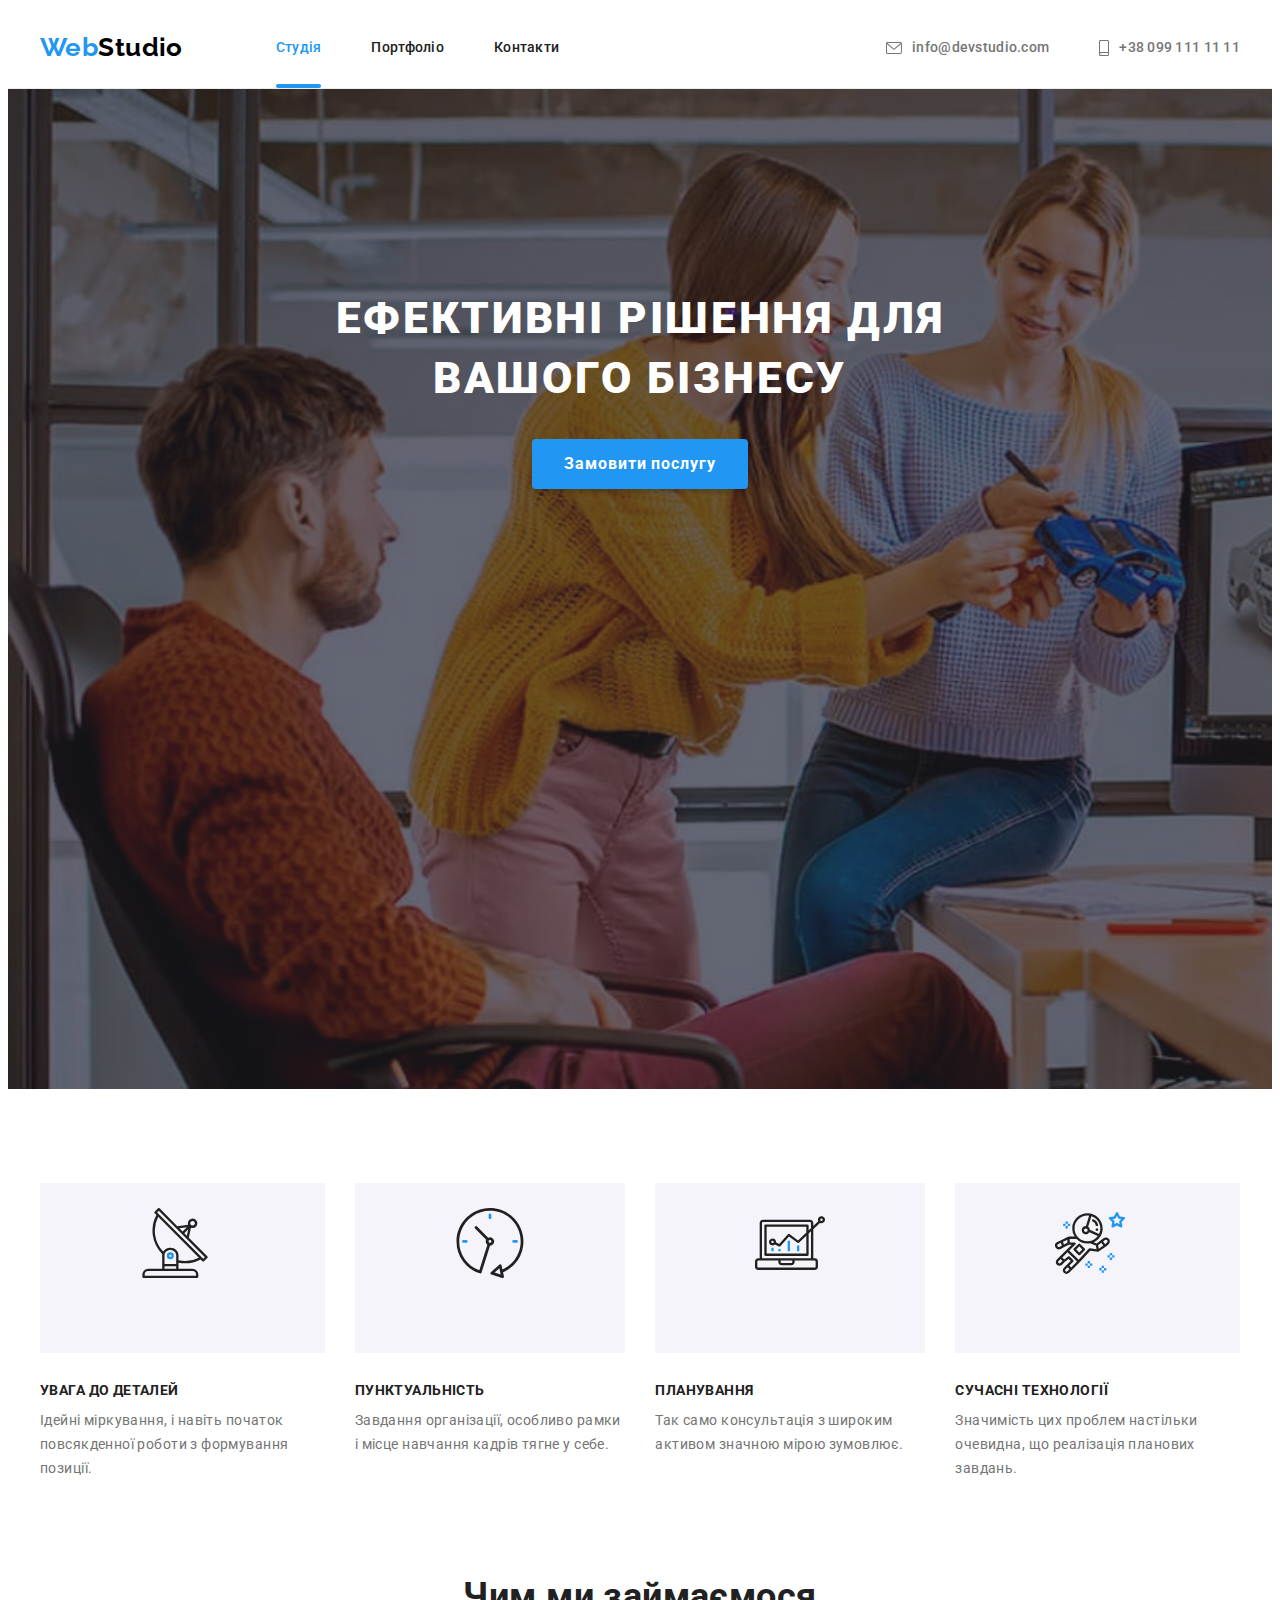
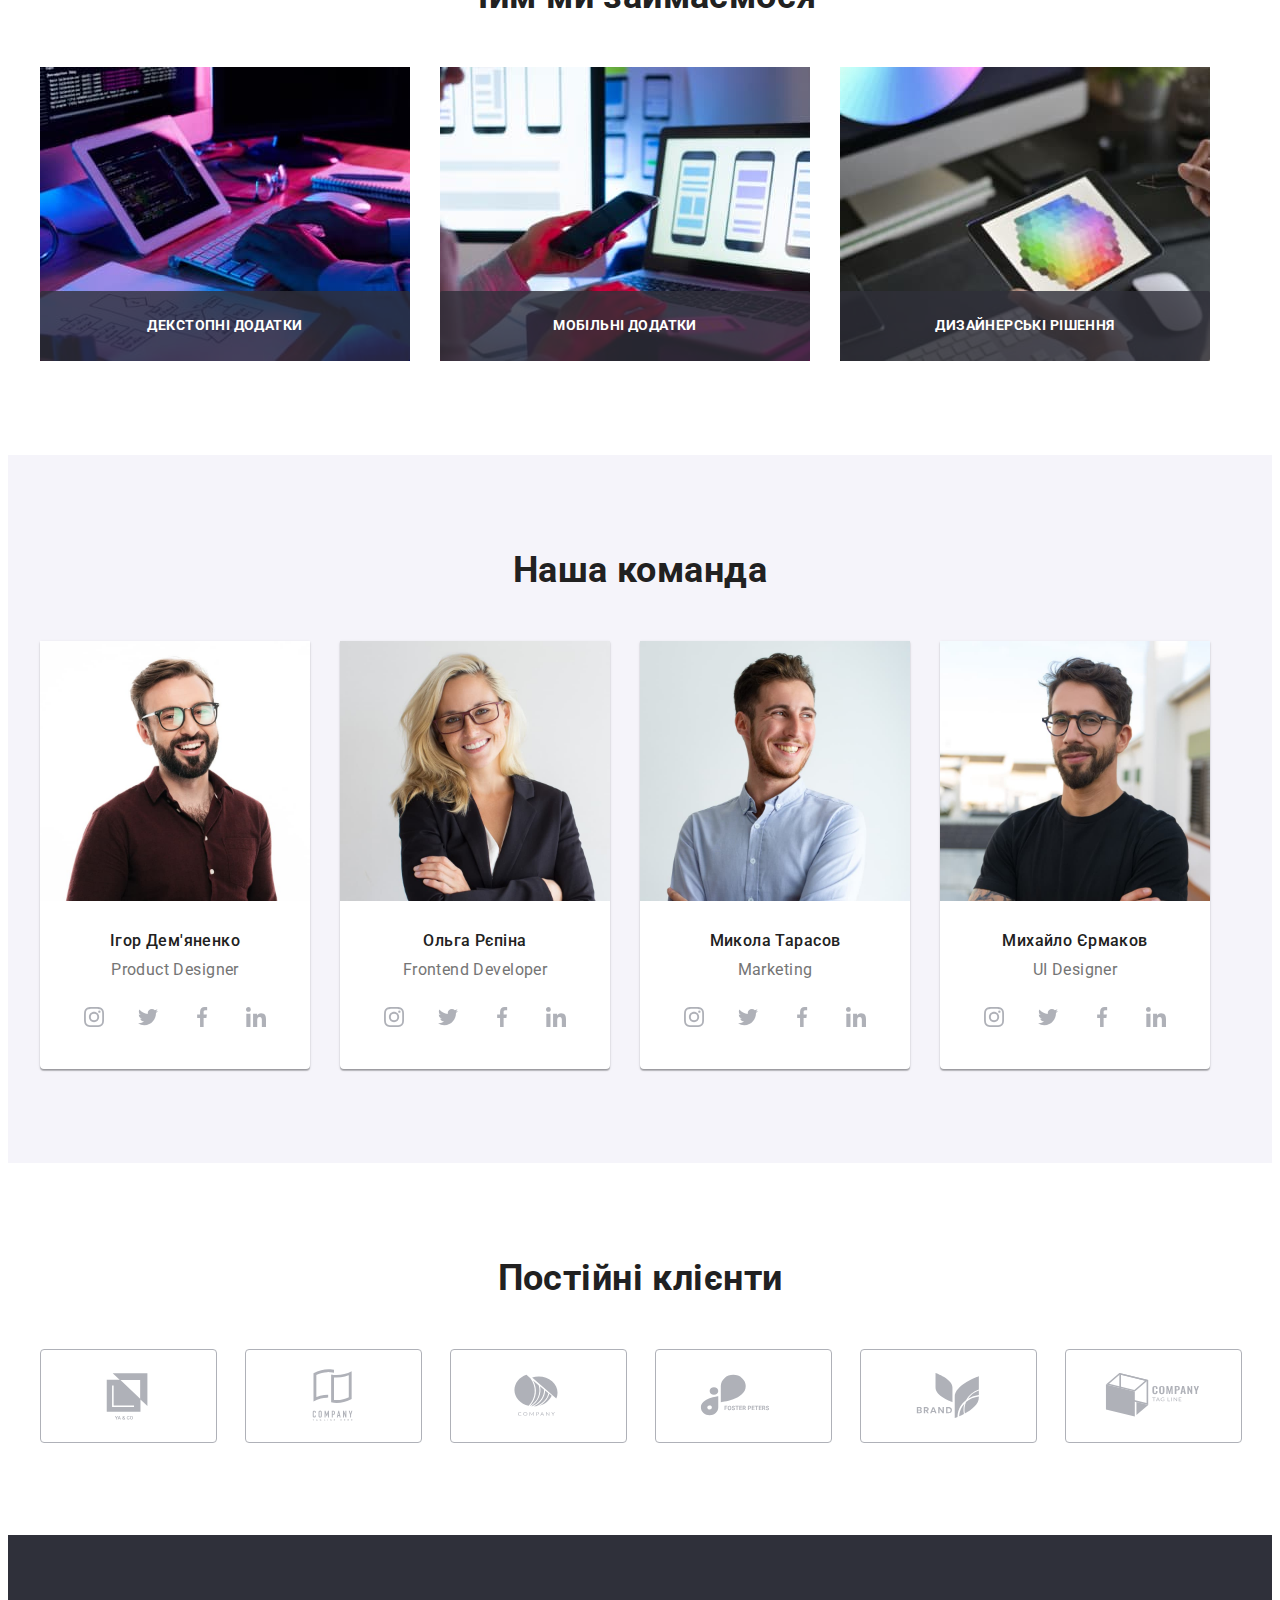
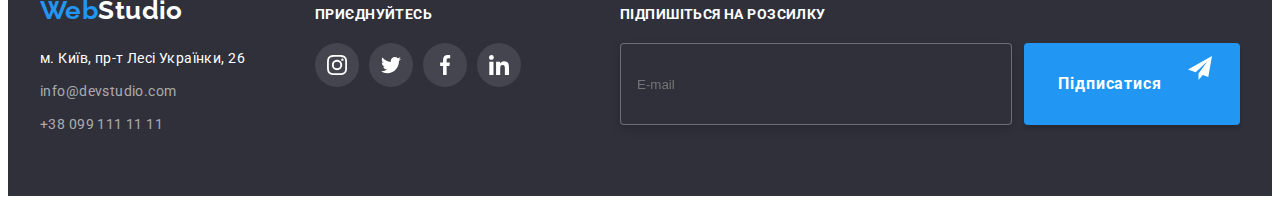
==== index.html @ 44978bf0 "clone" ====
<!DOCTYPE html>
<html lang="uk">
  <head>
    <meta charset="UTF-8" />
    <meta http-equiv="X-UA-Compatible" content="IE=edge" />
    <meta name="viewport" content="width=device-width, initial-scale=1.0" />
    <link rel="preconnect" href="https://fonts.googleapis.com" />
    <link rel="preconnect" href="https://fonts.gstatic.com" crossorigin />
    <link
      href="https://fonts.googleapis.com/css2?family=Raleway:wght@700&family=Roboto:wght@400;500;700;900&display=swap"
      rel="stylesheet"
    />
    <link
      rel="stylesheet"
      href="https://cdnjs.cloudflare.com/ajax/libs/modern-normalize/1.1.0/modern-normalize.min.css"
      integrity="sha512-wpPYUAdjBVSE4KJnH1VR1HeZfpl1ub8YT/NKx4PuQ5NmX2tKuGu6U/JRp5y+Y8XG2tV+wKQpNHVUX03MfMFn9Q=="
      crossorigin="anonymous"
      referrerpolicy="no-referrer"
    />
    <link rel="stylesheet" href="./css/styles.css" />
    <title>Студія</title>
  </head>

  <body>
    <header class="header">
      <div class="container main-nav">
        <nav class="main-nav">
          <a href="./index.html" class="logo link"><span class="logo-web">Web</span>Studio</a>
          <ul class="site-nav list">
            <li class="item">
              <a href="./index.html" class="site-nav-line link current">Студія</a>
            </li>
            <li class="item"><a href="./portfolio.html" class="link">Портфоліо</a></li>
            <li class="item"><a href="#" class="link">Контакти</a></li>
          </ul>
        </nav>

        <ul class="contacts-nav list">
          <li class="item">
            <a href="mailto:info@devstudio.com" class="link">
              <svg class="contacts-mail-icon" width="16px" height="12px">
                <use href="./images/sprite.svg#icon-envelope"></use>
              </svg>
              info@devstudio.com</a
            >
          </li>
          <li class="item">
            <a href="tel:+380991111111" class="link">
              <svg class="contacts-tel-icon" width="10px" height="16px">
                <use href="./images/sprite.svg#icon-smartphone"></use>
              </svg>
              +38 099 111 11 11</a
            >
          </li>
        </ul>
      </div>
    </header>

    <main>
      <!-- герой -->
      <section class="hero overlay">
        <div class="container">
          <h1 class="hero-title">Ефективні рішення для вашого бізнесу</h1>
          <button data-modal-open type="button" class="button">
            <span>Замовити послугу</span>
          </button>
        </div>
      </section>

      <!-- features -->
      <section class="section">
        <div class="container">
          <h2 class="visually-hidden">Наші переваги</h2>
          <ul class="features-list list">
            <li class="item">
              <div class="features-thumb">
                <svg class="features-icon">
                  <use href="./images/sprite.svg#icon-antenna"></use>
                </svg>
              </div>
              <h3 class="title">Увага до деталей</h3>
              <p class="text">
                Ідейні міркування, і навіть початок повсякденної роботи з формування позиції.
              </p>
            </li>
            <li class="item">
              <div class="features-thumb">
                <svg class="features-icon">
                  <use href="./images/sprite.svg#icon-clock-1"></use>
                </svg>
              </div>
              <h3 class="title">Пунктуальність</h3>
              <p class="text">
                Завдання організації, особливо рамки і місце навчання кадрів тягне у себе.
              </p>
            </li>
            <li class="item">
              <div class="features-thumb">
                <svg class="features-icon">
                  <use href="./images/sprite.svg#icon-diagram"></use>
                </svg>
              </div>
              <h3 class="title">Планування</h3>
              <p class="text">Так само консультація з широким активом значною мірою зумовлює.</p>
            </li>
            <li class="item">
              <div class="features-thumb">
                <svg class="features-icon">
                  <use href="./images/sprite.svg#icon-astronaut "></use>
                </svg>
              </div>
              <h3 class="title">Сучасні технології</h3>
              <p class="text">
                Значимість цих проблем настільки очевидна, що реалізація планових завдань.
              </p>
            </li>
          </ul>
        </div>
      </section>
      <!-- чим ми займаємося -->
      <section class="section no-padding">
        <div class="container">
          <h2 class="section-title">Чим ми займаємося</h2>
          <ul class="work-list list">
            <li class="item">
              <img src="./images/box1.jpg" width="370" alt="декстопні додатки" />
              <p class="work-overlay">декстопні додатки</p>
            </li>
            <li class="item">
              <img src="./images/box2.jpg" width="370" alt="мобільні додатки" />
              <p class="work-overlay">мобільні додатки</p>
            </li>
            <li class="item">
              <img src="./images/box3.jpg" width="370" alt="дизайнерські рішення" />
              <p class="work-overlay">дизайнерські рішення</p>
            </li>
          </ul>
        </div>
      </section>
      <!-- team  -->
      <section class="section team-section">
        <div class="container">
          <h2 class="section-title">Наша команда</h2>
          <ul class="list team-list">
            <li class="team-card">
              <img src="./images/demyanenko.jpg" width="270" alt="foto Ігор Дем'яненко " />
              <div class="team-name">
                <h3 class="title">Ігор Дем'яненко</h3>
                <p lang="en" class="text">Product Designer</p>
                <ul class="team-social list">
                  <li>
                    <a class="team-social-link" href="#" target="_blank">
                      <svg class="team-social-icon" width="20px" height="20px">
                        <use href="./images/sprite.svg#icon-instagram"></use>
                      </svg>
                    </a>
                  </li>
                  <li>
                    <a class="team-social-link" href="#" target="_blank">
                      <svg class="team-social-icon" width="20px" height="20px">
                        <use href="./images/sprite.svg#icon-twitter"></use>
                      </svg>
                    </a>
                  </li>
                  <li>
                    <a class="team-social-link" href="#" target="_blank">
                      <svg class="team-social-icon" width="20px" height="20px">
                        <use href="./images/sprite.svg#icon-facebook"></use>
                      </svg>
                    </a>
                  </li>
                  <li>
                    <a class="team-social-link" href="#" target="_blank">
                      <svg class="team-social-icon" width="20px" height="20px">
                        <use href="./images/sprite.svg#icon-linkedin"></use>
                      </svg>
                    </a>
                  </li>
                </ul>
              </div>
            </li>
            <li class="team-card">
              <img src="./images/repina.jpg" width="270" alt="фото Ольга Рєпіна" />
              <div class="team-name">
                <h3 class="title">Ольга Рєпіна</h3>
                <p lang="en" class="text">Frontend Developer</p>
                <ul class="team-social list">
                  <li>
                    <a class="team-social-link" href="#" target="_blank">
                      <svg class="team-social-icon" width="20px" height="20px">
                        <use href="./images/sprite.svg#icon-instagram"></use>
                      </svg>
                    </a>
                  </li>
                  <li>
                    <a class="team-social-link" href="#" target="_blank">
                      <svg class="team-social-icon" width="20px" height="20px">
                        <use href="./images/sprite.svg#icon-twitter"></use>
                      </svg>
                    </a>
                  </li>
                  <li>
                    <a class="team-social-link" href="#" target="_blank">
                      <svg class="team-social-icon" width="20px" height="20px">
                        <use href="./images/sprite.svg#icon-facebook"></use>
                      </svg>
                    </a>
                  </li>
                  <li>
                    <a class="team-social-link" href="#" target="_blank">
                      <svg class="team-social-icon" width="20px" height="20px">
                        <use href="./images/sprite.svg#icon-linkedin"></use>
                      </svg>
                    </a>
                  </li>
                </ul>
              </div>
            </li>
            <li class="team-card">
              <img src="./images/tarasov.jpg" width="270" alt="фото Микола Тарасов" />
              <div class="team-name">
                <h3 class="title">Микола Тарасов</h3>
                <p lang="en" class="text">Marketing</p>
                <ul class="team-social list">
                  <li>
                    <a class="team-social-link" href="#" target="_blank">
                      <svg class="team-social-icon" width="20px" height="20px">
                        <use href="./images/sprite.svg#icon-instagram"></use>
                      </svg>
                    </a>
                  </li>
                  <li>
                    <a class="team-social-link" href="#" target="_blank">
                      <svg class="team-social-icon" width="20px" height="20px">
                        <use href="./images/sprite.svg#icon-twitter"></use>
                      </svg>
                    </a>
                  </li>
                  <li>
                    <a class="team-social-link" href="#" target="_blank">
                      <svg class="team-social-icon" width="20px" height="20px">
                        <use href="./images/sprite.svg#icon-facebook"></use>
                      </svg>
                    </a>
                  </li>
                  <li>
                    <a class="team-social-link" href="#" target="_blank">
                      <svg class="team-social-icon" width="20px" height="20px">
                        <use href="./images/sprite.svg#icon-linkedin"></use>
                      </svg>
                    </a>
                  </li>
                </ul>
              </div>
            </li>
            <li class="team-card">
              <img src="./images/ermakov.jpg" width="270" alt="фото Михайло Єрмаков" />
              <div class="team-name">
                <h3 class="title">Михайло Єрмаков</h3>
                <p lang="en" class="text">UI Designer</p>
                <ul class="team-social list">
                  <li>
                    <a class="team-social-link" href="" target="_blank">
                      <svg class="team-social-icon" width="20px" height="20px">
                        <use href="./images/sprite.svg#icon-instagram"></use>
                      </svg>
                    </a>
                  </li>
                  <li>
                    <a class="team-social-link" href="#" target="_blank">
                      <svg class="team-social-icon" width="20px" height="20px">
                        <use href="./images/sprite.svg#icon-twitter"></use>
                      </svg>
                    </a>
                  </li>
                  <li>
                    <a class="team-social-link" href="#" target="_blank">
                      <svg class="team-social-icon" width="20px" height="20px">
                        <use href="./images/sprite.svg#icon-facebook"></use>
                      </svg>
                    </a>
                  </li>
                  <li>
                    <a class="team-social-link" href="" target="_blank">
                      <svg class="team-social-icon" width="20px" height="20px">
                        <use href="./images/sprite.svg#icon-linkedin"></use>
                      </svg>
                    </a>
                  </li>
                </ul>
              </div>
            </li>
          </ul>
        </div>
      </section>
      <!-- clients -->
      <section class="section">
        <div class="container">
          <h2 class="section-title">Постійні клієнти</h2>
          <ul class="clients-list list">
            <li class="clients-item">
              <a class="client-link" href="#">
                <svg class="client-icon" width="106px" height="60px">
                  <use href="./images/sprite.svg#icon-client-a"></use>
                </svg>
              </a>
            </li>
            <li class="clients-item">
              <a class="client-link" href="#">
                <svg aria-label="логотип компанії" class="client-icon" width="106px" height="60px">
                  <use href="./images/sprite.svg#icon-client-b"></use>
                </svg>
              </a>
            </li>
            <li class="clients-item">
              <a class="client-link" href="#">
                <svg aria-label="логотип компанії" class="client-icon" width="106px" height="60px">
                  <use href="./images/sprite.svg#icon-client-c"></use>
                </svg>
              </a>
            </li>
            <li class="clients-item">
              <a class="client-link" href="#">
                <svg aria-label="логотип компанії" class="client-icon" width="106" height="60px">
                  <use href="./images/sprite.svg#icon-client-d"></use>
                </svg>
              </a>
            </li>
            <li class="clients-item">
              <a class="client-link" href="#">
                <svg aria-label="логотип компанії" class="client-icon" width="106px" height="60px">
                  <use href="./images/sprite.svg#icon-client-e"></use>
                </svg>
              </a>
            </li>
            <li class="clients-item">
              <a class="client-link" href="#">
                <svg aria-label="логотип компанії" class="client-icon" width="106px" height="60px">
                  <use href="./images/sprite.svg#icon-client-f"></use>
                </svg>
              </a>
            </li>
          </ul>
        </div>
      </section>
    </main>
    <!-- footer -->
    <footer class="footer">
      <div class="container">
        <div>
          <a href="./index.html" class="logo link"><span class="logo-web">Web</span>Studio</a>
          <address class="address">
            <ul class="list">
              <li class="address-item">
                <a
                  href="https://goo.gl/maps/msfJMVSiA2NbQieu8"
                  target="_blank"
                  rel="noopener noreferrer"
                  class="text link"
                >
                  м. Київ, пр-т Лесі Українки, 26
                </a>
              </li>
              <li class="address-item">
                <a href="mailto:info@devstudio.com" class="link">info@devstudio.com</a>
              </li>
              <li class="address-item">
                <a href="tel:+380991111111" class="link">+38 099 111 11 11</a>
              </li>
            </ul>
          </address>
        </div>
        <div class="futer-social">
          <p class="futer-social-text">приєднуйтесь</p>
          <ul class="futer-social-list list">
            <li>
              <a class="futer-social-link" href="#">
                <svg class="futer-social-icon" width="20px" height="20px">
                  <use href="./images/sprite.svg#icon-instagram"></use>
                </svg>
              </a>
            </li>
            <li>
              <a class="futer-social-link" href="#">
                <svg class="futer-social-icon" width="20px" height="20px">
                  <use href="./images/sprite.svg#icon-twitter"></use>
                </svg>
              </a>
            </li>
            <li>
              <a class="futer-social-link" href="#">
                <svg class="futer-social-icon" width="20px" height="20px">
                  <use href="./images/sprite.svg#icon-facebook"></use>
                </svg>
              </a>
            </li>
            <li>
              <a class="futer-social-link" href="#">
                <svg class="futer-social-icon" width="20px" height="20px">
                  <use href="./images/sprite.svg#icon-linkedin"></use>
                </svg>
              </a>
            </li>
          </ul>
        </div>
        <div class="futer-subscription">
          <p class="futer-subscription-text">Підпишіться на розсилку</p>
          <form class="futer-subscription-field">
            <label for="subs-mail">
              <input
                type="email"
                id="subs-mail"
                class="futer-subscription-email"
                placeholder="E-mail"
                required
              />
            </label>
            <button type="submit" class="button futer-subscription-button">
              Підписатися
              <svg class="futer-subscription-icon" width="24px" height="24px">
                <use href="./images/sprite.svg#icon-send"></use>
              </svg>
            </button>
          </form>
        </div>
      </div>
    </footer>
    <div data-modal class="blackdrop is-hidden">
      <div class="modal">
        <form class="form">
          <p class="form-title">Залиште свої дані, ми вам передзвонимо</p>
          <div class="form-field">
            <label for="name">Ім'я</label>
            <div class="form-input-wrap">
              <input class="form-input" type="text" name="name" id="name" required />
              <svg class="form-icon">
                <use href="./images/sprite.svg#icon-person"></use>
              </svg>
            </div>
          </div>
          <div class="form-field">
            <label for="tel">Телефон</label>

            <div class="form-input-wrap">
              <input class="form-input" type="tel" name="tel" id="tel" required />
              <svg class="form-icon">
                <use href="./images/sprite.svg#icon-phone"></use>
              </svg>
            </div>
          </div>
          <div class="form-field">
            <label for="mail">Пошта</label>
            <div class="form-input-wrap">
              <input class="form-input" type="email" name="mail" id="mail" required />
              <svg class="form-icon">
                <use href="./images/sprite.svg#icon-email"></use>
              </svg>
            </div>
          </div>
          <div class="form-field form-comment">
            <label for="comment">Коментар</label>
            <textarea
              class="form-comment-text"
              name="comment"
              id="comment"
              placeholder="Введіть текст"
            ></textarea>
          </div>
          <label class="checkbox-label">
            <input class="checkbox visually-hidden" type="checkbox" name="checkbox" required />
            <span class="checkbox-icon"> </span>
            <span class="checkbox-text"
              >Погоджуюся з розсилкою та приймаю
              <a class="checkbox-link" href="#" target="_blank" rel="noopener noreferrer"
                >Умови договору</a
              >
            </span>
          </label>
          <button type="submit" class="button">Відправити</button>
        </form>

        <button data-modal-close class="button-close">
          <svg class="button-close-icon" width="30" height="30">
            <use href="./images/sprite.svg#icon-close"></use>
          </svg>
        </button>
      </div>
    </div>
    <script src="./js/modal.js"></script>
  </body>
</html>
---- css/styles.css ----
:root {
  --primery-text-color: #757575;
  --secondary-text-color: #000000;
  --title-text-color: #212121;
  --accent-color: #2196f3;
  --primery-bg-color: #ffffff;
  --secondary-bg-color: #f5f4fa;
  --hyro-bg-color: #2f303a;
  --futer-address-color: rgba(255, 255, 255, 0.6);
  --container-bg-color: #eeeeee;
  --line-header-color: #ececec;
  --buton-active-color: #188ce8;
  --icon-color: #afb1b8;
}
h1,
h2,
h3,
h4,
p {
  margin-top: 0;
  margin-bottom: 0;
}

ul,
ol {
  margin-top: 0;
  margin-bottom: 0;
  padding-left: 0;
}

button {
  cursor: pointer;
  display: block;
  margin: 0 auto;
  border: none;
  border-radius: 4px;
}

img {
  display: block;
  max-width: 100%;
  height: auto;
}

a {
  text-decoration: none;
}

body {
  background-color: var(--primery-bg-color);
  color: var(--primery-text-color);

  font-family: Roboto, 'open sans', sans-serif;
  font-size: 14px;
  letter-spacing: 0.03em;
}

.link {
  text-decoration: none;
}

.list {
  list-style: none;
}

.visually-hidden {
  position: absolute;
  white-space: nowrap;
  width: 1px;
  height: 1px;
  overflow: hidden;
  border: 0;
  padding: 0;
  clip: rect(0 0 0 0);
  clip-path: inset(50%);
  margin: -1px;
}

.container {
  width: 1200px;
  padding: 0 15px;
  margin: 0 auto;
}
.header {
  border-bottom: 1px solid #ececec;
}

/* site-nav */

.main-nav {
  display: flex;
  align-items: center;
}

.logo {
  color: var(--secondary-text-color);

  font-family: 'Raleway', sans-serif;
  font-weight: 700;
  font-size: 26px;
  line-height: 1.2;
}
.logo-web {
  color: var(--accent-color);
}

.site-nav {
  display: flex;
  margin-left: 93px;
}
.site-nav .item + .item {
  margin-left: 50px;
}

.site-nav .link {
  display: block;
  padding-top: 32px;
  padding-bottom: 32px;

  color: var(--title-text-color);

  font-weight: 500;
  line-height: 1.14;
  letter-spacing: 0.02em;

  transition: color 250ms cubic-bezier(0.4, 0, 0.2, 1);
}

.site-nav .link:hover,
.site-nav .link:focus {
  color: var(--accent-color);
}

.site-nav .item {
  position: relative;
}

.site-nav-line::after {
  position: absolute;
  display: block;
  content: '';
  width: 100%;
  height: 4px;
  background-color: var(--accent-color);
  margin-top: 28px;
  border-radius: 2px;
}

.site-nav .link.current {
  color: var(--accent-color);
}
.contacts-nav {
  display: flex;
  margin-left: auto;
  align-items: center;
}
.contacts-nav .item + .item {
  margin-left: 50px;
}

.contacts-nav .link {
  display: flex;
  align-items: center;
  padding-top: 32px;
  padding-bottom: 32px;

  color: var(--primery-text-color);

  font-weight: 500;
  line-height: 1.14;
  letter-spacing: 0.02em;

  transition: color 250ms cubic-bezier(0.4, 0, 0.2, 1);
}

.contacts-mail-icon {
  margin-right: 10px;
  fill: currentColor;
}

.contacts-tel-icon {
  margin-right: 10px;
  fill: currentColor;
}

.contacts-nav .link:hover,
.contacts-nav .link:focus {
  color: var(--accent-color);
}

/* hero */

.hero {
  background-color: var(--hyro-bg-color);

  text-align: center;
  padding: 200px 0;
}
.overlay {
  max-width: 1600px;
  height: 600px;
  margin: 0 auto;

  background-image: linear-gradient(rgba(47, 48, 58, 0.4), rgba(47, 48, 58, 0.4)),
    url(../images/hero-fon.jpg);
  background-repeat: no-repeat;
  background-size: cover;
}

.hero-title {
  color: var(--primery-bg-color);

  width: 696px;
  font-weight: 900;
  font-size: 44px;
  line-height: 1.36;
  letter-spacing: 0.06em;
  text-transform: uppercase;

  margin: 0 auto;
  margin-bottom: 30px;
}

/* button */

.button {
  color: var(--primery-bg-color);
  background-color: var(--accent-color);

  min-width: 216px;
  font-family: inherit;
  font-weight: 700;
  font-size: 16px;
  line-height: 1.87;
  letter-spacing: 0.06em;
  box-shadow: 0px 4px 4px rgba(0, 0, 0, 0.15);

  padding: 10px 32px;

  transition: background-color 250ms cubic-bezier(0.4, 0, 0.2, 1);
}

.button:hover,
.button:focus {
  background-color: var(--buton-active-color);
}

/* section */

.section {
  padding-top: 94px;
  padding-bottom: 94px;
}

.section-title {
  color: var(--title-text-color);

  font-weight: 700;
  font-size: 36px;
  line-height: 1.17;
  text-align: center;

  margin-bottom: 50px;
}

/* features */

.features-list .item {
  display: block;
}

.features-thumb {
  height: 120px;
  background: var(--secondary-bg-color);

  padding: 25px 100px;
  margin-bottom: 30px;
}

.features-icon {
  width: 70px;
  height: 70px;
}

.features-list {
  display: flex;
}

.features-list .item {
  width: calc((100% - 90) / 4);
}

.features-list .item + .item {
  margin-left: 30px;
}

.features-list .title {
  color: var(--title-text-color);

  font-weight: 700;
  font-size: 14px;
  line-height: 1.14;
  text-transform: uppercase;

  margin-bottom: 10px;
}

.features-list .text {
  font-weight: 400;
  line-height: 1.71;
}

/* чим ми займаємося */

.work-list .item {
  position: relative;
}

.work-overlay {
  position: absolute;
  display: flex;
  align-items: center;
  justify-content: center;

  width: 100%;
  height: 70px;
  font-weight: 700;
  line-height: 1.14;
  border-radius: 2px;
  text-transform: uppercase;

  color: var(--primery-bg-color);
  background-color: rgba(47, 48, 58, 0.8);
}

.work-list .item {
  display: flex;
  align-items: flex-end;
  justify-content: center;
}

.no-padding {
  padding-top: 0%;
}
.work-list {
  display: flex;
}
.work-list .item + .item {
  margin-left: 30px;
}

/* team */

.team-social {
  display: flex;
  align-items: center;
  justify-content: center;
  gap: 10px;
}

.team-social-link {
  display: flex;
  align-items: center;
  justify-content: center;
  width: 44px;
  height: 44px;
  border-radius: 50%;
  color: var(--icon-color);
  transition: background-color 250ms cubic-bezier(0.4, 0, 0.2, 1),
    color 250ms cubic-bezier(0.4, 0, 0.2, 1);
}

.team-social-link:hover {
  background-color: var(--buton-active-color);
  color: var(--primery-bg-color);
}

.team-social-icon {
  fill: currentColor;
}

.team-name {
  padding-top: 30px;
  padding-bottom: 30px;
}

.team-list {
  display: flex;
}
.team-card + .team-card {
  margin-left: 30px;
}

.team-section {
  background-color: var(--secondary-bg-color);
}

.team-card {
  background-color: var(--primery-bg-color);
  width: calc((100% - 90) / 4);
  text-align: center;
  box-shadow: 0px 1px 3px rgba(0, 0, 0, 0.12), 0px 1px 1px rgba(0, 0, 0, 0.14),
    0px 2px 1px rgba(0, 0, 0, 0.2);
  border-radius: 0px 0px 4px 4px;
}

.team-card .title {
  margin-bottom: 10px;

  color: var(--title-text-color);

  font-weight: 500;
  font-size: 16px;
  line-height: 1.2;
}

.team-card .text {
  color: var(--primery-text-color);

  font-weight: 400;
  font-size: 16px;
  line-height: 1.2;
  margin-bottom: 16px;
}
/* clients  */

.clients-list {
  display: flex;
}

.clients-item {
  width: calc((100% - 150px) / 6);
  height: 92px;
}

.clients-item + .clients-item {
  margin-left: 30px;
}

.client-link {
  display: flex;
  align-items: center;
  justify-content: center;
  width: 100%;
  height: 100%;
  color: var(--icon-color);
  border: 1px solid currentColor;
  border-radius: 4px;

  transition: color 250ms cubic-bezier(0.4, 0, 0.2, 1);
}

.client-icon {
  fill: currentColor;
}

.client-link:hover,
.client-link:focus {
  color: var(--accent-color);
}

/* footer */

.footer .container {
  display: flex;
  align-items: baseline;
}

.futer-subscription {
  margin-left: auto;
}

.futer-subscription-text {
  font-weight: 700;

  line-height: 1.14;
  text-transform: uppercase;

  color: var(--primery-bg-color);
  margin-bottom: 20px;
}

.futer-subscription-field {
  display: flex;
  gap: 12px;
}

.futer-subscription-email {
  width: 358px;
  height: 50px;
  padding: 15px 16px;

  border: 1px solid rgba(255, 255, 255, 0.3);
  filter: drop-shadow(0px 4px 4px rgba(0, 0, 0, 0.15));
  border-radius: 4px;
  background-color: var(--hyro-bg-color);
  color: rgba(255, 255, 255, 0.6);
}
.futer-subscription-button {
  position: relative;

  padding: 10px 62px 10px 18px;
}

.futer-subscription-icon {
  position: absolute;
  top: 13px;
  right: 28px;
}

.futer-social-text {
  color: var(--primery-bg-color);

  font-weight: 700;
  font-size: 14px;
  line-height: 1.14;

  margin-bottom: 20px;

  text-transform: uppercase;
}
.futer-social-list {
  display: flex;
  gap: 10px;
}
.futer-social-link {
  display: flex;
  align-items: center;
  justify-content: center;
  width: 44px;
  height: 44px;
  border-radius: 50%;
  background-color: rgba(255, 255, 255, 0.1);
  color: var(--primery-bg-color);

  transition: background-color 250ms cubic-bezier(0.4, 0, 0.2, 1);
}
.futer-social-link:hover,
.futer-social-link:focus {
  background-color: var(--buton-active-color);
}

.futer-social-icon {
  fill: currentColor;
}

.futer-social {
  margin-left: 70px;
}

.footer {
  background-color: var(--hyro-bg-color);

  padding-top: 60px;
  padding-bottom: 60px;
}
.footer .logo {
  color: var(--primery-bg-color);
  display: block;
  margin-bottom: 20px;
}

.address-item + .address-item {
  margin-top: 9px;
}

.address .link {
  color: rgba(255, 255, 255, 0.6);

  font-style: normal;
  font-weight: 400;
  font-size: 14px;
  line-height: 1.71;

  transition: color 250ms cubic-bezier(0.4, 0, 0.2, 1);
}
.address .text:hover,
.address .text:hover {
  color: var(--accent-color);
}

.address .text {
  color: var(--primery-bg-color);

  transition: color 250ms cubic-bezier(0.4, 0, 0.2, 1);
}

.address .link:hover,
.address .link:hover {
  color: var(--accent-color);
}

/* portfolio */

.project-thumb {
  position: relative;
  overflow: hidden;
}

.project-action {
  top: 0%;
  left: 0%;
  position: absolute;
  opacity: 0;

  transform: translate(0, 100%);
  transition: opacity 250ms cubic-bezier(0.4, 0, 0.2, 1),
    transform 250ms cubic-bezier(0.4, 0, 0.2, 1);

  width: 100%;
  height: 100%;
  background-color: rgba(33, 150, 243, 0.9);
  border: 1px solid #000000;

  padding: 63px 24px;
  font-style: normal;
  font-weight: 400;
  font-size: 18px;
  line-height: 1.56;

  color: var(--primery-bg-color);
  box-shadow: 0px 4px 4px rgba(0, 0, 0, 0.25);
}

.project-link:hover .project-action,
.project-link:focus .project-action {
  opacity: 1;
  transform: translateY(0%);
}

.portfolio {
  padding-top: 94px;
  padding-bottom: 94px;
}

.filters {
  display: flex;
  justify-content: center;
  margin-bottom: 50px;
}

.filters .item + .item {
  margin-left: 8px;
}

.filters-button {
  padding: 6px 22px;

  color: var(--title-text-color);

  font-family: inherit;
  font-weight: 500;
  font-size: 16px;
  line-height: 1.62;
  letter-spacing: 0.03em;
  background-color: var(--secondary-bg-color);

  transition: color 250ms cubic-bezier(0.4, 0, 0.2, 1),
    background-color 250ms cubic-bezier(0.4, 0, 0.2, 1),
    box-shadow 250ms cubic-bezier(0.4, 0, 0.2, 1);
}

.filters-button:hover,
.filters-button:focus {
  background-color: var(--accent-color);
  color: var(--primery-bg-color);
  box-shadow: 0px 3px 1px rgba(0, 0, 0, 0.1), 0px 1px 2px rgba(0, 0, 0, 0.08),
    0px 2px 2px rgba(0, 0, 0, 0.12);
}

.project-link {
  display: block;
}

.project-link:hover,
.project-link:focus {
  box-shadow: 0px 3px 1px rgba(0, 0, 0, 0.1), 0px 1px 2px rgba(0, 0, 0, 0.08),
    0px 2px 2px rgba(0, 0, 0, 0.12);
}

.project {
  display: flex;
  flex-wrap: wrap;
}
.project-name {
  padding: 20px 24px;
  border: 1px solid #eeeeee;
  border-top: none;
}
.project-name .title {
  margin-bottom: 4px;
}

.flex-element {
  width: calc((100% - 60) / 3);
  margin-right: 30px;
  margin-bottom: 30px;
}

.flex-element:nth-child(3n) {
  margin-right: 0;
}
.flex-element:nth-last-child(-n + 3) {
  margin-bottom: 0;
}

.project .title {
  color: var(--title-text-color);

  font-weight: 700;
  font-size: 18px;
  line-height: 2;
  letter-spacing: 0.06em;
}
.project .text {
  color: var(--primery-text-color);
  font-weight: 400;
  font-size: 16px;
  line-height: 1.88;
}

/* modal */

.blackdrop {
  position: fixed;
  top: 0;
  left: 0;

  width: 100%;
  height: 100%;
  background-color: rgba(0, 0, 0, 0.2);

  opacity: 1;
  transition: visibility 250ms cubic-bezier(0.4, 0, 0.2, 1),
    opacity 250ms cubic-bezier(0.4, 0, 0.2, 1);
}

.is-hidden {
  visibility: hidden;
  opacity: 0;
  pointer-events: none;
}
.blackdrop.is-hidden .modal {
  transform: scale(0.9) translate(-50%, -50%);
}

.modal {
  position: absolute;
  top: 50%;
  left: 50%;
  transform: translate(-50%, -50%) scale(1);
  transition: transform 250ms cubic-bezier(0.4, 0, 0.2, 1);

  width: 528px;
  height: 581px;

  background-color: #ffffff;
  box-shadow: 0px 1px 3px rgba(0, 0, 0, 0.12), 0px 1px 1px rgba(0, 0, 0, 0.14),
    0px 2px 1px rgba(0, 0, 0, 0.2);
  border-radius: 4px;
}

.button-close {
  position: absolute;
  top: 8px;
  right: 8px;
  width: 30px;
  height: 30px;
  border-radius: 50%;

  background-color: var(--primery-bg-color);
  padding: 0;

  display: flex;
  align-items: flex-start;
  justify-content: flex-end;
}
.button-close-icon {
  transition: fill 250ms cubic-bezier(0.4, 0, 0.2, 1);
}

.button-close-icon:hover,
.button-close-icon:focus {
  fill: var(--accent-color);
}

.form {
  min-width: 528px;
  min-height: 581px;

  padding: 40px;
}

.form-title {
  margin-bottom: 10px;
  text-align: center;

  font-weight: 700;
  font-size: 20px;
  line-height: 1.15;
  color: var(--title-text-color);
  margin-bottom: 12px;
}

.form-field {
  display: flex;
  flex-direction: column;
  margin-bottom: 10px;
}

.form-field label {
  margin-bottom: 4px;
  font-weight: 400;
  font-size: 12px;
  line-height: 1.17;

  letter-spacing: 0.01em;
  color: var(--primery-text-color);
}

.form-field input {
  margin: 0;
  padding: 10px 42px;
  border: 1px solid rgba(33, 33, 33, 0.2);
  border-radius: 4px;
  width: 100%;
  transition: border-color 250ms cubic-bezier(0.4, 0, 0.2, 1);
}

.form-input-wrap {
  position: relative;
}

.form-icon {
  position: absolute;
  top: 50%;
  left: 15px;
  transform: translateY(-50%);
  transition: fill 250ms cubic-bezier(0.4, 0, 0.2, 1);
  width: 18px;
  height: 18px;
}

.form-input:focus + .form-icon {
  fill: var(--accent-color);
}

.form-input:focus {
  border-color: var(--accent-color);
  outline: none;
}

.form-comment-text {
  resize: none;
  width: 448px;
  height: 120px;
  padding: 12px 16px;
  font-weight: 400;
  font-size: 12px;
  line-height: 1.17;
  letter-spacing: 0.01em;
  border: 1px solid rgba(33, 33, 33, 0.2);
  border-radius: 4px;
  color: var(--title-text-color);
  transition: border-color 250ms cubic-bezier(0.4, 0, 0.2, 1);
}

.form-comment-text::placeholder {
  color: rgba(117, 117, 117, 0.5);
}

.form-comment-text:focus {
  border-color: var(--accent-color);
  outline: none;
}

.form-comment {
  margin-bottom: 20px;
}
.checkbox-label {
  display: flex;
  align-items: center;
  justify-content: center;

  margin-bottom: 30px;
}

.checkbox:checked + .checkbox-icon {
  border-color: var(--accent-color);
  background-color: var(--accent-color);
  background-image: url(../images/check.svg);
  background-size: contain;
  background-origin: border-box;
}

.checkbox:focus + .checkbox-icon {
  border-color: var(--accent-color);
}

.checkbox-icon {
  display: inline-block;
  width: 16px;
  height: 15px;
  border: 2px solid var(--title-text-color);
  border-radius: 3px;
  margin-right: 7px;
  transition: background-color 250ms cubic-bezier(0.4, 0, 0.2, 1),
    border-color 250ms cubic-bezier(0.4, 0, 0.2, 1);
}

.checkbox-text {
  font-weight: 400;
  font-size: 14px;
  line-height: 1.71;

  color: var(--primery-text-color);
  text-shadow: 0px 4px 4px rgba(0, 0, 0, 0.25);
}

.checkbox-link {
  text-decoration: underline;
  color: var(--accent-color);
}
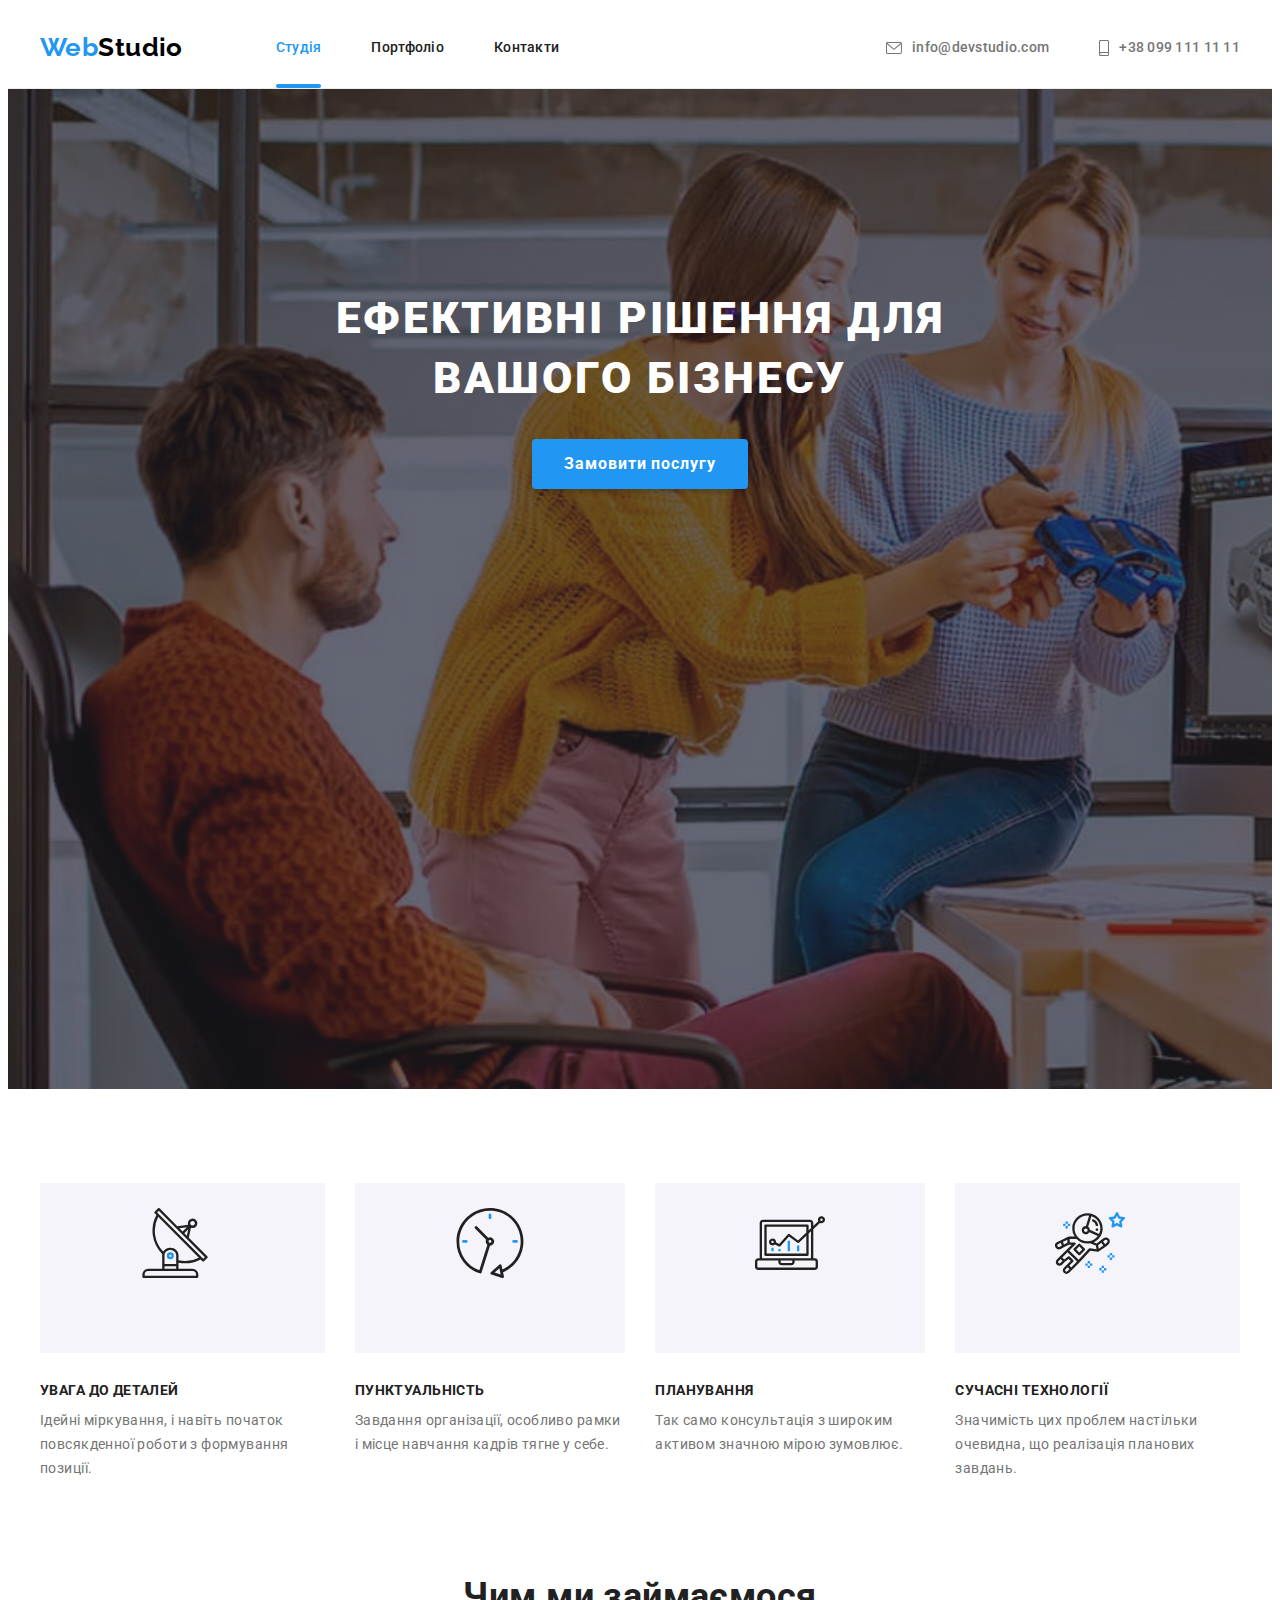
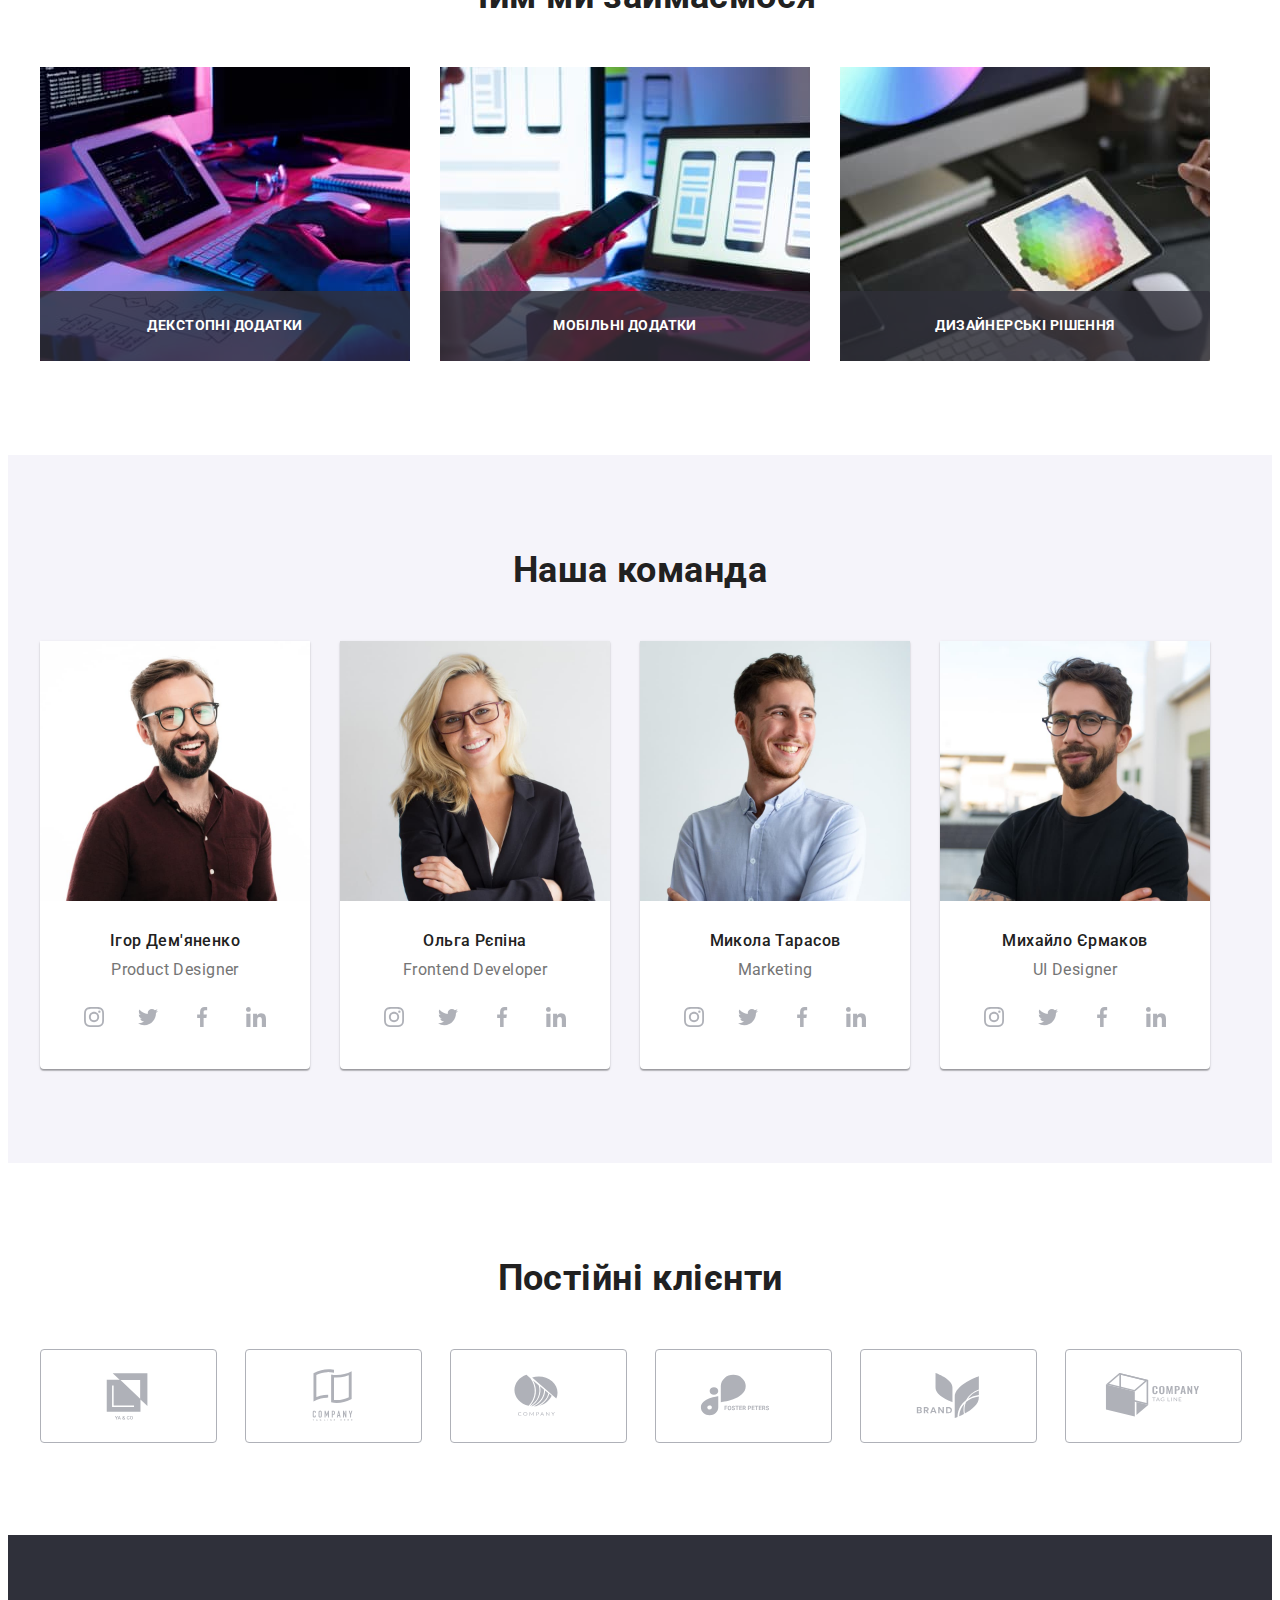
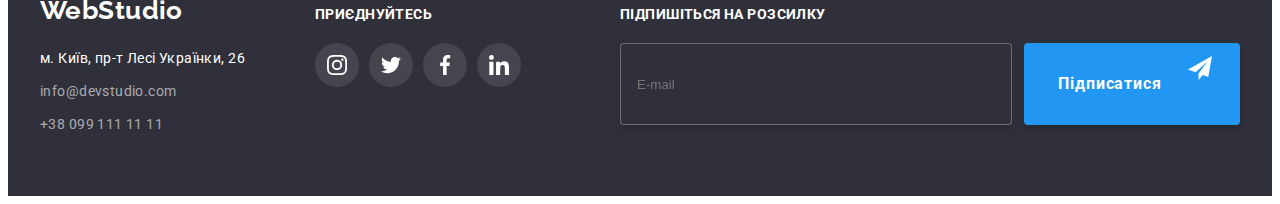
==== commit b99d2a90: "bem" ====
--- a/index.html
+++ b/index.html
@@ -25,28 +25,28 @@
     <header class="header">
       <div class="container main-nav">
         <nav class="main-nav">
-          <a href="./index.html" class="logo link"><span class="logo-web">Web</span>Studio</a>
+          <a href="./index.html" class="logo link"><span class="logo__text">Web</span>Studio</a>
           <ul class="site-nav list">
-            <li class="item">
-              <a href="./index.html" class="site-nav-line link current">Студія</a>
-            </li>
-            <li class="item"><a href="./portfolio.html" class="link">Портфоліо</a></li>
-            <li class="item"><a href="#" class="link">Контакти</a></li>
+            <li class="site-nav__item">
+              <a href="./index.html" class="site-nav__line site-nav__link link current">Студія</a>
+            </li>
+            <li class="site-nav__item"><a href="./portfolio.html" class="site-nav__link link">Портфоліо</a></li>
+            <li class="site-nav__item"><a href="#" class="site-nav__link link">Контакти</a></li>
           </ul>
         </nav>
 
         <ul class="contacts-nav list">
-          <li class="item">
-            <a href="mailto:info@devstudio.com" class="link">
-              <svg class="contacts-mail-icon" width="16px" height="12px">
+          <li class="contacts-nav__item">
+            <a href="mailto:info@devstudio.com" class="contacts-nav__link link">
+              <svg class="contacts-nav__mail-icon" width="16px" height="12px">
                 <use href="./images/sprite.svg#icon-envelope"></use>
               </svg>
               info@devstudio.com</a
             >
           </li>
-          <li class="item">
-            <a href="tel:+380991111111" class="link">
-              <svg class="contacts-tel-icon" width="10px" height="16px">
+          <li class="contacts-nav__item">
+            <a href="tel:+380991111111" class="contacts-nav__link link">
+              <svg class="contacts-nav__tel-icon" width="10px" height="16px">
                 <use href="./images/sprite.svg#icon-smartphone"></use>
               </svg>
               +38 099 111 11 11</a
@@ -60,7 +60,7 @@
       <!-- герой -->
       <section class="hero overlay">
         <div class="container">
-          <h1 class="hero-title">Ефективні рішення для вашого бізнесу</h1>
+          <h1 class="hero__title">Ефективні рішення для вашого бізнесу</h1>
           <button data-modal-open type="button" class="button">
             <span>Замовити послугу</span>
           </button>
--- a/css/styles.css
+++ b/css/styles.css
@@ -100,7 +100,7 @@
   font-size: 26px;
   line-height: 1.2;
 }
-.logo-web {
+.logo__text {
   color: var(--accent-color);
 }
 
@@ -108,11 +108,11 @@
   display: flex;
   margin-left: 93px;
 }
-.site-nav .item + .item {
+.site-nav__item + .site-nav__item {
   margin-left: 50px;
 }
 
-.site-nav .link {
+.site-nav__link {
   display: block;
   padding-top: 32px;
   padding-bottom: 32px;
@@ -126,16 +126,16 @@
   transition: color 250ms cubic-bezier(0.4, 0, 0.2, 1);
 }
 
-.site-nav .link:hover,
-.site-nav .link:focus {
+.site-nav__link:hover,
+.site-nav__link:focus {
   color: var(--accent-color);
 }
 
-.site-nav .item {
+.site-nav__item {
   position: relative;
 }
 
-.site-nav-line::after {
+.site-nav__line::after {
   position: absolute;
   display: block;
   content: '';
@@ -146,7 +146,7 @@
   border-radius: 2px;
 }
 
-.site-nav .link.current {
+.current {
   color: var(--accent-color);
 }
 .contacts-nav {
@@ -154,11 +154,11 @@
   margin-left: auto;
   align-items: center;
 }
-.contacts-nav .item + .item {
+.contacts-nav__item + .contacts-nav__item {
   margin-left: 50px;
 }
 
-.contacts-nav .link {
+.contacts-nav__link {
   display: flex;
   align-items: center;
   padding-top: 32px;
@@ -173,18 +173,18 @@
   transition: color 250ms cubic-bezier(0.4, 0, 0.2, 1);
 }
 
-.contacts-mail-icon {
+.contacts-nav__mail-icon {
   margin-right: 10px;
   fill: currentColor;
 }
 
-.contacts-tel-icon {
+.contacts-nav__tel-icon {
   margin-right: 10px;
   fill: currentColor;
 }
 
-.contacts-nav .link:hover,
-.contacts-nav .link:focus {
+.contacts-nav__link:hover,
+.contacts-nav__link:focus {
   color: var(--accent-color);
 }
 
@@ -207,7 +207,7 @@
   background-size: cover;
 }
 
-.hero-title {
+.hero__title {
   color: var(--primery-bg-color);
 
   width: 696px;
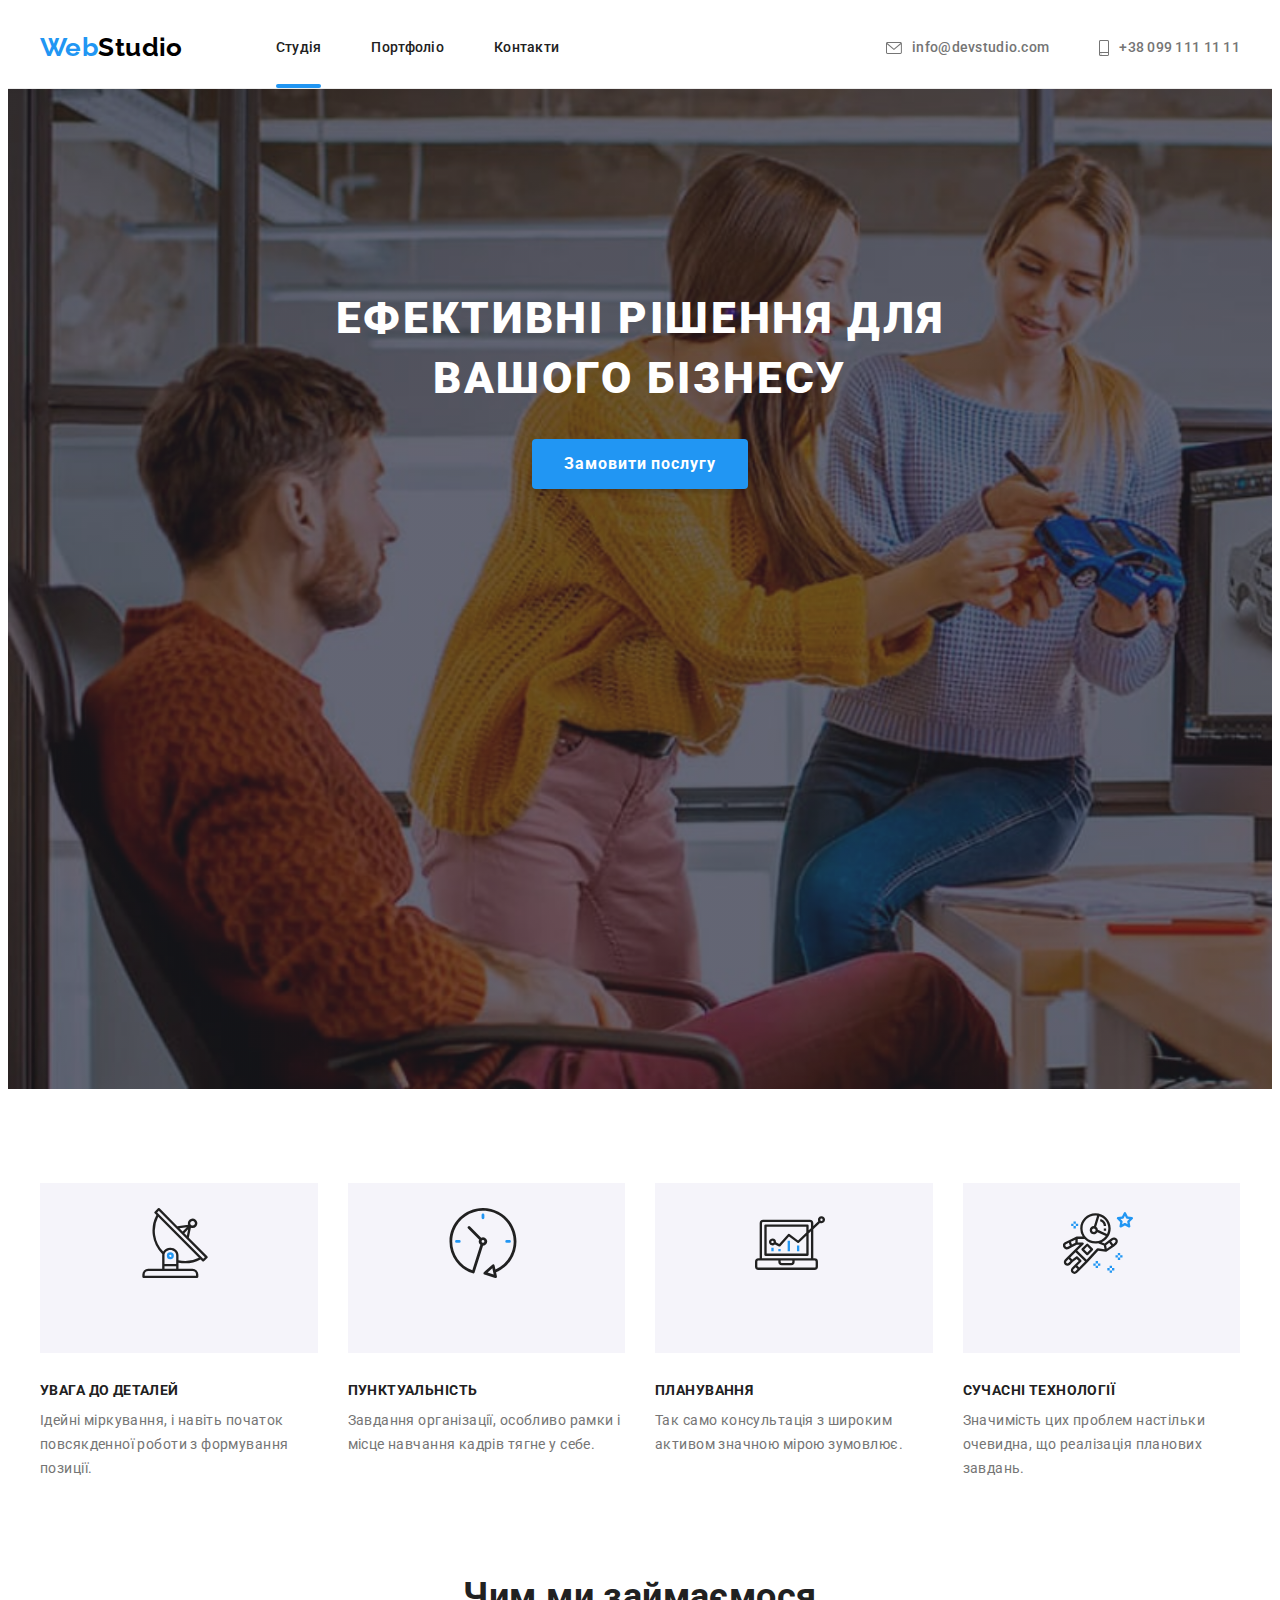
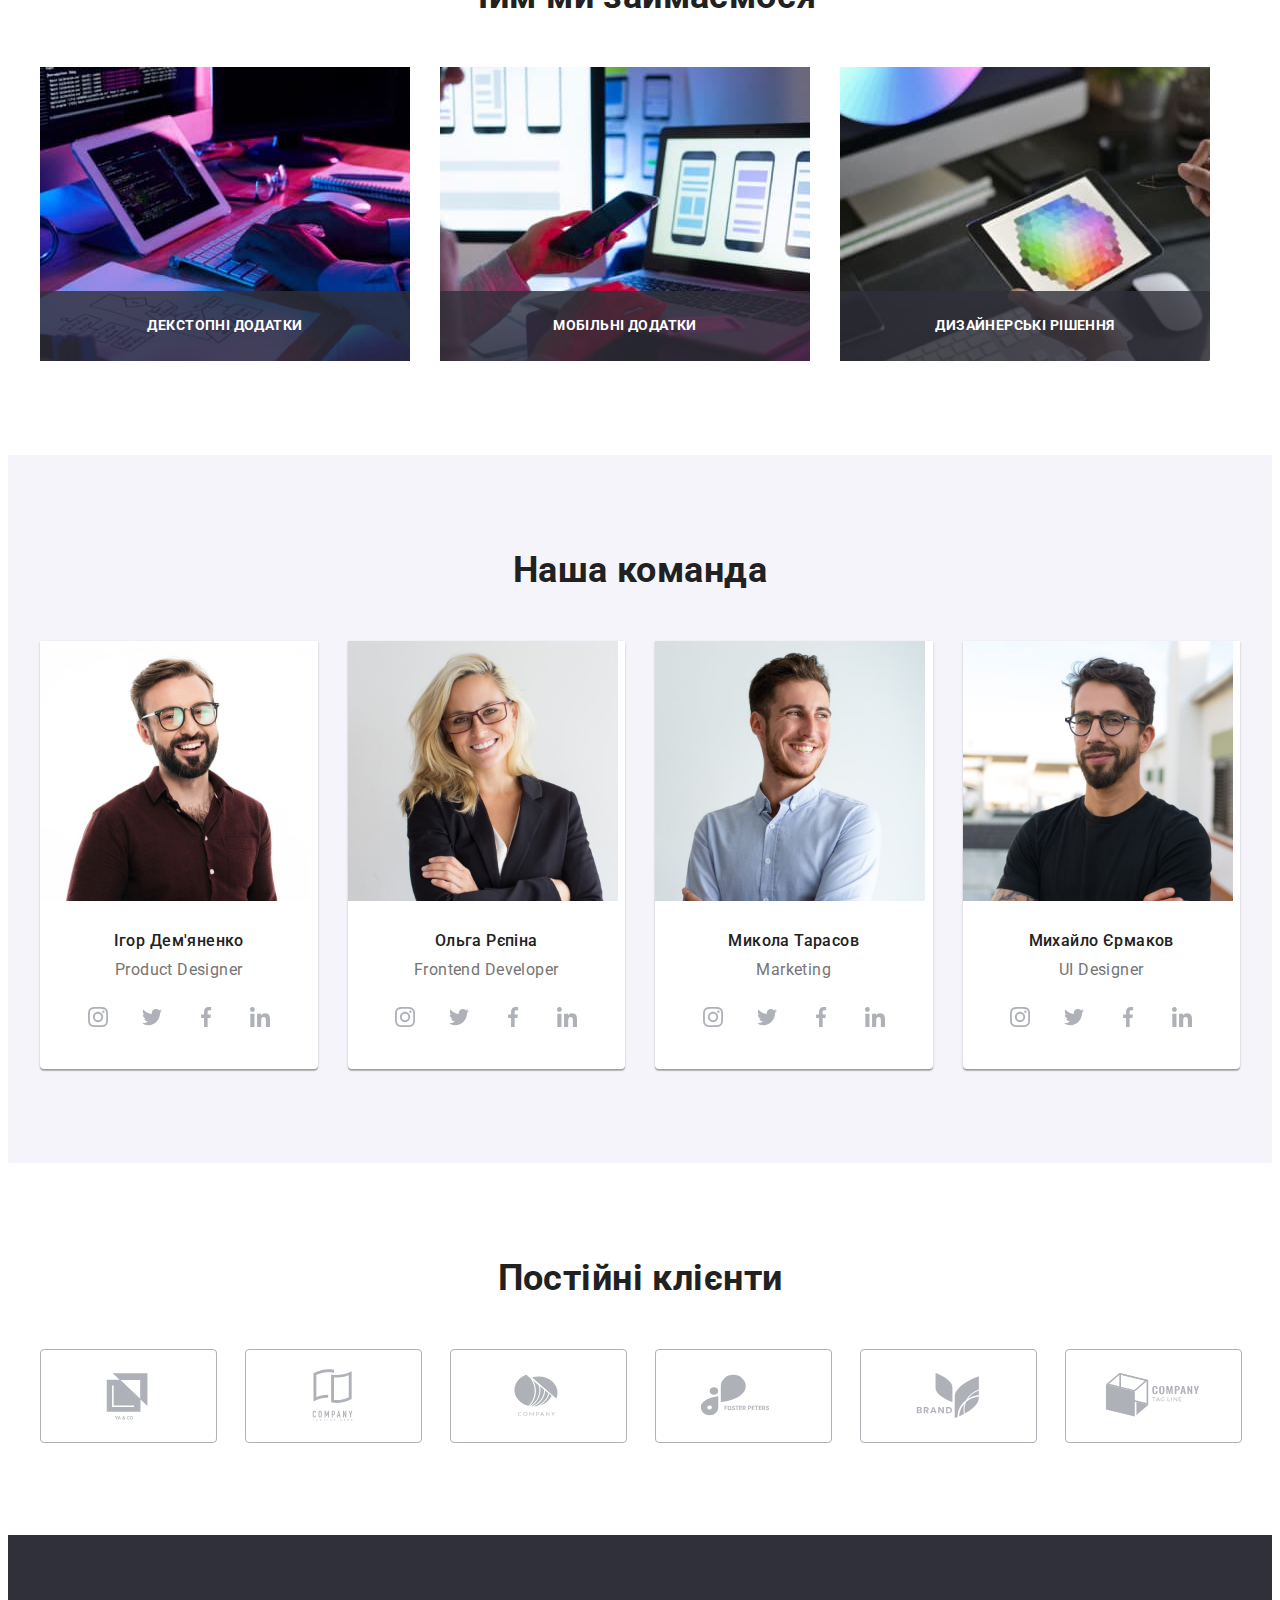
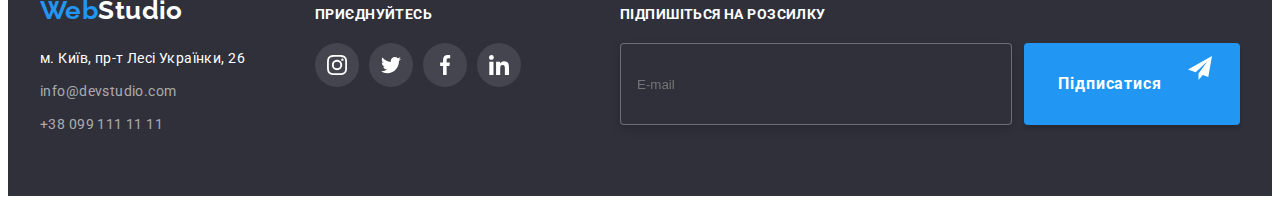
==== commit eea1d9bc: "fraction" ====
--- a/index.html
+++ b/index.html
@@ -17,16 +17,18 @@
       crossorigin="anonymous"
       referrerpolicy="no-referrer"
     />
-    <link rel="stylesheet" href="./css/styles.css" />
+    <link rel="stylesheet" href="./css/main.min.css" />
+    <link rel="stylesheet" href="./css1/styles.css" />
     <title>Студія</title>
   </head>
 
   <body>
     <header class="header">
-      <div class="container main-nav">
-        <nav class="main-nav">
-          <a href="./index.html" class="logo link"><span class="logo__text">Web</span>Studio</a>
-          <ul class="site-nav list">
+      <div class="container header--conteiner">
+      
+        <nav class="main-nav ">
+          <a href="./index.html" class="logo  link"><span class="logo__text">Web</span>Studio</a>
+          <ul class="site-nav main-nav--site-nav list">
             <li class="site-nav__item">
               <a href="./index.html" class="site-nav__line site-nav__link link current">Студія</a>
             </li>
@@ -35,10 +37,10 @@
           </ul>
         </nav>
 
-        <ul class="contacts-nav list">
+        <ul class="contacts-nav main-nav--contacts-nav list">
           <li class="contacts-nav__item">
             <a href="mailto:info@devstudio.com" class="contacts-nav__link link">
-              <svg class="contacts-nav__mail-icon" width="16px" height="12px">
+              <svg class="contacts-nav__icon" width="16px" height="12px">
                 <use href="./images/sprite.svg#icon-envelope"></use>
               </svg>
               info@devstudio.com</a
@@ -46,7 +48,7 @@
           </li>
           <li class="contacts-nav__item">
             <a href="tel:+380991111111" class="contacts-nav__link link">
-              <svg class="contacts-nav__tel-icon" width="10px" height="16px">
+              <svg class="contacts-nav__icon" width="10px" height="16px">
                 <use href="./images/sprite.svg#icon-smartphone"></use>
               </svg>
               +38 099 111 11 11</a
@@ -348,7 +350,7 @@
     <footer class="footer">
       <div class="container">
         <div>
-          <a href="./index.html" class="logo link"><span class="logo-web">Web</span>Studio</a>
+          <a href="./index.html" class="logo link"><span class="logo__text">Web</span>Studio</a>
           <address class="address">
             <ul class="list">
               <li class="address-item">
--- a/css/main.min.css
+++ b/css/main.min.css
@@ -0,0 +1 @@
+:root{--primery-text-color: #757575;--secondary-text-color: #000000;--title-text-color: #212121;--accent-color: #2196f3;--primery-bg-color: #ffffff;--secondary-bg-color: #f5f4fa;--hyro-bg-color: #2f303a;--futer-address-color: rgba(255, 255, 255, 0.6);--container-bg-color: #eeeeee;--line-header-color: #ececec;--buton-active-color: #188ce8;--icon-color: #afb1b8}h1,h2,h3,h4,p{margin-top:0;margin-bottom:0}ul,ol{margin-top:0;margin-bottom:0;padding-left:0}button{cursor:pointer;display:block;margin:0 auto;border:none;border-radius:4px}img{display:block;max-width:100%;height:auto}a{text-decoration:none}body{background-color:var(--primery-bg-color);color:var(--primery-text-color);font-family:Roboto,"open sans",sans-serif;font-size:14px;letter-spacing:.03em}.link{text-decoration:none}.list{list-style:none}.visually-hidden{position:absolute;white-space:nowrap;width:1px;height:1px;overflow:hidden;border:0;padding:0;clip:rect(0 0 0 0);-webkit-clip-path:inset(50%);clip-path:inset(50%);margin:-1px}.container{width:1200px;padding:0 15px;margin:0 auto}.header{border-bottom:1px solid #ececec}.header--conteiner{display:-webkit-box;display:-ms-flexbox;display:flex;-webkit-box-align:center;-ms-flex-align:center;align-items:center}.main-nav{display:-webkit-box;display:-ms-flexbox;display:flex;-webkit-box-align:center;-ms-flex-align:center;align-items:center}.main-nav--site-nav{margin-left:93px}.current{color:var(--accent-color)}.logo{color:var(--secondary-text-color);font-family:"Raleway",sans-serif;font-weight:700;font-size:26px;line-height:1.2}.logo__text{color:var(--accent-color)}.footer .logo{color:var(--primery-bg-color);display:block;margin-bottom:20px}.site-nav{display:-webkit-box;display:-ms-flexbox;display:flex}.site-nav__item+.site-nav__item{margin-left:50px}.site-nav__link{display:block;padding-top:32px;padding-bottom:32px;color:var(--title-text-color);font-weight:500;line-height:1.14;letter-spacing:.02em;-webkit-transition:color 250ms cubic-bezier(0.4, 0, 0.2, 1);transition:color 250ms cubic-bezier(0.4, 0, 0.2, 1)}.site-nav__link:hover,.site-nav__link:focus{color:var(--accent-color)}.site-nav__item{position:relative}.site-nav__line::after{position:absolute;display:block;content:"";width:100%;height:4px;background-color:var(--accent-color);margin-top:28px;border-radius:2px}.contacts-nav{display:-webkit-box;display:-ms-flexbox;display:flex;-webkit-box-align:center;-ms-flex-align:center;align-items:center}.main-nav--contacts-nav{margin-left:auto}.contacts-nav__item+.contacts-nav__item{margin-left:50px}.contacts-nav__link{display:-webkit-box;display:-ms-flexbox;display:flex;-webkit-box-align:center;-ms-flex-align:center;align-items:center;padding-top:32px;padding-bottom:32px;color:var(--primery-text-color);font-weight:500;line-height:1.14;letter-spacing:.02em;-webkit-transition:color 250ms cubic-bezier(0.4, 0, 0.2, 1);transition:color 250ms cubic-bezier(0.4, 0, 0.2, 1)}.contacts-nav__icon{margin-right:10px;fill:currentColor}.contacts-nav__link:hover,.contacts-nav__link:focus{color:var(--accent-color)}.hero{background-color:var(--hyro-bg-color);text-align:center;padding:200px 0}.overlay{max-width:1600px;height:600px;margin:0 auto;background-image:-webkit-gradient(linear, left top, left bottom, from(rgba(47, 48, 58, 0.4)), to(rgba(47, 48, 58, 0.4))),url(../images/hero-fon.jpg);background-image:linear-gradient(rgba(47, 48, 58, 0.4), rgba(47, 48, 58, 0.4)),url(../images/hero-fon.jpg);background-repeat:no-repeat;background-size:cover}.hero__title{color:var(--primery-bg-color);width:696px;font-weight:900;font-size:44px;line-height:1.36;letter-spacing:.06em;text-transform:uppercase;margin:0 auto;margin-bottom:30px}.button{color:var(--primery-bg-color);background-color:var(--accent-color);min-width:216px;font-family:inherit;font-weight:700;font-size:16px;line-height:1.87;letter-spacing:.06em;-webkit-box-shadow:0px 4px 4px rgba(0,0,0,.15);box-shadow:0px 4px 4px rgba(0,0,0,.15);padding:10px 32px;-webkit-transition:background-color 250ms cubic-bezier(0.4, 0, 0.2, 1);transition:background-color 250ms cubic-bezier(0.4, 0, 0.2, 1)}.button:hover,.button:focus{background-color:var(--buton-active-color)}.section{padding-top:94px;padding-bottom:94px}.section-title{color:var(--title-text-color);font-weight:700;font-size:36px;line-height:1.17;text-align:center;margin-bottom:50px}.features-list .item{display:block}.features-thumb{height:120px;background:var(--secondary-bg-color);padding:25px 100px;margin-bottom:30px}.features-icon{width:70px;height:70px}.features-list{display:-webkit-box;display:-ms-flexbox;display:flex}.features-list .item{width:calc((100% - 90px)/4)}.features-list .item+.item{margin-left:30px}.features-list .title{color:var(--title-text-color);font-weight:700;font-size:14px;line-height:1.14;text-transform:uppercase;margin-bottom:10px}.features-list .text{font-weight:400;line-height:1.71}.work-list .item{position:relative}.work-overlay{position:absolute;display:-webkit-box;display:-ms-flexbox;display:flex;-webkit-box-align:center;-ms-flex-align:center;align-items:center;-webkit-box-pack:center;-ms-flex-pack:center;justify-content:center;width:100%;height:70px;font-weight:700;line-height:1.14;border-radius:2px;text-transform:uppercase;color:var(--primery-bg-color);background-color:rgba(47,48,58,.8)}.work-list .item{display:-webkit-box;display:-ms-flexbox;display:flex;-webkit-box-align:end;-ms-flex-align:end;align-items:flex-end;-webkit-box-pack:center;-ms-flex-pack:center;justify-content:center}.no-padding{padding-top:0%}.work-list{display:-webkit-box;display:-ms-flexbox;display:flex}.work-list .item+.item{margin-left:30px}.team-name{padding-top:30px;padding-bottom:30px}.team-list{display:-webkit-box;display:-ms-flexbox;display:flex}.team-card+.team-card{margin-left:30px}.team-section{background-color:var(--secondary-bg-color)}.team-card{background-color:var(--primery-bg-color);width:calc((100% - 90px)/4);text-align:center;-webkit-box-shadow:0px 1px 3px rgba(0,0,0,.12),0px 1px 1px rgba(0,0,0,.14),0px 2px 1px rgba(0,0,0,.2);box-shadow:0px 1px 3px rgba(0,0,0,.12),0px 1px 1px rgba(0,0,0,.14),0px 2px 1px rgba(0,0,0,.2);border-radius:0px 0px 4px 4px}.team-card .title{margin-bottom:10px;color:var(--title-text-color);font-weight:500;font-size:16px;line-height:1.2}.team-card .text{color:var(--primery-text-color);font-weight:400;font-size:16px;line-height:1.2;margin-bottom:16px}.team-social{display:-webkit-box;display:-ms-flexbox;display:flex;-webkit-box-align:center;-ms-flex-align:center;align-items:center;-webkit-box-pack:center;-ms-flex-pack:center;justify-content:center;gap:10px}.team-social-link{display:-webkit-box;display:-ms-flexbox;display:flex;-webkit-box-align:center;-ms-flex-align:center;align-items:center;-webkit-box-pack:center;-ms-flex-pack:center;justify-content:center;width:44px;height:44px;border-radius:50%;color:var(--icon-color);-webkit-transition:background-color 250ms cubic-bezier(0.4, 0, 0.2, 1),color 250ms cubic-bezier(0.4, 0, 0.2, 1);transition:background-color 250ms cubic-bezier(0.4, 0, 0.2, 1),color 250ms cubic-bezier(0.4, 0, 0.2, 1)}.team-social-link:hover{background-color:var(--buton-active-color);color:var(--primery-bg-color)}.team-social-icon{fill:currentColor}.clients-list{display:-webkit-box;display:-ms-flexbox;display:flex}.clients-item{width:calc((100% - 150px)/6);height:92px}.clients-item+.clients-item{margin-left:30px}.client-link{display:-webkit-box;display:-ms-flexbox;display:flex;-webkit-box-align:center;-ms-flex-align:center;align-items:center;-webkit-box-pack:center;-ms-flex-pack:center;justify-content:center;width:100%;height:100%;color:var(--icon-color);border:1px solid currentColor;border-radius:4px;-webkit-transition:color 250ms cubic-bezier(0.4, 0, 0.2, 1);transition:color 250ms cubic-bezier(0.4, 0, 0.2, 1)}.client-icon{fill:currentColor}.client-link:hover,.client-link:focus{color:var(--accent-color)}.footer .container{display:-webkit-box;display:-ms-flexbox;display:flex;-webkit-box-align:baseline;-ms-flex-align:baseline;align-items:baseline}.futer-social-text{color:var(--primery-bg-color);font-weight:700;font-size:14px;line-height:1.14;margin-bottom:20px;text-transform:uppercase}.futer-social-list{display:-webkit-box;display:-ms-flexbox;display:flex;gap:10px}.futer-social-link{display:-webkit-box;display:-ms-flexbox;display:flex;-webkit-box-align:center;-ms-flex-align:center;align-items:center;-webkit-box-pack:center;-ms-flex-pack:center;justify-content:center;width:44px;height:44px;border-radius:50%;background-color:rgba(255,255,255,.1);color:var(--primery-bg-color);-webkit-transition:background-color 250ms cubic-bezier(0.4, 0, 0.2, 1);transition:background-color 250ms cubic-bezier(0.4, 0, 0.2, 1)}.futer-social-link:hover,.futer-social-link:focus{background-color:var(--buton-active-color)}.futer-social-icon{fill:currentColor}.futer-social{margin-left:70px}.footer{background-color:var(--hyro-bg-color);padding-top:60px;padding-bottom:60px}.address-item+.address-item{margin-top:9px}.address .link{color:rgba(255,255,255,.6);font-style:normal;font-weight:400;font-size:14px;line-height:1.71;-webkit-transition:color 250ms cubic-bezier(0.4, 0, 0.2, 1);transition:color 250ms cubic-bezier(0.4, 0, 0.2, 1)}.address .text:hover,.address .text:hover{color:var(--accent-color)}.address .text{color:var(--primery-bg-color);-webkit-transition:color 250ms cubic-bezier(0.4, 0, 0.2, 1);transition:color 250ms cubic-bezier(0.4, 0, 0.2, 1)}.address .link:hover,.address .link:hover{color:var(--accent-color)}.futer-subscription{margin-left:auto}.futer-subscription-text{font-weight:700;line-height:1.14;text-transform:uppercase;color:var(--primery-bg-color);margin-bottom:20px}.futer-subscription-field{display:-webkit-box;display:-ms-flexbox;display:flex;gap:12px}.futer-subscription-email{width:358px;height:50px;padding:15px 16px;border:1px solid rgba(255,255,255,.3);-webkit-filter:drop-shadow(0px 4px 4px rgba(0, 0, 0, 0.15));filter:drop-shadow(0px 4px 4px rgba(0, 0, 0, 0.15));border-radius:4px;background-color:var(--hyro-bg-color);color:rgba(255,255,255,.6)}.futer-subscription-button{position:relative;padding:10px 62px 10px 18px}.futer-subscription-icon{position:absolute;top:13px;right:28px}.portfolio{padding-top:94px;padding-bottom:94px}.filters{display:-webkit-box;display:-ms-flexbox;display:flex;-webkit-box-pack:center;-ms-flex-pack:center;justify-content:center;margin-bottom:50px}.filters .item+.item{margin-left:8px}.filters-button{padding:6px 22px;color:var(--title-text-color);font-family:inherit;font-weight:500;font-size:16px;line-height:1.62;letter-spacing:.03em;background-color:var(--secondary-bg-color);-webkit-transition:color 250ms cubic-bezier(0.4, 0, 0.2, 1),background-color 250ms cubic-bezier(0.4, 0, 0.2, 1),-webkit-box-shadow 250ms cubic-bezier(0.4, 0, 0.2, 1);transition:color 250ms cubic-bezier(0.4, 0, 0.2, 1),background-color 250ms cubic-bezier(0.4, 0, 0.2, 1),-webkit-box-shadow 250ms cubic-bezier(0.4, 0, 0.2, 1);transition:color 250ms cubic-bezier(0.4, 0, 0.2, 1),background-color 250ms cubic-bezier(0.4, 0, 0.2, 1),box-shadow 250ms cubic-bezier(0.4, 0, 0.2, 1);transition:color 250ms cubic-bezier(0.4, 0, 0.2, 1),background-color 250ms cubic-bezier(0.4, 0, 0.2, 1),box-shadow 250ms cubic-bezier(0.4, 0, 0.2, 1),-webkit-box-shadow 250ms cubic-bezier(0.4, 0, 0.2, 1)}.filters-button:hover,.filters-button:focus{background-color:var(--accent-color);color:var(--primery-bg-color);-webkit-box-shadow:0px 3px 1px rgba(0,0,0,.1),0px 1px 2px rgba(0,0,0,.08),0px 2px 2px rgba(0,0,0,.12);box-shadow:0px 3px 1px rgba(0,0,0,.1),0px 1px 2px rgba(0,0,0,.08),0px 2px 2px rgba(0,0,0,.12)}.project-thumb{position:relative;overflow:hidden}.project-action{top:0%;left:0%;position:absolute;opacity:0;-webkit-transform:translate(0, 100%);transform:translate(0, 100%);-webkit-transition:opacity 250ms cubic-bezier(0.4, 0, 0.2, 1),-webkit-transform 250ms cubic-bezier(0.4, 0, 0.2, 1);transition:opacity 250ms cubic-bezier(0.4, 0, 0.2, 1),-webkit-transform 250ms cubic-bezier(0.4, 0, 0.2, 1);transition:opacity 250ms cubic-bezier(0.4, 0, 0.2, 1),transform 250ms cubic-bezier(0.4, 0, 0.2, 1);transition:opacity 250ms cubic-bezier(0.4, 0, 0.2, 1),transform 250ms cubic-bezier(0.4, 0, 0.2, 1),-webkit-transform 250ms cubic-bezier(0.4, 0, 0.2, 1);width:100%;height:100%;background-color:rgba(33,150,243,.9);border:1px solid #000;padding:63px 24px;font-style:normal;font-weight:400;font-size:18px;line-height:1.56;color:var(--primery-bg-color);-webkit-box-shadow:0px 4px 4px rgba(0,0,0,.25);box-shadow:0px 4px 4px rgba(0,0,0,.25)}.project-link:hover .project-action,.project-link:focus .project-action{opacity:1;-webkit-transform:translateY(0%);transform:translateY(0%)}.project-link{display:block}.project-link:hover,.project-link:focus{-webkit-box-shadow:0px 3px 1px rgba(0,0,0,.1),0px 1px 2px rgba(0,0,0,.08),0px 2px 2px rgba(0,0,0,.12);box-shadow:0px 3px 1px rgba(0,0,0,.1),0px 1px 2px rgba(0,0,0,.08),0px 2px 2px rgba(0,0,0,.12)}.project{display:-webkit-box;display:-ms-flexbox;display:flex;-ms-flex-wrap:wrap;flex-wrap:wrap}.project-name{padding:20px 24px;border:1px solid #eee;border-top:none}.project-name .title{margin-bottom:4px}.flex-element{width:calc((100% - 60px)/3);margin-right:30px;margin-bottom:30px}.flex-element:nth-child(3n){margin-right:0}.flex-element:nth-last-child(-n+3){margin-bottom:0}.project .title{color:var(--title-text-color);font-weight:700;font-size:18px;line-height:2;letter-spacing:.06em}.project .text{color:var(--primery-text-color);font-weight:400;font-size:16px;line-height:1.88}.blackdrop{position:fixed;top:0;left:0;width:100%;height:100%;background-color:rgba(0,0,0,.2);opacity:1;-webkit-transition:visibility 250ms cubic-bezier(0.4, 0, 0.2, 1),opacity 250ms cubic-bezier(0.4, 0, 0.2, 1);transition:visibility 250ms cubic-bezier(0.4, 0, 0.2, 1),opacity 250ms cubic-bezier(0.4, 0, 0.2, 1)}.is-hidden{visibility:hidden;opacity:0;pointer-events:none}.blackdrop.is-hidden .modal{-webkit-transform:scale(0.9) translate(-50%, -50%);transform:scale(0.9) translate(-50%, -50%)}.modal{position:absolute;top:50%;left:50%;-webkit-transform:translate(-50%, -50%) scale(1);transform:translate(-50%, -50%) scale(1);-webkit-transition:-webkit-transform 250ms cubic-bezier(0.4, 0, 0.2, 1);transition:-webkit-transform 250ms cubic-bezier(0.4, 0, 0.2, 1);transition:transform 250ms cubic-bezier(0.4, 0, 0.2, 1);transition:transform 250ms cubic-bezier(0.4, 0, 0.2, 1), -webkit-transform 250ms cubic-bezier(0.4, 0, 0.2, 1);width:528px;height:581px;background-color:#fff;-webkit-box-shadow:0px 1px 3px rgba(0,0,0,.12),0px 1px 1px rgba(0,0,0,.14),0px 2px 1px rgba(0,0,0,.2);box-shadow:0px 1px 3px rgba(0,0,0,.12),0px 1px 1px rgba(0,0,0,.14),0px 2px 1px rgba(0,0,0,.2);border-radius:4px}.button-close{position:absolute;top:8px;right:8px;width:30px;height:30px;border-radius:50%;background-color:var(--primery-bg-color);padding:0;display:-webkit-box;display:-ms-flexbox;display:flex;-webkit-box-align:start;-ms-flex-align:start;align-items:flex-start;-webkit-box-pack:end;-ms-flex-pack:end;justify-content:flex-end}.button-close-icon{-webkit-transition:fill 250ms cubic-bezier(0.4, 0, 0.2, 1);transition:fill 250ms cubic-bezier(0.4, 0, 0.2, 1)}.button-close-icon:hover,.button-close-icon:focus{fill:var(--accent-color)}.form{min-width:528px;min-height:581px;padding:40px}.form-title{margin-bottom:10px;text-align:center;font-weight:700;font-size:20px;line-height:1.15;color:var(--title-text-color);margin-bottom:12px}.form-field{display:-webkit-box;display:-ms-flexbox;display:flex;-webkit-box-orient:vertical;-webkit-box-direction:normal;-ms-flex-direction:column;flex-direction:column;margin-bottom:10px}.form-field label{margin-bottom:4px;font-weight:400;font-size:12px;line-height:1.17;letter-spacing:.01em;color:var(--primery-text-color)}.form-field input{margin:0;padding:10px 42px;border:1px solid rgba(33,33,33,.2);border-radius:4px;width:100%;-webkit-transition:border-color 250ms cubic-bezier(0.4, 0, 0.2, 1);transition:border-color 250ms cubic-bezier(0.4, 0, 0.2, 1)}.form-input-wrap{position:relative}.form-icon{position:absolute;top:50%;left:15px;-webkit-transform:translateY(-50%);transform:translateY(-50%);-webkit-transition:fill 250ms cubic-bezier(0.4, 0, 0.2, 1);transition:fill 250ms cubic-bezier(0.4, 0, 0.2, 1);width:18px;height:18px}.form-input:focus+.form-icon{fill:var(--accent-color)}.form-input:focus{border-color:var(--accent-color);outline:none}.form-comment-text{resize:none;width:448px;height:120px;padding:12px 16px;font-weight:400;font-size:12px;line-height:1.17;letter-spacing:.01em;border:1px solid rgba(33,33,33,.2);border-radius:4px;color:var(--title-text-color);-webkit-transition:border-color 250ms cubic-bezier(0.4, 0, 0.2, 1);transition:border-color 250ms cubic-bezier(0.4, 0, 0.2, 1)}.form-comment-text::-webkit-input-placeholder{color:rgba(117,117,117,.5)}.form-comment-text::-moz-placeholder{color:rgba(117,117,117,.5)}.form-comment-text:-ms-input-placeholder{color:rgba(117,117,117,.5)}.form-comment-text::-ms-input-placeholder{color:rgba(117,117,117,.5)}.form-comment-text::placeholder{color:rgba(117,117,117,.5)}.form-comment-text:focus{border-color:var(--accent-color);outline:none}.form-comment{margin-bottom:20px}.checkbox-label{display:-webkit-box;display:-ms-flexbox;display:flex;-webkit-box-align:center;-ms-flex-align:center;align-items:center;-webkit-box-pack:center;-ms-flex-pack:center;justify-content:center;margin-bottom:30px}.checkbox:checked+.checkbox-icon{border-color:var(--accent-color);background-color:var(--accent-color);background-image:url(../images/check.svg);background-size:contain;background-origin:border-box}.checkbox:focus+.checkbox-icon{border-color:var(--accent-color)}.checkbox-icon{display:inline-block;width:16px;height:15px;border:2px solid var(--title-text-color);border-radius:3px;margin-right:7px;-webkit-transition:background-color 250ms cubic-bezier(0.4, 0, 0.2, 1),border-color 250ms cubic-bezier(0.4, 0, 0.2, 1);transition:background-color 250ms cubic-bezier(0.4, 0, 0.2, 1),border-color 250ms cubic-bezier(0.4, 0, 0.2, 1)}.checkbox-text{font-weight:400;font-size:14px;line-height:1.71;color:var(--primery-text-color);text-shadow:0px 4px 4px rgba(0,0,0,.25)}.checkbox-link{text-decoration:underline;color:var(--accent-color)}/*# sourceMappingURL=main.min.css.map */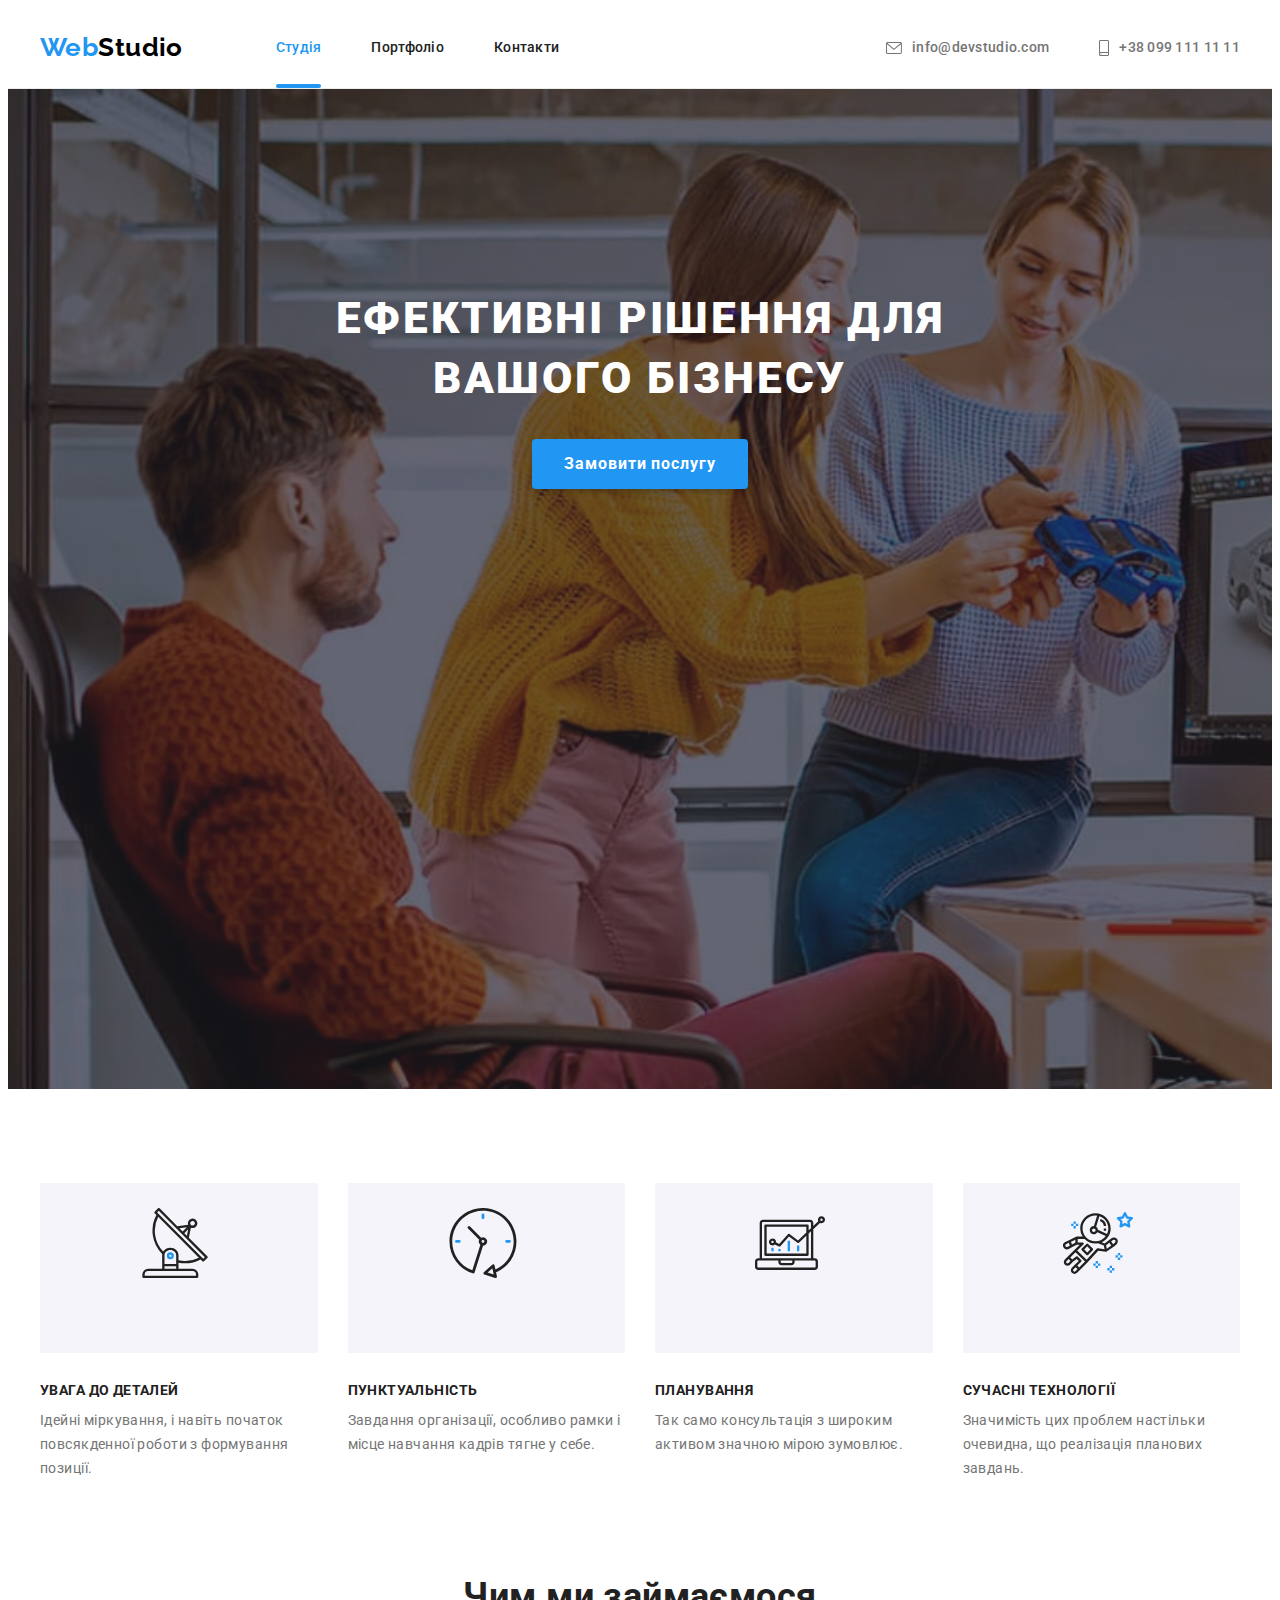
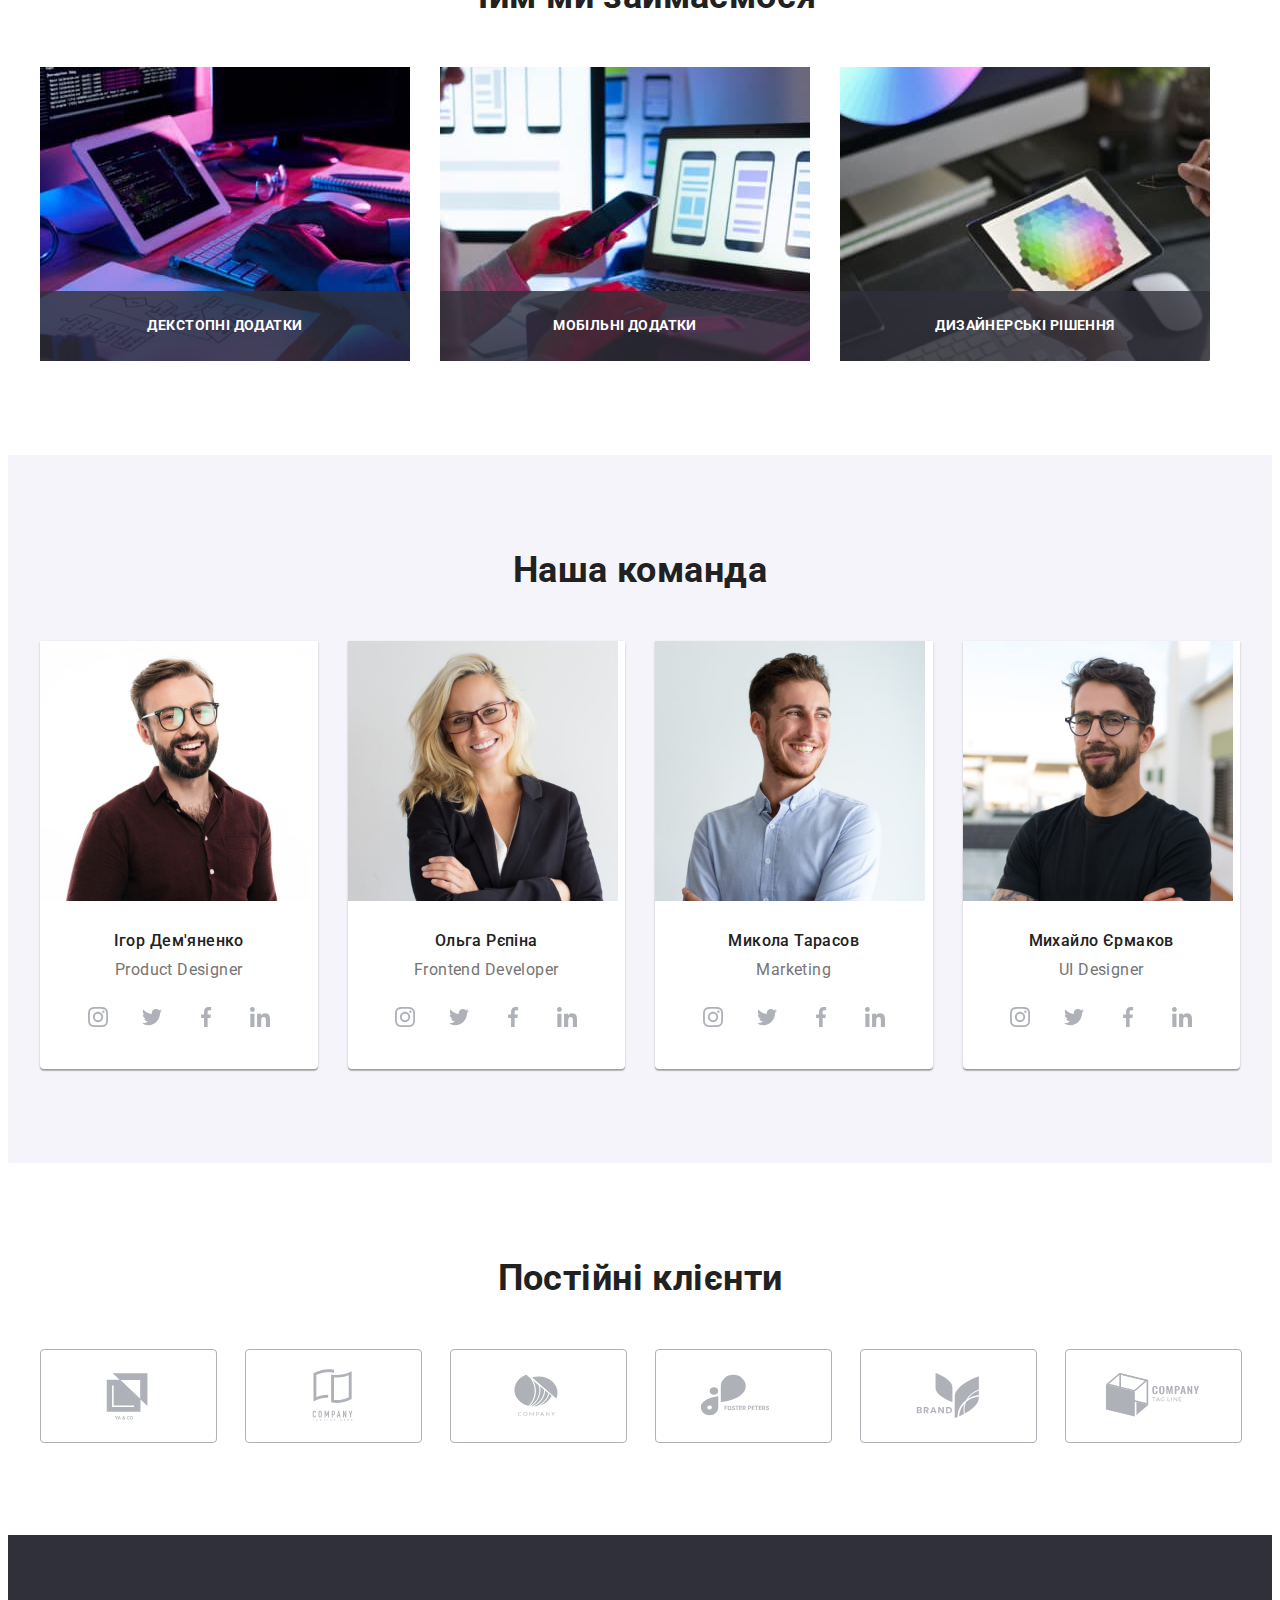
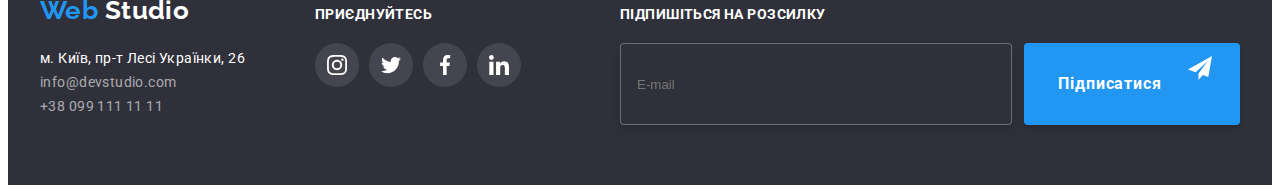
==== commit 8a2672dd: "БЕМ" ====
--- a/index.html
+++ b/index.html
@@ -24,20 +24,24 @@
 
   <body>
     <header class="header">
-      <div class="container header--conteiner">
-      
-        <nav class="main-nav ">
-          <a href="./index.html" class="logo  link"><span class="logo__text">Web</span>Studio</a>
-          <ul class="site-nav main-nav--site-nav list">
+      <div class="container header__container">
+        <nav class="header__main-nav">
+          <a href="./index.html" class="logo link"><span class="logo__start">Web</span>Studio</a>
+
+          <ul class="site-nav list">
             <li class="site-nav__item">
-              <a href="./index.html" class="site-nav__line site-nav__link link current">Студія</a>
-            </li>
-            <li class="site-nav__item"><a href="./portfolio.html" class="site-nav__link link">Портфоліо</a></li>
+              <a href="./index.html" class="site-nav__link site-nav__link--active link current"
+                >Студія</a
+              >
+            </li>
+            <li class="site-nav__item">
+              <a href="./portfolio.html" class="site-nav__link link">Портфоліо</a>
+            </li>
             <li class="site-nav__item"><a href="#" class="site-nav__link link">Контакти</a></li>
           </ul>
         </nav>
 
-        <ul class="contacts-nav main-nav--contacts-nav list">
+        <ul class="contacts-nav list">
           <li class="contacts-nav__item">
             <a href="mailto:info@devstudio.com" class="contacts-nav__link link">
               <svg class="contacts-nav__icon" width="16px" height="12px">
@@ -60,7 +64,7 @@
 
     <main>
       <!-- герой -->
-      <section class="hero overlay">
+      <section class="hero hero__overlay">
         <div class="container">
           <h1 class="hero__title">Ефективні рішення для вашого бізнесу</h1>
           <button data-modal-open type="button" class="button">
@@ -70,49 +74,51 @@
       </section>
 
       <!-- features -->
-      <section class="section">
+      <section class="features section">
         <div class="container">
           <h2 class="visually-hidden">Наші переваги</h2>
-          <ul class="features-list list">
-            <li class="item">
-              <div class="features-thumb">
-                <svg class="features-icon">
+          <ul class="features__list list">
+            <li class="features__item">
+              <div class="features__thumb">
+                <svg class="features__icon">
                   <use href="./images/sprite.svg#icon-antenna"></use>
                 </svg>
               </div>
-              <h3 class="title">Увага до деталей</h3>
-              <p class="text">
+              <h3 class="features__title">Увага до деталей</h3>
+              <p class="features__text">
                 Ідейні міркування, і навіть початок повсякденної роботи з формування позиції.
               </p>
             </li>
-            <li class="item">
-              <div class="features-thumb">
-                <svg class="features-icon">
+            <li class="features__item">
+              <div class="features__thumb">
+                <svg class="features__icon">
                   <use href="./images/sprite.svg#icon-clock-1"></use>
                 </svg>
               </div>
-              <h3 class="title">Пунктуальність</h3>
-              <p class="text">
+              <h3 class="features__title">Пунктуальність</h3>
+              <p class="features__text">
                 Завдання організації, особливо рамки і місце навчання кадрів тягне у себе.
               </p>
             </li>
-            <li class="item">
-              <div class="features-thumb">
-                <svg class="features-icon">
+            <li class="features__item">
+              <div class="features__thumb">
+                <svg class="features__icon">
                   <use href="./images/sprite.svg#icon-diagram"></use>
                 </svg>
               </div>
-              <h3 class="title">Планування</h3>
-              <p class="text">Так само консультація з широким активом значною мірою зумовлює.</p>
-            </li>
-            <li class="item">
-              <div class="features-thumb">
-                <svg class="features-icon">
+              <h3 class="features__title">Планування</h3>
+              <p class="features__text">
+                Так само консультація з широким активом значною мірою зумовлює.
+              </p>
+            </li>
+            <li class="features__item">
+              <div class="features__thumb">
+                <svg class="features__icon">
                   <use href="./images/sprite.svg#icon-astronaut "></use>
                 </svg>
               </div>
-              <h3 class="title">Сучасні технології</h3>
-              <p class="text">
+              <h3 class="features__title">Сучасні технології</h3>
+              <p class="features__text">
                 Значимість цих проблем настільки очевидна, що реалізація планових завдань.
               </p>
             </li>
@@ -120,60 +126,60 @@
         </div>
       </section>
       <!-- чим ми займаємося -->
-      <section class="section no-padding">
+      <section class="section work">
         <div class="container">
           <h2 class="section-title">Чим ми займаємося</h2>
-          <ul class="work-list list">
-            <li class="item">
+          <ul class="work__list list">
+            <li class="work__item">
               <img src="./images/box1.jpg" width="370" alt="декстопні додатки" />
-              <p class="work-overlay">декстопні додатки</p>
-            </li>
-            <li class="item">
+              <p class="work__overlay">декстопні додатки</p>
+            </li>
+            <li class="work__item">
               <img src="./images/box2.jpg" width="370" alt="мобільні додатки" />
-              <p class="work-overlay">мобільні додатки</p>
-            </li>
-            <li class="item">
+              <p class="work__overlay">мобільні додатки</p>
+            </li>
+            <li class="work__item">
               <img src="./images/box3.jpg" width="370" alt="дизайнерські рішення" />
-              <p class="work-overlay">дизайнерські рішення</p>
+              <p class="work__overlay">дизайнерські рішення</p>
             </li>
           </ul>
         </div>
       </section>
       <!-- team  -->
-      <section class="section team-section">
+      <section class="section team">
         <div class="container">
           <h2 class="section-title">Наша команда</h2>
-          <ul class="list team-list">
-            <li class="team-card">
+          <ul class="list team__list">
+            <li class="team__card">
               <img src="./images/demyanenko.jpg" width="270" alt="foto Ігор Дем'яненко " />
-              <div class="team-name">
-                <h3 class="title">Ігор Дем'яненко</h3>
-                <p lang="en" class="text">Product Designer</p>
-                <ul class="team-social list">
-                  <li>
-                    <a class="team-social-link" href="#" target="_blank">
-                      <svg class="team-social-icon" width="20px" height="20px">
+              <div class="team__name">
+                <h3 class="team__title">Ігор Дем'яненко</h3>
+                <p lang="en" class="team__text">Product Designer</p>
+                <ul class="social list">
+                  <li>
+                    <a class="social__link" href="#" target="_blank">
+                      <svg class="social__icon" width="20px" height="20px">
                         <use href="./images/sprite.svg#icon-instagram"></use>
                       </svg>
                     </a>
                   </li>
                   <li>
-                    <a class="team-social-link" href="#" target="_blank">
-                      <svg class="team-social-icon" width="20px" height="20px">
+                    <a class="social__link" href="#" target="_blank">
+                      <svg class="social__icon" width="20px" height="20px">
                         <use href="./images/sprite.svg#icon-twitter"></use>
                       </svg>
                     </a>
                   </li>
                   <li>
-                    <a class="team-social-link" href="#" target="_blank">
-                      <svg class="team-social-icon" width="20px" height="20px">
+                    <a class="social__link" href="#" target="_blank">
+                      <svg class="social__icon" width="20px" height="20px">
                         <use href="./images/sprite.svg#icon-facebook"></use>
                       </svg>
                     </a>
                   </li>
                   <li>
-                    <a class="team-social-link" href="#" target="_blank">
-                      <svg class="team-social-icon" width="20px" height="20px">
+                    <a class="social__link" href="#" target="_blank">
+                      <svg class="social__icon" width="20px" height="20px">
                         <use href="./images/sprite.svg#icon-linkedin"></use>
                       </svg>
                     </a>
@@ -181,36 +187,36 @@
                 </ul>
               </div>
             </li>
-            <li class="team-card">
+            <li class="team__card">
               <img src="./images/repina.jpg" width="270" alt="фото Ольга Рєпіна" />
-              <div class="team-name">
-                <h3 class="title">Ольга Рєпіна</h3>
-                <p lang="en" class="text">Frontend Developer</p>
-                <ul class="team-social list">
-                  <li>
-                    <a class="team-social-link" href="#" target="_blank">
-                      <svg class="team-social-icon" width="20px" height="20px">
+              <div class="team__name">
+                <h3 class="team__title">Ольга Рєпіна</h3>
+                <p lang="en" class="team__text">Frontend Developer</p>
+                <ul class="social list">
+                  <li>
+                    <a class="social__link" href="#" target="_blank">
+                      <svg class="social__icon" width="20px" height="20px">
                         <use href="./images/sprite.svg#icon-instagram"></use>
                       </svg>
                     </a>
                   </li>
                   <li>
-                    <a class="team-social-link" href="#" target="_blank">
-                      <svg class="team-social-icon" width="20px" height="20px">
+                    <a class="social__link" href="#" target="_blank">
+                      <svg class="social__icon" width="20px" height="20px">
                         <use href="./images/sprite.svg#icon-twitter"></use>
                       </svg>
                     </a>
                   </li>
                   <li>
-                    <a class="team-social-link" href="#" target="_blank">
-                      <svg class="team-social-icon" width="20px" height="20px">
+                    <a class="social__link" href="#" target="_blank">
+                      <svg class="social__icon" width="20px" height="20px">
                         <use href="./images/sprite.svg#icon-facebook"></use>
                       </svg>
                     </a>
                   </li>
                   <li>
-                    <a class="team-social-link" href="#" target="_blank">
-                      <svg class="team-social-icon" width="20px" height="20px">
+                    <a class="social__link" href="#" target="_blank">
+                      <svg class="social__icon" width="20px" height="20px">
                         <use href="./images/sprite.svg#icon-linkedin"></use>
                       </svg>
                     </a>
@@ -218,36 +224,36 @@
                 </ul>
               </div>
             </li>
-            <li class="team-card">
+            <li class="team__card">
               <img src="./images/tarasov.jpg" width="270" alt="фото Микола Тарасов" />
-              <div class="team-name">
-                <h3 class="title">Микола Тарасов</h3>
-                <p lang="en" class="text">Marketing</p>
-                <ul class="team-social list">
-                  <li>
-                    <a class="team-social-link" href="#" target="_blank">
-                      <svg class="team-social-icon" width="20px" height="20px">
+              <div class="team__name">
+                <h3 class="team__title">Микола Тарасов</h3>
+                <p lang="en" class="team__text">Marketing</p>
+                <ul class="social list">
+                  <li>
+                    <a class="social__link" href="#" target="_blank">
+                      <svg class="social__icon" width="20px" height="20px">
                         <use href="./images/sprite.svg#icon-instagram"></use>
                       </svg>
                     </a>
                   </li>
                   <li>
-                    <a class="team-social-link" href="#" target="_blank">
-                      <svg class="team-social-icon" width="20px" height="20px">
+                    <a class="social__link" href="#" target="_blank">
+                      <svg class="social__icon" width="20px" height="20px">
                         <use href="./images/sprite.svg#icon-twitter"></use>
                       </svg>
                     </a>
                   </li>
                   <li>
-                    <a class="team-social-link" href="#" target="_blank">
-                      <svg class="team-social-icon" width="20px" height="20px">
+                    <a class="social__link" href="#" target="_blank">
+                      <svg class="social__icon" width="20px" height="20px">
                         <use href="./images/sprite.svg#icon-facebook"></use>
                       </svg>
                     </a>
                   </li>
                   <li>
-                    <a class="team-social-link" href="#" target="_blank">
-                      <svg class="team-social-icon" width="20px" height="20px">
+                    <a class="social__link" href="#" target="_blank">
+                      <svg class="social__icon" width="20px" height="20px">
                         <use href="./images/sprite.svg#icon-linkedin"></use>
                       </svg>
                     </a>
@@ -255,36 +261,36 @@
                 </ul>
               </div>
             </li>
-            <li class="team-card">
+            <li class="team__card">
               <img src="./images/ermakov.jpg" width="270" alt="фото Михайло Єрмаков" />
-              <div class="team-name">
-                <h3 class="title">Михайло Єрмаков</h3>
-                <p lang="en" class="text">UI Designer</p>
-                <ul class="team-social list">
-                  <li>
-                    <a class="team-social-link" href="" target="_blank">
-                      <svg class="team-social-icon" width="20px" height="20px">
+              <div class="team__name">
+                <h3 class="team__title">Михайло Єрмаков</h3>
+                <p lang="en" class="team__text">UI Designer</p>
+                <ul class="social list">
+                  <li>
+                    <a class="social__link" href="" target="_blank">
+                      <svg class="social__icon" width="20px" height="20px">
                         <use href="./images/sprite.svg#icon-instagram"></use>
                       </svg>
                     </a>
                   </li>
                   <li>
-                    <a class="team-social-link" href="#" target="_blank">
-                      <svg class="team-social-icon" width="20px" height="20px">
+                    <a class="social__link" href="#" target="_blank">
+                      <svg class="social__icon" width="20px" height="20px">
                         <use href="./images/sprite.svg#icon-twitter"></use>
                       </svg>
                     </a>
                   </li>
                   <li>
-                    <a class="team-social-link" href="#" target="_blank">
-                      <svg class="team-social-icon" width="20px" height="20px">
+                    <a class="social__link" href="#" target="_blank">
+                      <svg class="social__icon" width="20px" height="20px">
                         <use href="./images/sprite.svg#icon-facebook"></use>
                       </svg>
                     </a>
                   </li>
                   <li>
-                    <a class="team-social-link" href="" target="_blank">
-                      <svg class="team-social-icon" width="20px" height="20px">
+                    <a class="social__link" href="" target="_blank">
+                      <svg class="social__icon" width="20px" height="20px">
                         <use href="./images/sprite.svg#icon-linkedin"></use>
                       </svg>
                     </a>
@@ -296,48 +302,68 @@
         </div>
       </section>
       <!-- clients -->
-      <section class="section">
+      <section class="clients section">
         <div class="container">
           <h2 class="section-title">Постійні клієнти</h2>
-          <ul class="clients-list list">
-            <li class="clients-item">
-              <a class="client-link" href="#">
-                <svg class="client-icon" width="106px" height="60px">
+          <ul class="clients__list list">
+            <li class="clients__item">
+              <a class="clients__link" href="#">
+                <svg class="clients__icon" width="106px" height="60px">
                   <use href="./images/sprite.svg#icon-client-a"></use>
                 </svg>
               </a>
             </li>
-            <li class="clients-item">
-              <a class="client-link" href="#">
-                <svg aria-label="логотип компанії" class="client-icon" width="106px" height="60px">
+            <li class="clients__item">
+              <a class="clients__link" href="#">
+                <svg
+                  aria-label="логотип компанії"
+                  class="clients__icon"
+                  width="106px"
+                  height="60px"
+                >
                   <use href="./images/sprite.svg#icon-client-b"></use>
                 </svg>
               </a>
             </li>
-            <li class="clients-item">
-              <a class="client-link" href="#">
-                <svg aria-label="логотип компанії" class="client-icon" width="106px" height="60px">
+            <li class="clients__item">
+              <a class="clients__link" href="#">
+                <svg
+                  aria-label="логотип компанії"
+                  class="clients__icon"
+                  width="106px"
+                  height="60px"
+                >
                   <use href="./images/sprite.svg#icon-client-c"></use>
                 </svg>
               </a>
             </li>
-            <li class="clients-item">
-              <a class="client-link" href="#">
-                <svg aria-label="логотип компанії" class="client-icon" width="106" height="60px">
+            <li class="clients__item">
+              <a class="clients__link" href="#">
+                <svg aria-label="логотип компанії" class="clients__icon" width="106" height="60px">
                   <use href="./images/sprite.svg#icon-client-d"></use>
                 </svg>
               </a>
             </li>
-            <li class="clients-item">
-              <a class="client-link" href="#">
-                <svg aria-label="логотип компанії" class="client-icon" width="106px" height="60px">
+            <li class="clients__item">
+              <a class="clients__link" href="#">
+                <svg
+                  aria-label="логотип компанії"
+                  class="clients__icon"
+                  width="106px"
+                  height="60px"
+                >
                   <use href="./images/sprite.svg#icon-client-e"></use>
                 </svg>
               </a>
             </li>
-            <li class="clients-item">
-              <a class="client-link" href="#">
-                <svg aria-label="логотип компанії" class="client-icon" width="106px" height="60px">
+            <li class="clients__item">
+              <a class="clients__link" href="#">
+                <svg
+                  aria-label="логотип компанії"
+                  class="clients__icon"
+                  width="106px"
+                  height="60px"
+                >
                   <use href="./images/sprite.svg#icon-client-f"></use>
                 </svg>
               </a>
@@ -350,28 +376,34 @@
     <footer class="footer">
       <div class="container">
         <div>
-          <a href="./index.html" class="logo link"><span class="logo__text">Web</span>Studio</a>
-          <address class="address">
+          <a href="./index.html" class="logo footer__logo link">
+            <span class="logo__start">Web</span>
+            <span class="logo__end">Studio</span>
+          </a>
+          <address class="footer-address">
             <ul class="list">
-              <li class="address-item">
+              <li class="footer-address__item">
                 <a
                   href="https://goo.gl/maps/msfJMVSiA2NbQieu8"
                   target="_blank"
                   rel="noopener noreferrer"
-                  class="text link"
+                  class="footer-address__text footer-address__link link"
                 >
                   м. Київ, пр-т Лесі Українки, 26
                 </a>
               </li>
-              <li class="address-item">
-                <a href="mailto:info@devstudio.com" class="link">info@devstudio.com</a>
+              <li class="footer-address__item">
+                <a href="mailto:info@devstudio.com" class="link footer-address__link"
+                  >info@devstudio.com</a
+                >
               </li>
-              <li class="address-item">
-                <a href="tel:+380991111111" class="link">+38 099 111 11 11</a>
+              <li class="footer-address__item">
+                <a href="tel:+380991111111" class="link footer-address__link">+38 099 111 11 11</a>
               </li>
             </ul>
           </address>
         </div>
+
         <div class="futer-social">
           <p class="futer-social-text">приєднуйтесь</p>
           <ul class="futer-social-list list">
@@ -406,20 +438,20 @@
           </ul>
         </div>
         <div class="futer-subscription">
-          <p class="futer-subscription-text">Підпишіться на розсилку</p>
-          <form class="futer-subscription-field">
+          <p class="futer-subscription__text">Підпишіться на розсилку</p>
+          <form class="futer-subscription__field">
             <label for="subs-mail">
               <input
                 type="email"
                 id="subs-mail"
-                class="futer-subscription-email"
+                class="futer-subscription__email"
                 placeholder="E-mail"
                 required
               />
             </label>
-            <button type="submit" class="button futer-subscription-button">
+            <button type="submit" class="button futer-subscription__button">
               Підписатися
-              <svg class="futer-subscription-icon" width="24px" height="24px">
+              <svg class="futer-subscription__icon" width="24px" height="24px">
                 <use href="./images/sprite.svg#icon-send"></use>
               </svg>
             </button>
@@ -427,42 +459,43 @@
         </div>
       </div>
     </footer>
+
     <div data-modal class="blackdrop is-hidden">
       <div class="modal">
         <form class="form">
-          <p class="form-title">Залиште свої дані, ми вам передзвонимо</p>
-          <div class="form-field">
-            <label for="name">Ім'я</label>
-            <div class="form-input-wrap">
-              <input class="form-input" type="text" name="name" id="name" required />
-              <svg class="form-icon">
+          <p class="form__title">Залиште свої дані, ми вам передзвонимо</p>
+          <div class="form__field">
+            <label for="name" class="form-label">Ім'я</label>
+            <div class="form__input-wrap">
+              <input class="form__input" type="text" name="name" id="name" required />
+              <svg class="form__icon">
                 <use href="./images/sprite.svg#icon-person"></use>
               </svg>
             </div>
           </div>
-          <div class="form-field">
-            <label for="tel">Телефон</label>
-
-            <div class="form-input-wrap">
-              <input class="form-input" type="tel" name="tel" id="tel" required />
-              <svg class="form-icon">
+          <div class="form__field">
+            <label for="tel" class="form-label">Телефон</label>
+
+            <div class="form__input-wrap">
+              <input class="form__input" type="tel" name="tel" id="tel" required />
+              <svg class="form__icon">
                 <use href="./images/sprite.svg#icon-phone"></use>
               </svg>
             </div>
           </div>
-          <div class="form-field">
-            <label for="mail">Пошта</label>
-            <div class="form-input-wrap">
-              <input class="form-input" type="email" name="mail" id="mail" required />
-              <svg class="form-icon">
+          <div class="form__field">
+            <label for="mail" class="form-label">Пошта</label>
+            <div class="form__input-wrap">
+              <input class="form__input" type="email" name="mail" id="mail" required />
+              <svg class="form__icon">
                 <use href="./images/sprite.svg#icon-email"></use>
               </svg>
             </div>
           </div>
-          <div class="form-field form-comment">
-            <label for="comment">Коментар</label>
+          <div class="form__field form__comment">
+            <label for="comment" class="form-label">Коментар</label>
             <textarea
-              class="form-comment-text"
+              class="form__comment-text"
               name="comment"
               id="comment"
               placeholder="Введіть текст"
--- a/css/main.min.css
+++ b/css/main.min.css
@@ -1 +1 @@
-:root{--primery-text-color: #757575;--secondary-text-color: #000000;--title-text-color: #212121;--accent-color: #2196f3;--primery-bg-color: #ffffff;--secondary-bg-color: #f5f4fa;--hyro-bg-color: #2f303a;--futer-address-color: rgba(255, 255, 255, 0.6);--container-bg-color: #eeeeee;--line-header-color: #ececec;--buton-active-color: #188ce8;--icon-color: #afb1b8}h1,h2,h3,h4,p{margin-top:0;margin-bottom:0}ul,ol{margin-top:0;margin-bottom:0;padding-left:0}button{cursor:pointer;display:block;margin:0 auto;border:none;border-radius:4px}img{display:block;max-width:100%;height:auto}a{text-decoration:none}body{background-color:var(--primery-bg-color);color:var(--primery-text-color);font-family:Roboto,"open sans",sans-serif;font-size:14px;letter-spacing:.03em}.link{text-decoration:none}.list{list-style:none}.visually-hidden{position:absolute;white-space:nowrap;width:1px;height:1px;overflow:hidden;border:0;padding:0;clip:rect(0 0 0 0);-webkit-clip-path:inset(50%);clip-path:inset(50%);margin:-1px}.container{width:1200px;padding:0 15px;margin:0 auto}.header{border-bottom:1px solid #ececec}.header--conteiner{display:-webkit-box;display:-ms-flexbox;display:flex;-webkit-box-align:center;-ms-flex-align:center;align-items:center}.main-nav{display:-webkit-box;display:-ms-flexbox;display:flex;-webkit-box-align:center;-ms-flex-align:center;align-items:center}.main-nav--site-nav{margin-left:93px}.current{color:var(--accent-color)}.logo{color:var(--secondary-text-color);font-family:"Raleway",sans-serif;font-weight:700;font-size:26px;line-height:1.2}.logo__text{color:var(--accent-color)}.footer .logo{color:var(--primery-bg-color);display:block;margin-bottom:20px}.site-nav{display:-webkit-box;display:-ms-flexbox;display:flex}.site-nav__item+.site-nav__item{margin-left:50px}.site-nav__link{display:block;padding-top:32px;padding-bottom:32px;color:var(--title-text-color);font-weight:500;line-height:1.14;letter-spacing:.02em;-webkit-transition:color 250ms cubic-bezier(0.4, 0, 0.2, 1);transition:color 250ms cubic-bezier(0.4, 0, 0.2, 1)}.site-nav__link:hover,.site-nav__link:focus{color:var(--accent-color)}.site-nav__item{position:relative}.site-nav__line::after{position:absolute;display:block;content:"";width:100%;height:4px;background-color:var(--accent-color);margin-top:28px;border-radius:2px}.contacts-nav{display:-webkit-box;display:-ms-flexbox;display:flex;-webkit-box-align:center;-ms-flex-align:center;align-items:center}.main-nav--contacts-nav{margin-left:auto}.contacts-nav__item+.contacts-nav__item{margin-left:50px}.contacts-nav__link{display:-webkit-box;display:-ms-flexbox;display:flex;-webkit-box-align:center;-ms-flex-align:center;align-items:center;padding-top:32px;padding-bottom:32px;color:var(--primery-text-color);font-weight:500;line-height:1.14;letter-spacing:.02em;-webkit-transition:color 250ms cubic-bezier(0.4, 0, 0.2, 1);transition:color 250ms cubic-bezier(0.4, 0, 0.2, 1)}.contacts-nav__icon{margin-right:10px;fill:currentColor}.contacts-nav__link:hover,.contacts-nav__link:focus{color:var(--accent-color)}.hero{background-color:var(--hyro-bg-color);text-align:center;padding:200px 0}.overlay{max-width:1600px;height:600px;margin:0 auto;background-image:-webkit-gradient(linear, left top, left bottom, from(rgba(47, 48, 58, 0.4)), to(rgba(47, 48, 58, 0.4))),url(../images/hero-fon.jpg);background-image:linear-gradient(rgba(47, 48, 58, 0.4), rgba(47, 48, 58, 0.4)),url(../images/hero-fon.jpg);background-repeat:no-repeat;background-size:cover}.hero__title{color:var(--primery-bg-color);width:696px;font-weight:900;font-size:44px;line-height:1.36;letter-spacing:.06em;text-transform:uppercase;margin:0 auto;margin-bottom:30px}.button{color:var(--primery-bg-color);background-color:var(--accent-color);min-width:216px;font-family:inherit;font-weight:700;font-size:16px;line-height:1.87;letter-spacing:.06em;-webkit-box-shadow:0px 4px 4px rgba(0,0,0,.15);box-shadow:0px 4px 4px rgba(0,0,0,.15);padding:10px 32px;-webkit-transition:background-color 250ms cubic-bezier(0.4, 0, 0.2, 1);transition:background-color 250ms cubic-bezier(0.4, 0, 0.2, 1)}.button:hover,.button:focus{background-color:var(--buton-active-color)}.section{padding-top:94px;padding-bottom:94px}.section-title{color:var(--title-text-color);font-weight:700;font-size:36px;line-height:1.17;text-align:center;margin-bottom:50px}.features-list .item{display:block}.features-thumb{height:120px;background:var(--secondary-bg-color);padding:25px 100px;margin-bottom:30px}.features-icon{width:70px;height:70px}.features-list{display:-webkit-box;display:-ms-flexbox;display:flex}.features-list .item{width:calc((100% - 90px)/4)}.features-list .item+.item{margin-left:30px}.features-list .title{color:var(--title-text-color);font-weight:700;font-size:14px;line-height:1.14;text-transform:uppercase;margin-bottom:10px}.features-list .text{font-weight:400;line-height:1.71}.work-list .item{position:relative}.work-overlay{position:absolute;display:-webkit-box;display:-ms-flexbox;display:flex;-webkit-box-align:center;-ms-flex-align:center;align-items:center;-webkit-box-pack:center;-ms-flex-pack:center;justify-content:center;width:100%;height:70px;font-weight:700;line-height:1.14;border-radius:2px;text-transform:uppercase;color:var(--primery-bg-color);background-color:rgba(47,48,58,.8)}.work-list .item{display:-webkit-box;display:-ms-flexbox;display:flex;-webkit-box-align:end;-ms-flex-align:end;align-items:flex-end;-webkit-box-pack:center;-ms-flex-pack:center;justify-content:center}.no-padding{padding-top:0%}.work-list{display:-webkit-box;display:-ms-flexbox;display:flex}.work-list .item+.item{margin-left:30px}.team-name{padding-top:30px;padding-bottom:30px}.team-list{display:-webkit-box;display:-ms-flexbox;display:flex}.team-card+.team-card{margin-left:30px}.team-section{background-color:var(--secondary-bg-color)}.team-card{background-color:var(--primery-bg-color);width:calc((100% - 90px)/4);text-align:center;-webkit-box-shadow:0px 1px 3px rgba(0,0,0,.12),0px 1px 1px rgba(0,0,0,.14),0px 2px 1px rgba(0,0,0,.2);box-shadow:0px 1px 3px rgba(0,0,0,.12),0px 1px 1px rgba(0,0,0,.14),0px 2px 1px rgba(0,0,0,.2);border-radius:0px 0px 4px 4px}.team-card .title{margin-bottom:10px;color:var(--title-text-color);font-weight:500;font-size:16px;line-height:1.2}.team-card .text{color:var(--primery-text-color);font-weight:400;font-size:16px;line-height:1.2;margin-bottom:16px}.team-social{display:-webkit-box;display:-ms-flexbox;display:flex;-webkit-box-align:center;-ms-flex-align:center;align-items:center;-webkit-box-pack:center;-ms-flex-pack:center;justify-content:center;gap:10px}.team-social-link{display:-webkit-box;display:-ms-flexbox;display:flex;-webkit-box-align:center;-ms-flex-align:center;align-items:center;-webkit-box-pack:center;-ms-flex-pack:center;justify-content:center;width:44px;height:44px;border-radius:50%;color:var(--icon-color);-webkit-transition:background-color 250ms cubic-bezier(0.4, 0, 0.2, 1),color 250ms cubic-bezier(0.4, 0, 0.2, 1);transition:background-color 250ms cubic-bezier(0.4, 0, 0.2, 1),color 250ms cubic-bezier(0.4, 0, 0.2, 1)}.team-social-link:hover{background-color:var(--buton-active-color);color:var(--primery-bg-color)}.team-social-icon{fill:currentColor}.clients-list{display:-webkit-box;display:-ms-flexbox;display:flex}.clients-item{width:calc((100% - 150px)/6);height:92px}.clients-item+.clients-item{margin-left:30px}.client-link{display:-webkit-box;display:-ms-flexbox;display:flex;-webkit-box-align:center;-ms-flex-align:center;align-items:center;-webkit-box-pack:center;-ms-flex-pack:center;justify-content:center;width:100%;height:100%;color:var(--icon-color);border:1px solid currentColor;border-radius:4px;-webkit-transition:color 250ms cubic-bezier(0.4, 0, 0.2, 1);transition:color 250ms cubic-bezier(0.4, 0, 0.2, 1)}.client-icon{fill:currentColor}.client-link:hover,.client-link:focus{color:var(--accent-color)}.footer .container{display:-webkit-box;display:-ms-flexbox;display:flex;-webkit-box-align:baseline;-ms-flex-align:baseline;align-items:baseline}.futer-social-text{color:var(--primery-bg-color);font-weight:700;font-size:14px;line-height:1.14;margin-bottom:20px;text-transform:uppercase}.futer-social-list{display:-webkit-box;display:-ms-flexbox;display:flex;gap:10px}.futer-social-link{display:-webkit-box;display:-ms-flexbox;display:flex;-webkit-box-align:center;-ms-flex-align:center;align-items:center;-webkit-box-pack:center;-ms-flex-pack:center;justify-content:center;width:44px;height:44px;border-radius:50%;background-color:rgba(255,255,255,.1);color:var(--primery-bg-color);-webkit-transition:background-color 250ms cubic-bezier(0.4, 0, 0.2, 1);transition:background-color 250ms cubic-bezier(0.4, 0, 0.2, 1)}.futer-social-link:hover,.futer-social-link:focus{background-color:var(--buton-active-color)}.futer-social-icon{fill:currentColor}.futer-social{margin-left:70px}.footer{background-color:var(--hyro-bg-color);padding-top:60px;padding-bottom:60px}.address-item+.address-item{margin-top:9px}.address .link{color:rgba(255,255,255,.6);font-style:normal;font-weight:400;font-size:14px;line-height:1.71;-webkit-transition:color 250ms cubic-bezier(0.4, 0, 0.2, 1);transition:color 250ms cubic-bezier(0.4, 0, 0.2, 1)}.address .text:hover,.address .text:hover{color:var(--accent-color)}.address .text{color:var(--primery-bg-color);-webkit-transition:color 250ms cubic-bezier(0.4, 0, 0.2, 1);transition:color 250ms cubic-bezier(0.4, 0, 0.2, 1)}.address .link:hover,.address .link:hover{color:var(--accent-color)}.futer-subscription{margin-left:auto}.futer-subscription-text{font-weight:700;line-height:1.14;text-transform:uppercase;color:var(--primery-bg-color);margin-bottom:20px}.futer-subscription-field{display:-webkit-box;display:-ms-flexbox;display:flex;gap:12px}.futer-subscription-email{width:358px;height:50px;padding:15px 16px;border:1px solid rgba(255,255,255,.3);-webkit-filter:drop-shadow(0px 4px 4px rgba(0, 0, 0, 0.15));filter:drop-shadow(0px 4px 4px rgba(0, 0, 0, 0.15));border-radius:4px;background-color:var(--hyro-bg-color);color:rgba(255,255,255,.6)}.futer-subscription-button{position:relative;padding:10px 62px 10px 18px}.futer-subscription-icon{position:absolute;top:13px;right:28px}.portfolio{padding-top:94px;padding-bottom:94px}.filters{display:-webkit-box;display:-ms-flexbox;display:flex;-webkit-box-pack:center;-ms-flex-pack:center;justify-content:center;margin-bottom:50px}.filters .item+.item{margin-left:8px}.filters-button{padding:6px 22px;color:var(--title-text-color);font-family:inherit;font-weight:500;font-size:16px;line-height:1.62;letter-spacing:.03em;background-color:var(--secondary-bg-color);-webkit-transition:color 250ms cubic-bezier(0.4, 0, 0.2, 1),background-color 250ms cubic-bezier(0.4, 0, 0.2, 1),-webkit-box-shadow 250ms cubic-bezier(0.4, 0, 0.2, 1);transition:color 250ms cubic-bezier(0.4, 0, 0.2, 1),background-color 250ms cubic-bezier(0.4, 0, 0.2, 1),-webkit-box-shadow 250ms cubic-bezier(0.4, 0, 0.2, 1);transition:color 250ms cubic-bezier(0.4, 0, 0.2, 1),background-color 250ms cubic-bezier(0.4, 0, 0.2, 1),box-shadow 250ms cubic-bezier(0.4, 0, 0.2, 1);transition:color 250ms cubic-bezier(0.4, 0, 0.2, 1),background-color 250ms cubic-bezier(0.4, 0, 0.2, 1),box-shadow 250ms cubic-bezier(0.4, 0, 0.2, 1),-webkit-box-shadow 250ms cubic-bezier(0.4, 0, 0.2, 1)}.filters-button:hover,.filters-button:focus{background-color:var(--accent-color);color:var(--primery-bg-color);-webkit-box-shadow:0px 3px 1px rgba(0,0,0,.1),0px 1px 2px rgba(0,0,0,.08),0px 2px 2px rgba(0,0,0,.12);box-shadow:0px 3px 1px rgba(0,0,0,.1),0px 1px 2px rgba(0,0,0,.08),0px 2px 2px rgba(0,0,0,.12)}.project-thumb{position:relative;overflow:hidden}.project-action{top:0%;left:0%;position:absolute;opacity:0;-webkit-transform:translate(0, 100%);transform:translate(0, 100%);-webkit-transition:opacity 250ms cubic-bezier(0.4, 0, 0.2, 1),-webkit-transform 250ms cubic-bezier(0.4, 0, 0.2, 1);transition:opacity 250ms cubic-bezier(0.4, 0, 0.2, 1),-webkit-transform 250ms cubic-bezier(0.4, 0, 0.2, 1);transition:opacity 250ms cubic-bezier(0.4, 0, 0.2, 1),transform 250ms cubic-bezier(0.4, 0, 0.2, 1);transition:opacity 250ms cubic-bezier(0.4, 0, 0.2, 1),transform 250ms cubic-bezier(0.4, 0, 0.2, 1),-webkit-transform 250ms cubic-bezier(0.4, 0, 0.2, 1);width:100%;height:100%;background-color:rgba(33,150,243,.9);border:1px solid #000;padding:63px 24px;font-style:normal;font-weight:400;font-size:18px;line-height:1.56;color:var(--primery-bg-color);-webkit-box-shadow:0px 4px 4px rgba(0,0,0,.25);box-shadow:0px 4px 4px rgba(0,0,0,.25)}.project-link:hover .project-action,.project-link:focus .project-action{opacity:1;-webkit-transform:translateY(0%);transform:translateY(0%)}.project-link{display:block}.project-link:hover,.project-link:focus{-webkit-box-shadow:0px 3px 1px rgba(0,0,0,.1),0px 1px 2px rgba(0,0,0,.08),0px 2px 2px rgba(0,0,0,.12);box-shadow:0px 3px 1px rgba(0,0,0,.1),0px 1px 2px rgba(0,0,0,.08),0px 2px 2px rgba(0,0,0,.12)}.project{display:-webkit-box;display:-ms-flexbox;display:flex;-ms-flex-wrap:wrap;flex-wrap:wrap}.project-name{padding:20px 24px;border:1px solid #eee;border-top:none}.project-name .title{margin-bottom:4px}.flex-element{width:calc((100% - 60px)/3);margin-right:30px;margin-bottom:30px}.flex-element:nth-child(3n){margin-right:0}.flex-element:nth-last-child(-n+3){margin-bottom:0}.project .title{color:var(--title-text-color);font-weight:700;font-size:18px;line-height:2;letter-spacing:.06em}.project .text{color:var(--primery-text-color);font-weight:400;font-size:16px;line-height:1.88}.blackdrop{position:fixed;top:0;left:0;width:100%;height:100%;background-color:rgba(0,0,0,.2);opacity:1;-webkit-transition:visibility 250ms cubic-bezier(0.4, 0, 0.2, 1),opacity 250ms cubic-bezier(0.4, 0, 0.2, 1);transition:visibility 250ms cubic-bezier(0.4, 0, 0.2, 1),opacity 250ms cubic-bezier(0.4, 0, 0.2, 1)}.is-hidden{visibility:hidden;opacity:0;pointer-events:none}.blackdrop.is-hidden .modal{-webkit-transform:scale(0.9) translate(-50%, -50%);transform:scale(0.9) translate(-50%, -50%)}.modal{position:absolute;top:50%;left:50%;-webkit-transform:translate(-50%, -50%) scale(1);transform:translate(-50%, -50%) scale(1);-webkit-transition:-webkit-transform 250ms cubic-bezier(0.4, 0, 0.2, 1);transition:-webkit-transform 250ms cubic-bezier(0.4, 0, 0.2, 1);transition:transform 250ms cubic-bezier(0.4, 0, 0.2, 1);transition:transform 250ms cubic-bezier(0.4, 0, 0.2, 1), -webkit-transform 250ms cubic-bezier(0.4, 0, 0.2, 1);width:528px;height:581px;background-color:#fff;-webkit-box-shadow:0px 1px 3px rgba(0,0,0,.12),0px 1px 1px rgba(0,0,0,.14),0px 2px 1px rgba(0,0,0,.2);box-shadow:0px 1px 3px rgba(0,0,0,.12),0px 1px 1px rgba(0,0,0,.14),0px 2px 1px rgba(0,0,0,.2);border-radius:4px}.button-close{position:absolute;top:8px;right:8px;width:30px;height:30px;border-radius:50%;background-color:var(--primery-bg-color);padding:0;display:-webkit-box;display:-ms-flexbox;display:flex;-webkit-box-align:start;-ms-flex-align:start;align-items:flex-start;-webkit-box-pack:end;-ms-flex-pack:end;justify-content:flex-end}.button-close-icon{-webkit-transition:fill 250ms cubic-bezier(0.4, 0, 0.2, 1);transition:fill 250ms cubic-bezier(0.4, 0, 0.2, 1)}.button-close-icon:hover,.button-close-icon:focus{fill:var(--accent-color)}.form{min-width:528px;min-height:581px;padding:40px}.form-title{margin-bottom:10px;text-align:center;font-weight:700;font-size:20px;line-height:1.15;color:var(--title-text-color);margin-bottom:12px}.form-field{display:-webkit-box;display:-ms-flexbox;display:flex;-webkit-box-orient:vertical;-webkit-box-direction:normal;-ms-flex-direction:column;flex-direction:column;margin-bottom:10px}.form-field label{margin-bottom:4px;font-weight:400;font-size:12px;line-height:1.17;letter-spacing:.01em;color:var(--primery-text-color)}.form-field input{margin:0;padding:10px 42px;border:1px solid rgba(33,33,33,.2);border-radius:4px;width:100%;-webkit-transition:border-color 250ms cubic-bezier(0.4, 0, 0.2, 1);transition:border-color 250ms cubic-bezier(0.4, 0, 0.2, 1)}.form-input-wrap{position:relative}.form-icon{position:absolute;top:50%;left:15px;-webkit-transform:translateY(-50%);transform:translateY(-50%);-webkit-transition:fill 250ms cubic-bezier(0.4, 0, 0.2, 1);transition:fill 250ms cubic-bezier(0.4, 0, 0.2, 1);width:18px;height:18px}.form-input:focus+.form-icon{fill:var(--accent-color)}.form-input:focus{border-color:var(--accent-color);outline:none}.form-comment-text{resize:none;width:448px;height:120px;padding:12px 16px;font-weight:400;font-size:12px;line-height:1.17;letter-spacing:.01em;border:1px solid rgba(33,33,33,.2);border-radius:4px;color:var(--title-text-color);-webkit-transition:border-color 250ms cubic-bezier(0.4, 0, 0.2, 1);transition:border-color 250ms cubic-bezier(0.4, 0, 0.2, 1)}.form-comment-text::-webkit-input-placeholder{color:rgba(117,117,117,.5)}.form-comment-text::-moz-placeholder{color:rgba(117,117,117,.5)}.form-comment-text:-ms-input-placeholder{color:rgba(117,117,117,.5)}.form-comment-text::-ms-input-placeholder{color:rgba(117,117,117,.5)}.form-comment-text::placeholder{color:rgba(117,117,117,.5)}.form-comment-text:focus{border-color:var(--accent-color);outline:none}.form-comment{margin-bottom:20px}.checkbox-label{display:-webkit-box;display:-ms-flexbox;display:flex;-webkit-box-align:center;-ms-flex-align:center;align-items:center;-webkit-box-pack:center;-ms-flex-pack:center;justify-content:center;margin-bottom:30px}.checkbox:checked+.checkbox-icon{border-color:var(--accent-color);background-color:var(--accent-color);background-image:url(../images/check.svg);background-size:contain;background-origin:border-box}.checkbox:focus+.checkbox-icon{border-color:var(--accent-color)}.checkbox-icon{display:inline-block;width:16px;height:15px;border:2px solid var(--title-text-color);border-radius:3px;margin-right:7px;-webkit-transition:background-color 250ms cubic-bezier(0.4, 0, 0.2, 1),border-color 250ms cubic-bezier(0.4, 0, 0.2, 1);transition:background-color 250ms cubic-bezier(0.4, 0, 0.2, 1),border-color 250ms cubic-bezier(0.4, 0, 0.2, 1)}.checkbox-text{font-weight:400;font-size:14px;line-height:1.71;color:var(--primery-text-color);text-shadow:0px 4px 4px rgba(0,0,0,.25)}.checkbox-link{text-decoration:underline;color:var(--accent-color)}/*# sourceMappingURL=main.min.css.map */+:root{--primery-text-color: #757575;--secondary-text-color: #000000;--title-text-color: #212121;--accent-color: #2196f3;--primery-bg-color: #ffffff;--secondary-bg-color: #f5f4fa;--hyro-bg-color: #2f303a;--futer-address-color: rgba(255, 255, 255, 0.6);--container-bg-color: #eeeeee;--line-header-color: #ececec;--buton-active-color: #188ce8;--icon-color: #afb1b8}h1,h2,h3,h4,p{margin-top:0;margin-bottom:0}ul,ol{margin-top:0;margin-bottom:0;padding-left:0}button{cursor:pointer;display:block;margin:0 auto;border:none;border-radius:4px}img{display:block;max-width:100%;height:auto}a{text-decoration:none}body{background-color:var(--primery-bg-color);color:var(--primery-text-color);font-family:Roboto,"open sans",sans-serif;font-size:14px;letter-spacing:.03em}.link{text-decoration:none}.list{list-style:none}.visually-hidden{position:absolute;white-space:nowrap;width:1px;height:1px;overflow:hidden;border:0;padding:0;clip:rect(0 0 0 0);-webkit-clip-path:inset(50%);clip-path:inset(50%);margin:-1px}.container{width:1200px;padding:0 15px;margin:0 auto}.header{border-bottom:1px solid #ececec}.header__container{display:-webkit-box;display:-ms-flexbox;display:flex;-webkit-box-align:center;-ms-flex-align:center;align-items:center}.header__main-nav{display:-webkit-box;display:-ms-flexbox;display:flex;-webkit-box-align:center;-ms-flex-align:center;align-items:center}.logo{color:var(--secondary-text-color);font-family:"Raleway",sans-serif;font-weight:700;font-size:26px;line-height:1.2}.logo__start{color:var(--accent-color)}.logo__end{color:var(--primery-bg-color)}.site-nav{display:-webkit-box;display:-ms-flexbox;display:flex;margin-left:93px}.site-nav__item+.site-nav__item{margin-left:50px}.site-nav__link{display:block;padding-top:32px;padding-bottom:32px;color:var(--title-text-color);font-weight:500;line-height:1.14;letter-spacing:.02em;-webkit-transition:color 250ms cubic-bezier(0.4, 0, 0.2, 1);transition:color 250ms cubic-bezier(0.4, 0, 0.2, 1)}.site-nav__link:hover,.site-nav__link:focus{color:var(--accent-color)}.site-nav__item{position:relative}.site-nav__link--active::after{position:absolute;display:block;content:"";width:100%;height:4px;background-color:var(--accent-color);margin-top:28px;border-radius:2px}.current{color:var(--accent-color)}.contacts-nav{display:-webkit-box;display:-ms-flexbox;display:flex;-webkit-box-align:center;-ms-flex-align:center;align-items:center;margin-left:auto}.contacts-nav__item+.contacts-nav__item{margin-left:50px}.contacts-nav__link{display:-webkit-box;display:-ms-flexbox;display:flex;-webkit-box-align:center;-ms-flex-align:center;align-items:center;padding-top:32px;padding-bottom:32px;color:var(--primery-text-color);font-weight:500;line-height:1.14;letter-spacing:.02em;-webkit-transition:color 250ms cubic-bezier(0.4, 0, 0.2, 1);transition:color 250ms cubic-bezier(0.4, 0, 0.2, 1)}.contacts-nav__icon{margin-right:10px;fill:currentColor}.contacts-nav__link:hover,.contacts-nav__link:focus{color:var(--accent-color)}.hero{background-color:var(--hyro-bg-color);text-align:center;padding:200px 0}.hero__overlay{max-width:1600px;height:600px;margin:0 auto;background-image:-webkit-gradient(linear, left top, left bottom, from(rgba(47, 48, 58, 0.4)), to(rgba(47, 48, 58, 0.4))),url(../images/hero-fon.jpg);background-image:linear-gradient(rgba(47, 48, 58, 0.4), rgba(47, 48, 58, 0.4)),url(../images/hero-fon.jpg);background-repeat:no-repeat;background-size:cover}.hero__title{color:var(--primery-bg-color);width:696px;font-weight:900;font-size:44px;line-height:1.36;letter-spacing:.06em;text-transform:uppercase;margin:0 auto;margin-bottom:30px}.button{color:var(--primery-bg-color);background-color:var(--accent-color);min-width:216px;font-family:inherit;font-weight:700;font-size:16px;line-height:1.87;letter-spacing:.06em;-webkit-box-shadow:0px 4px 4px rgba(0,0,0,.15);box-shadow:0px 4px 4px rgba(0,0,0,.15);padding:10px 32px;-webkit-transition:background-color 250ms cubic-bezier(0.4, 0, 0.2, 1);transition:background-color 250ms cubic-bezier(0.4, 0, 0.2, 1)}.button:hover,.button:focus{background-color:var(--buton-active-color)}.section{padding-top:94px;padding-bottom:94px}.section-title{color:var(--title-text-color);font-weight:700;font-size:36px;line-height:1.17;text-align:center;margin-bottom:50px}.features__list .item{display:block}.features__thumb{height:120px;background:var(--secondary-bg-color);padding:25px 100px;margin-bottom:30px}.features__icon{width:70px;height:70px}.features__list{display:-webkit-box;display:-ms-flexbox;display:flex}.features__item{width:calc((100% - 90px)/4)}.features__item+.features__item{margin-left:30px}.features__title{color:var(--title-text-color);font-weight:700;font-size:14px;line-height:1.14;text-transform:uppercase;margin-bottom:10px}.features__text{font-weight:400;line-height:1.71}.work{padding-top:0%}.work__item{position:relative}.work__overlay{position:absolute;display:-webkit-box;display:-ms-flexbox;display:flex;-webkit-box-align:center;-ms-flex-align:center;align-items:center;-webkit-box-pack:center;-ms-flex-pack:center;justify-content:center;width:100%;height:70px;font-weight:700;line-height:1.14;border-radius:2px;text-transform:uppercase;color:var(--primery-bg-color);background-color:rgba(47,48,58,.8)}.work__item{display:-webkit-box;display:-ms-flexbox;display:flex;-webkit-box-align:end;-ms-flex-align:end;align-items:flex-end;-webkit-box-pack:center;-ms-flex-pack:center;justify-content:center}.work__list{display:-webkit-box;display:-ms-flexbox;display:flex}.work__item+.work__item{margin-left:30px}.team__name{padding-top:30px;padding-bottom:30px}.team__list{display:-webkit-box;display:-ms-flexbox;display:flex}.team__card+.team__card{margin-left:30px}.team{background-color:var(--secondary-bg-color)}.team__card{background-color:var(--primery-bg-color);width:calc((100% - 90px)/4);text-align:center;-webkit-box-shadow:0px 1px 3px rgba(0,0,0,.12),0px 1px 1px rgba(0,0,0,.14),0px 2px 1px rgba(0,0,0,.2);box-shadow:0px 1px 3px rgba(0,0,0,.12),0px 1px 1px rgba(0,0,0,.14),0px 2px 1px rgba(0,0,0,.2);border-radius:0px 0px 4px 4px}.team__title{margin-bottom:10px;color:var(--title-text-color);font-weight:500;font-size:16px;line-height:1.2}.team__text{color:var(--primery-text-color);font-weight:400;font-size:16px;line-height:1.2;margin-bottom:16px}.social{display:-webkit-box;display:-ms-flexbox;display:flex;-webkit-box-align:center;-ms-flex-align:center;align-items:center;-webkit-box-pack:center;-ms-flex-pack:center;justify-content:center;gap:10px}.social__link{display:-webkit-box;display:-ms-flexbox;display:flex;-webkit-box-align:center;-ms-flex-align:center;align-items:center;-webkit-box-pack:center;-ms-flex-pack:center;justify-content:center;width:44px;height:44px;border-radius:50%;color:var(--icon-color);-webkit-transition:background-color 250ms cubic-bezier(0.4, 0, 0.2, 1),color 250ms cubic-bezier(0.4, 0, 0.2, 1);transition:background-color 250ms cubic-bezier(0.4, 0, 0.2, 1),color 250ms cubic-bezier(0.4, 0, 0.2, 1)}.social__link:hover,.social__link:focus{background-color:var(--buton-active-color);color:var(--primery-bg-color)}.social__icon{fill:currentColor}.clients__list{display:-webkit-box;display:-ms-flexbox;display:flex}.clients__item{width:calc((100% - 150px)/6);height:92px}.clients__item+.clients__item{margin-left:30px}.clients__link{display:-webkit-box;display:-ms-flexbox;display:flex;-webkit-box-align:center;-ms-flex-align:center;align-items:center;-webkit-box-pack:center;-ms-flex-pack:center;justify-content:center;width:100%;height:100%;color:var(--icon-color);border:1px solid currentColor;border-radius:4px;-webkit-transition:color 250ms cubic-bezier(0.4, 0, 0.2, 1);transition:color 250ms cubic-bezier(0.4, 0, 0.2, 1)}.clients__icon{fill:currentColor}.clients__link:hover,.clients__link:focus{color:var(--accent-color)}.footer .container{display:-webkit-box;display:-ms-flexbox;display:flex;-webkit-box-align:baseline;-ms-flex-align:baseline;align-items:baseline}.footer{background-color:var(--hyro-bg-color);padding-top:60px;padding-bottom:60px}.footer__logo{display:block;margin-bottom:20px}.futer-social-text{color:var(--primery-bg-color);font-weight:700;font-size:14px;line-height:1.14;margin-bottom:20px;text-transform:uppercase}.futer-social-list{display:-webkit-box;display:-ms-flexbox;display:flex;gap:10px}.futer-social-link{display:-webkit-box;display:-ms-flexbox;display:flex;-webkit-box-align:center;-ms-flex-align:center;align-items:center;-webkit-box-pack:center;-ms-flex-pack:center;justify-content:center;width:44px;height:44px;border-radius:50%;background-color:rgba(255,255,255,.1);color:var(--primery-bg-color);-webkit-transition:background-color 250ms cubic-bezier(0.4, 0, 0.2, 1);transition:background-color 250ms cubic-bezier(0.4, 0, 0.2, 1)}.futer-social-link:hover,.futer-social-link:focus{background-color:var(--buton-active-color)}.futer-social-icon{fill:currentColor}.futer-social{margin-left:70px}.futer-subscription{margin-left:auto}.futer-subscription__text{font-weight:700;line-height:1.14;text-transform:uppercase;color:var(--primery-bg-color);margin-bottom:20px}.futer-subscription__field{display:-webkit-box;display:-ms-flexbox;display:flex;gap:12px}.futer-subscription__email{width:358px;height:50px;padding:15px 16px;border:1px solid rgba(255,255,255,.3);-webkit-filter:drop-shadow(0px 4px 4px rgba(0, 0, 0, 0.15));filter:drop-shadow(0px 4px 4px rgba(0, 0, 0, 0.15));border-radius:4px;background-color:var(--hyro-bg-color);color:rgba(255,255,255,.6)}.futer-subscription__button{position:relative;padding:10px 62px 10px 18px}.futer-subscription__icon{position:absolute;top:13px;right:28px}.footer-address__item+.address__item{margin-top:9px}.footer-address__link{color:rgba(255,255,255,.6);font-style:normal;font-weight:400;font-size:14px;line-height:1.71;-webkit-transition:color 250ms cubic-bezier(0.4, 0, 0.2, 1);transition:color 250ms cubic-bezier(0.4, 0, 0.2, 1)}.footer-address__link:hover,.footer-address__link:focus{color:var(--accent-color)}.footer-address__text{color:var(--primery-bg-color)}.portfolio{padding-top:94px;padding-bottom:94px}.filters{display:-webkit-box;display:-ms-flexbox;display:flex;-webkit-box-pack:center;-ms-flex-pack:center;justify-content:center;margin-bottom:50px}.filters .item+.item{margin-left:8px}.filters-button{padding:6px 22px;color:var(--title-text-color);font-family:inherit;font-weight:500;font-size:16px;line-height:1.62;letter-spacing:.03em;background-color:var(--secondary-bg-color);-webkit-transition:color 250ms cubic-bezier(0.4, 0, 0.2, 1),background-color 250ms cubic-bezier(0.4, 0, 0.2, 1),-webkit-box-shadow 250ms cubic-bezier(0.4, 0, 0.2, 1);transition:color 250ms cubic-bezier(0.4, 0, 0.2, 1),background-color 250ms cubic-bezier(0.4, 0, 0.2, 1),-webkit-box-shadow 250ms cubic-bezier(0.4, 0, 0.2, 1);transition:color 250ms cubic-bezier(0.4, 0, 0.2, 1),background-color 250ms cubic-bezier(0.4, 0, 0.2, 1),box-shadow 250ms cubic-bezier(0.4, 0, 0.2, 1);transition:color 250ms cubic-bezier(0.4, 0, 0.2, 1),background-color 250ms cubic-bezier(0.4, 0, 0.2, 1),box-shadow 250ms cubic-bezier(0.4, 0, 0.2, 1),-webkit-box-shadow 250ms cubic-bezier(0.4, 0, 0.2, 1)}.filters-button:hover,.filters-button:focus{background-color:var(--accent-color);color:var(--primery-bg-color);-webkit-box-shadow:0px 3px 1px rgba(0,0,0,.1),0px 1px 2px rgba(0,0,0,.08),0px 2px 2px rgba(0,0,0,.12);box-shadow:0px 3px 1px rgba(0,0,0,.1),0px 1px 2px rgba(0,0,0,.08),0px 2px 2px rgba(0,0,0,.12)}.project-thumb{position:relative;overflow:hidden}.project-action{top:0%;left:0%;position:absolute;opacity:0;-webkit-transform:translate(0, 100%);transform:translate(0, 100%);-webkit-transition:opacity 250ms cubic-bezier(0.4, 0, 0.2, 1),-webkit-transform 250ms cubic-bezier(0.4, 0, 0.2, 1);transition:opacity 250ms cubic-bezier(0.4, 0, 0.2, 1),-webkit-transform 250ms cubic-bezier(0.4, 0, 0.2, 1);transition:opacity 250ms cubic-bezier(0.4, 0, 0.2, 1),transform 250ms cubic-bezier(0.4, 0, 0.2, 1);transition:opacity 250ms cubic-bezier(0.4, 0, 0.2, 1),transform 250ms cubic-bezier(0.4, 0, 0.2, 1),-webkit-transform 250ms cubic-bezier(0.4, 0, 0.2, 1);width:100%;height:100%;background-color:rgba(33,150,243,.9);border:1px solid #000;padding:63px 24px;font-style:normal;font-weight:400;font-size:18px;line-height:1.56;color:var(--primery-bg-color);-webkit-box-shadow:0px 4px 4px rgba(0,0,0,.25);box-shadow:0px 4px 4px rgba(0,0,0,.25)}.project-link:hover .project-action,.project-link:focus .project-action{opacity:1;-webkit-transform:translateY(0%);transform:translateY(0%)}.project-link{display:block}.project-link:hover,.project-link:focus{-webkit-box-shadow:0px 3px 1px rgba(0,0,0,.1),0px 1px 2px rgba(0,0,0,.08),0px 2px 2px rgba(0,0,0,.12);box-shadow:0px 3px 1px rgba(0,0,0,.1),0px 1px 2px rgba(0,0,0,.08),0px 2px 2px rgba(0,0,0,.12)}.project{display:-webkit-box;display:-ms-flexbox;display:flex;-ms-flex-wrap:wrap;flex-wrap:wrap}.project-name{padding:20px 24px;border:1px solid #eee;border-top:none}.project-name .title{margin-bottom:4px}.flex-element{width:calc((100% - 60px)/3);margin-right:30px;margin-bottom:30px}.flex-element:nth-child(3n){margin-right:0}.flex-element:nth-last-child(-n+3){margin-bottom:0}.project .title{color:var(--title-text-color);font-weight:700;font-size:18px;line-height:2;letter-spacing:.06em}.project .text{color:var(--primery-text-color);font-weight:400;font-size:16px;line-height:1.88}.blackdrop{position:fixed;top:0;left:0;width:100%;height:100%;background-color:rgba(0,0,0,.2);opacity:1;-webkit-transition:visibility 250ms cubic-bezier(0.4, 0, 0.2, 1),opacity 250ms cubic-bezier(0.4, 0, 0.2, 1);transition:visibility 250ms cubic-bezier(0.4, 0, 0.2, 1),opacity 250ms cubic-bezier(0.4, 0, 0.2, 1)}.is-hidden{visibility:hidden;opacity:0;pointer-events:none}.blackdrop.is-hidden .modal{-webkit-transform:scale(0.9) translate(-50%, -50%);transform:scale(0.9) translate(-50%, -50%)}.modal{position:absolute;top:50%;left:50%;-webkit-transform:translate(-50%, -50%) scale(1);transform:translate(-50%, -50%) scale(1);-webkit-transition:-webkit-transform 250ms cubic-bezier(0.4, 0, 0.2, 1);transition:-webkit-transform 250ms cubic-bezier(0.4, 0, 0.2, 1);transition:transform 250ms cubic-bezier(0.4, 0, 0.2, 1);transition:transform 250ms cubic-bezier(0.4, 0, 0.2, 1), -webkit-transform 250ms cubic-bezier(0.4, 0, 0.2, 1);width:528px;height:581px;background-color:#fff;-webkit-box-shadow:0px 1px 3px rgba(0,0,0,.12),0px 1px 1px rgba(0,0,0,.14),0px 2px 1px rgba(0,0,0,.2);box-shadow:0px 1px 3px rgba(0,0,0,.12),0px 1px 1px rgba(0,0,0,.14),0px 2px 1px rgba(0,0,0,.2);border-radius:4px}.button-close{position:absolute;top:8px;right:8px;width:30px;height:30px;border-radius:50%;background-color:var(--primery-bg-color);padding:0;display:-webkit-box;display:-ms-flexbox;display:flex;-webkit-box-align:start;-ms-flex-align:start;align-items:flex-start;-webkit-box-pack:end;-ms-flex-pack:end;justify-content:flex-end}.button-close-icon{-webkit-transition:fill 250ms cubic-bezier(0.4, 0, 0.2, 1);transition:fill 250ms cubic-bezier(0.4, 0, 0.2, 1)}.button-close-icon:hover,.button-close-icon:focus{fill:var(--accent-color)}.form{min-width:528px;min-height:581px;padding:40px}.form__title{margin-bottom:10px;text-align:center;font-weight:700;font-size:20px;line-height:1.15;color:var(--title-text-color);margin-bottom:12px}.form__field{display:-webkit-box;display:-ms-flexbox;display:flex;-webkit-box-orient:vertical;-webkit-box-direction:normal;-ms-flex-direction:column;flex-direction:column;margin-bottom:10px}.form__label{margin-bottom:4px;font-weight:400;font-size:12px;line-height:1.17;letter-spacing:.01em;color:var(--primery-text-color)}.form__input{margin:0;padding:10px 42px;border:1px solid rgba(33,33,33,.2);border-radius:4px;width:100%;-webkit-transition:border-color 250ms cubic-bezier(0.4, 0, 0.2, 1);transition:border-color 250ms cubic-bezier(0.4, 0, 0.2, 1)}.form__input-wrap{position:relative}.form__icon{position:absolute;top:50%;left:15px;-webkit-transform:translateY(-50%);transform:translateY(-50%);-webkit-transition:fill 250ms cubic-bezier(0.4, 0, 0.2, 1);transition:fill 250ms cubic-bezier(0.4, 0, 0.2, 1);width:18px;height:18px}.form__input:focus+.form__icon{fill:var(--accent-color)}.form__input:focus{border-color:var(--accent-color);outline:none}.form__comment-text{resize:none;width:448px;height:120px;padding:12px 16px;font-weight:400;font-size:12px;line-height:1.17;letter-spacing:.01em;border:1px solid rgba(33,33,33,.2);border-radius:4px;color:var(--title-text-color);-webkit-transition:border-color 250ms cubic-bezier(0.4, 0, 0.2, 1);transition:border-color 250ms cubic-bezier(0.4, 0, 0.2, 1)}.form__comment-text::-webkit-input-placeholder{color:rgba(117,117,117,.5)}.form__comment-text::-moz-placeholder{color:rgba(117,117,117,.5)}.form__comment-text:-ms-input-placeholder{color:rgba(117,117,117,.5)}.form__comment-text::-ms-input-placeholder{color:rgba(117,117,117,.5)}.form__comment-text::placeholder{color:rgba(117,117,117,.5)}.form__comment-text:focus{border-color:var(--accent-color);outline:none}.form__comment{margin-bottom:20px}.checkbox-label{display:-webkit-box;display:-ms-flexbox;display:flex;-webkit-box-align:center;-ms-flex-align:center;align-items:center;-webkit-box-pack:center;-ms-flex-pack:center;justify-content:center;margin-bottom:30px}.checkbox:checked+.checkbox-icon{border-color:var(--accent-color);background-color:var(--accent-color);background-image:url(../images/check.svg);background-size:contain;background-origin:border-box}.checkbox:focus+.checkbox-icon{border-color:var(--accent-color)}.checkbox-icon{display:inline-block;width:16px;height:15px;border:2px solid var(--title-text-color);border-radius:3px;margin-right:7px;-webkit-transition:background-color 250ms cubic-bezier(0.4, 0, 0.2, 1),border-color 250ms cubic-bezier(0.4, 0, 0.2, 1);transition:background-color 250ms cubic-bezier(0.4, 0, 0.2, 1),border-color 250ms cubic-bezier(0.4, 0, 0.2, 1)}.checkbox-text{font-weight:400;font-size:14px;line-height:1.71;color:var(--primery-text-color);text-shadow:0px 4px 4px rgba(0,0,0,.25)}.checkbox-link{text-decoration:underline;color:var(--accent-color)}/*# sourceMappingURL=main.min.css.map */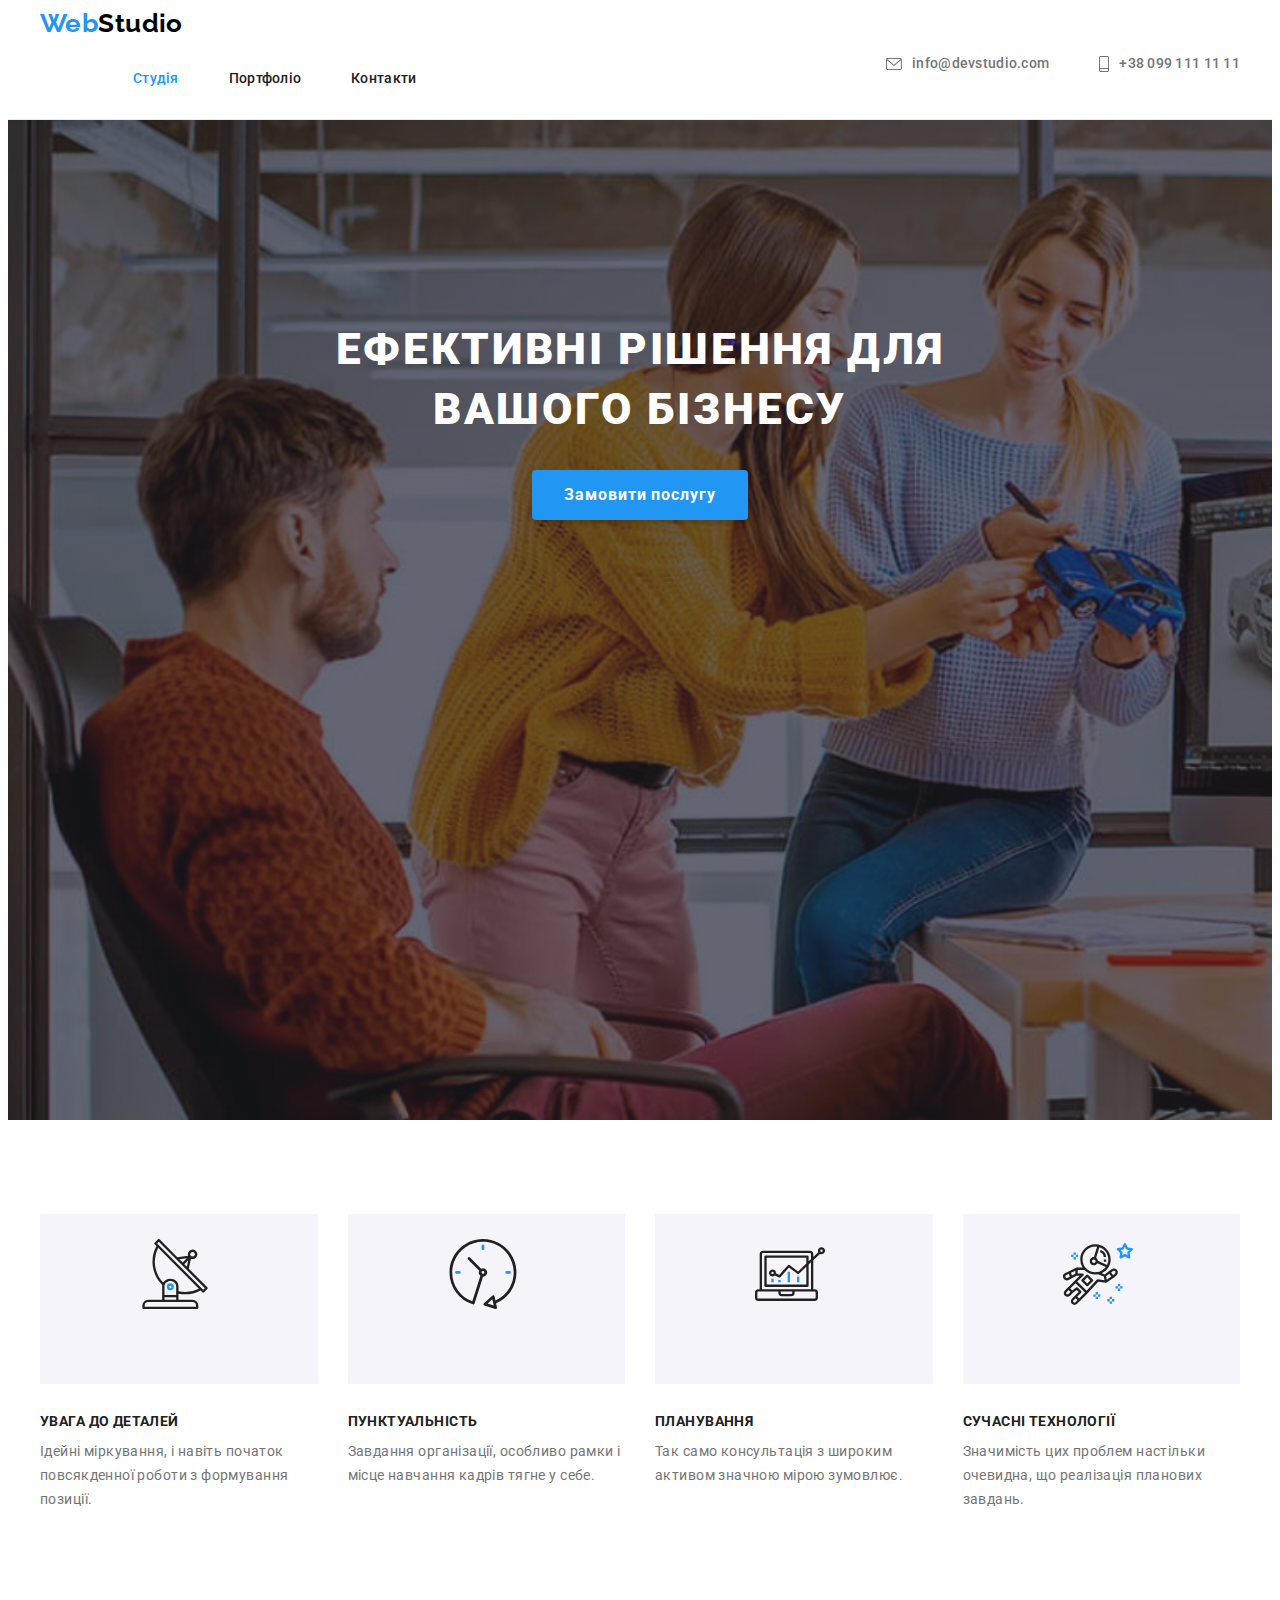
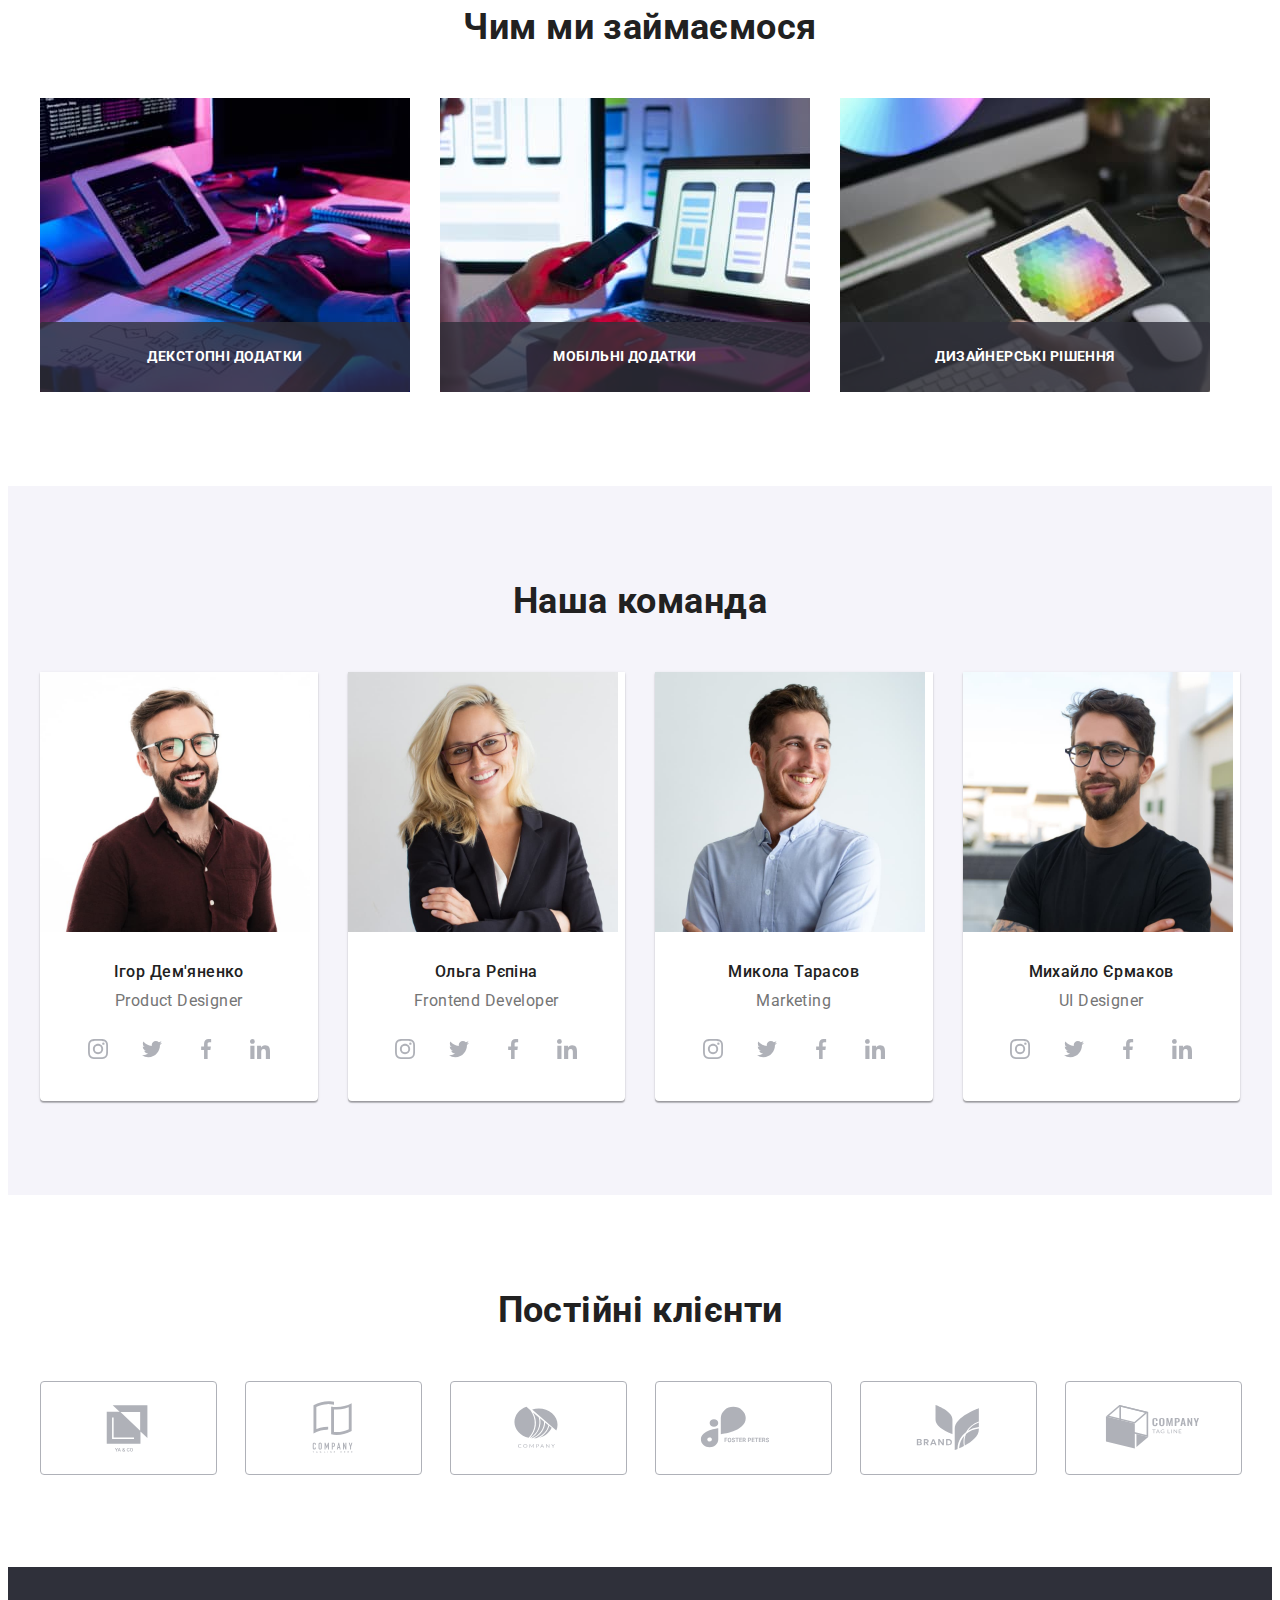
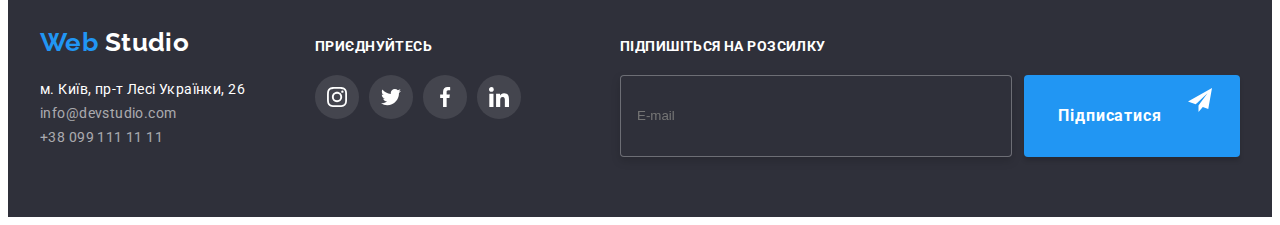
==== commit 6e02cf2f: "logo" ====
--- a/index.html
+++ b/index.html
@@ -25,12 +25,12 @@
   <body>
     <header class="header">
       <div class="container header__container">
-        <nav class="header__main-nav">
+        <nav class="main-nav">
           <a href="./index.html" class="logo link"><span class="logo__start">Web</span>Studio</a>
 
           <ul class="site-nav list">
             <li class="site-nav__item">
-              <a href="./index.html" class="site-nav__link site-nav__link--active link current"
+              <a href="./index.html" class="site-nav__link site-nav__link_active link current"
                 >Студія</a
               >
             </li>
@@ -376,7 +376,7 @@
     <footer class="footer">
       <div class="container">
         <div>
-          <a href="./index.html" class="logo footer__logo link">
+          <a href="./index.html" class="logo logo__end_color_white footer__logo link">
             <span class="logo__start">Web</span>
             <span class="logo__end">Studio</span>
           </a>
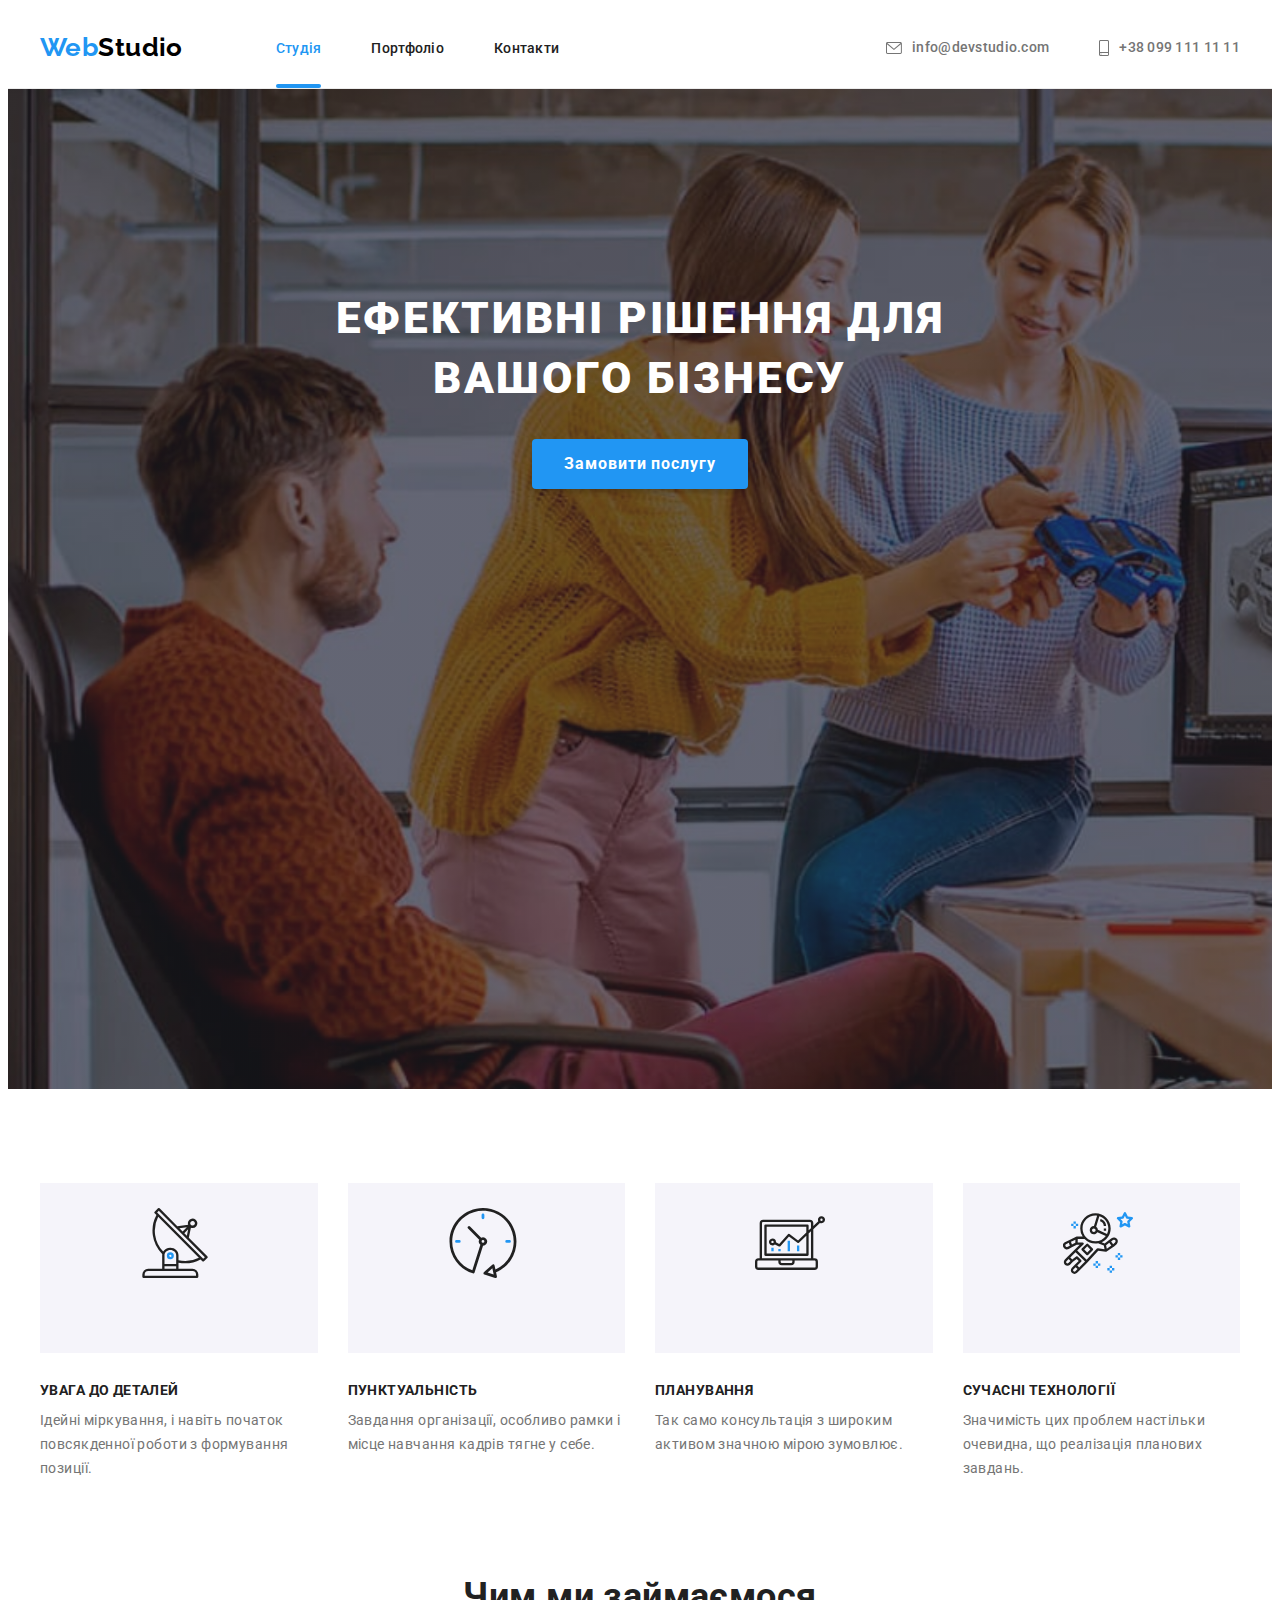
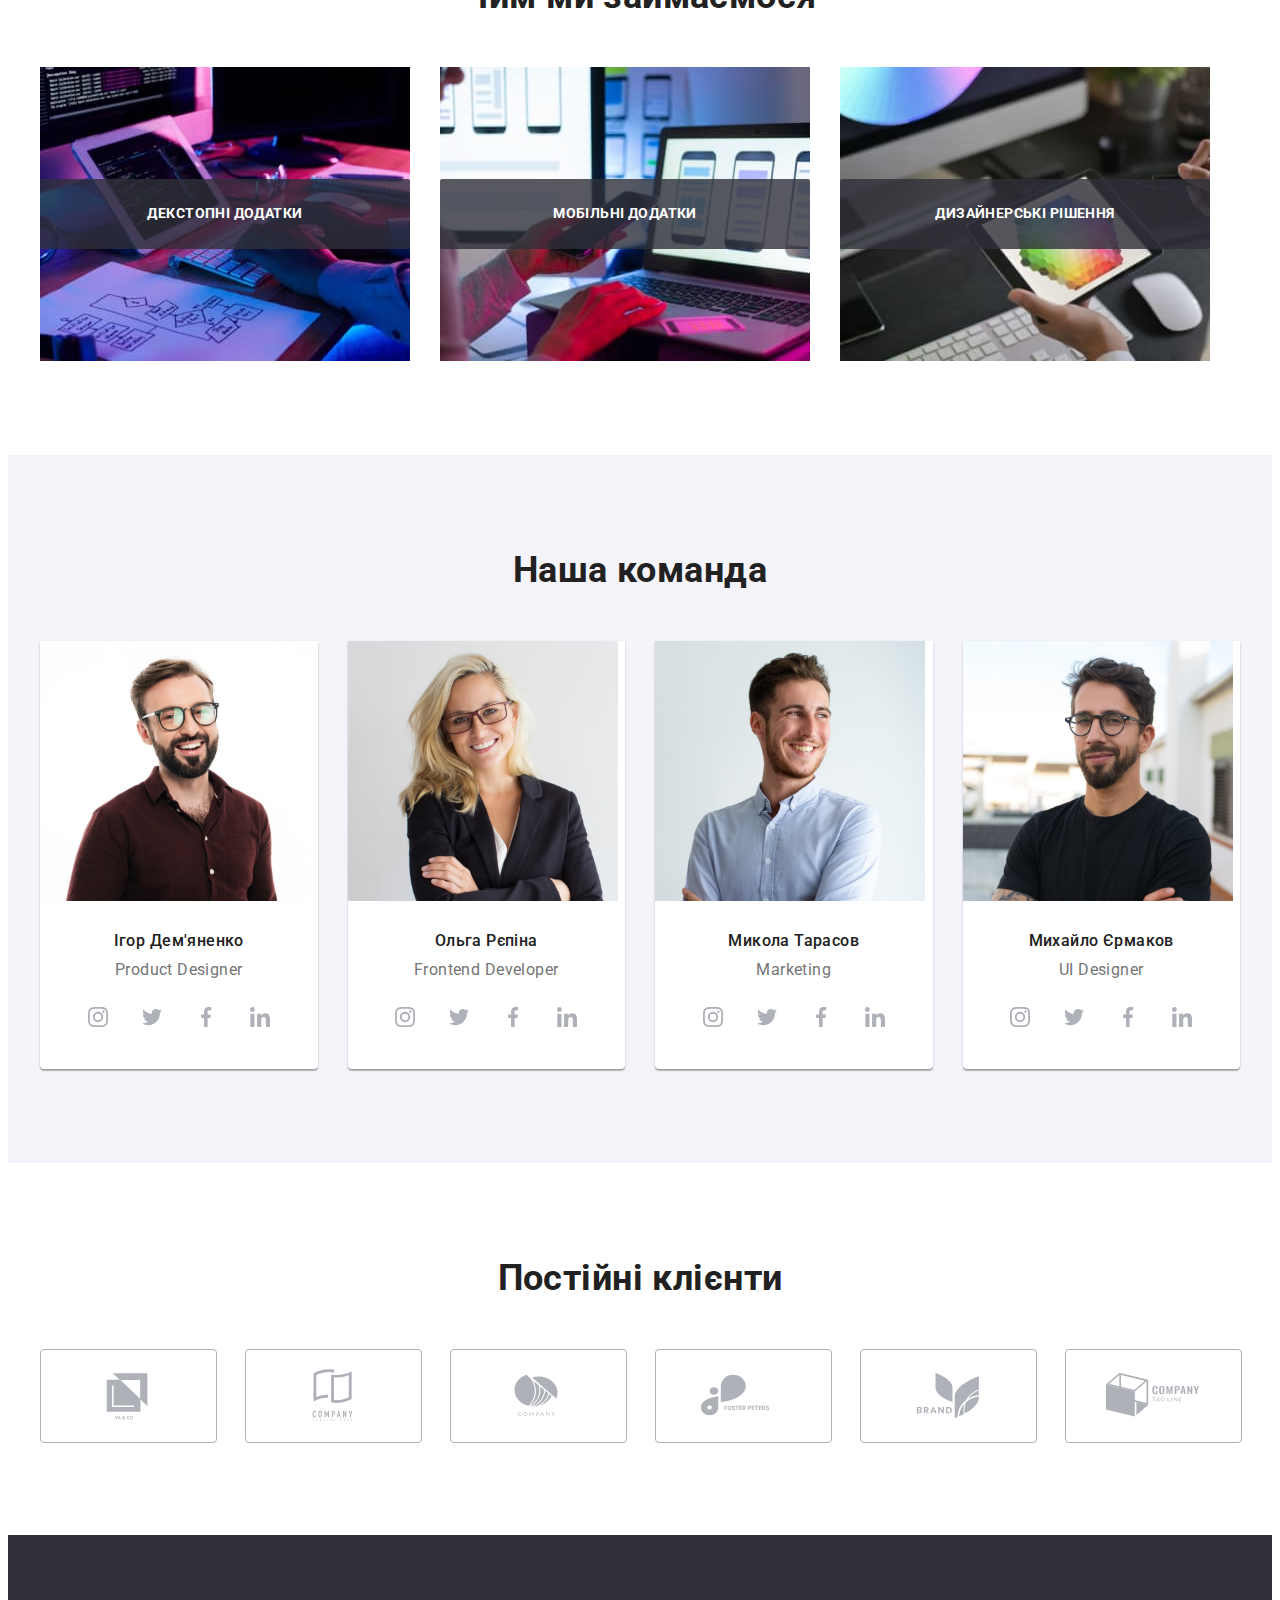
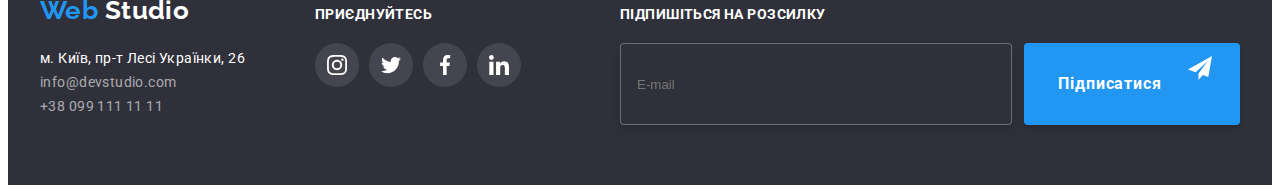
==== commit 236f216c: "placeholders" ====
--- a/index.html
+++ b/index.html
@@ -18,7 +18,7 @@
       referrerpolicy="no-referrer"
     />
     <link rel="stylesheet" href="./css/main.min.css" />
-    <link rel="stylesheet" href="./css1/styles.css" />
+
     <title>Студія</title>
   </head>
 
@@ -374,11 +374,11 @@
     </main>
     <!-- footer -->
     <footer class="footer">
-      <div class="container">
+      <div class="container footer__container">
         <div>
           <a href="./index.html" class="logo logo__end_color_white footer__logo link">
             <span class="logo__start">Web</span>
-            <span class="logo__end">Studio</span>
+            <span>Studio</span>
           </a>
           <address class="footer-address">
             <ul class="list">
@@ -405,32 +405,32 @@
         </div>
 
         <div class="futer-social">
-          <p class="futer-social-text">приєднуйтесь</p>
-          <ul class="futer-social-list list">
+          <p class="futer-social__text">приєднуйтесь</p>
+          <ul class="futer-social__list list">
             <li>
-              <a class="futer-social-link" href="#">
-                <svg class="futer-social-icon" width="20px" height="20px">
+              <a class="futer-social__link" href="#">
+                <svg class="futer-social__icon" width="20px" height="20px">
                   <use href="./images/sprite.svg#icon-instagram"></use>
                 </svg>
               </a>
             </li>
             <li>
-              <a class="futer-social-link" href="#">
-                <svg class="futer-social-icon" width="20px" height="20px">
+              <a class="futer-social__link" href="#">
+                <svg class="futer-social__icon" width="20px" height="20px">
                   <use href="./images/sprite.svg#icon-twitter"></use>
                 </svg>
               </a>
             </li>
             <li>
-              <a class="futer-social-link" href="#">
-                <svg class="futer-social-icon" width="20px" height="20px">
+              <a class="futer-social__link" href="#">
+                <svg class="futer-social__icon" width="20px" height="20px">
                   <use href="./images/sprite.svg#icon-facebook"></use>
                 </svg>
               </a>
             </li>
             <li>
-              <a class="futer-social-link" href="#">
-                <svg class="futer-social-icon" width="20px" height="20px">
+              <a class="futer-social__link" href="#">
+                <svg class="futer-social__icon" width="20px" height="20px">
                   <use href="./images/sprite.svg#icon-linkedin"></use>
                 </svg>
               </a>
@@ -465,7 +465,7 @@
         <form class="form">
           <p class="form__title">Залиште свої дані, ми вам передзвонимо</p>
           <div class="form__field">
-            <label for="name" class="form-label">Ім'я</label>
+            <label for="name" class="form__label">Ім'я</label>
             <div class="form__input-wrap">
               <input class="form__input" type="text" name="name" id="name" required />
               <svg class="form__icon">
@@ -474,7 +474,7 @@
             </div>
           </div>
           <div class="form__field">
-            <label for="tel" class="form-label">Телефон</label>
+            <label for="tel" class="form__label">Телефон</label>
 
             <div class="form__input-wrap">
               <input class="form__input" type="tel" name="tel" id="tel" required />
@@ -484,7 +484,7 @@
             </div>
           </div>
           <div class="form__field">
-            <label for="mail" class="form-label">Пошта</label>
+            <label for="mail" class="form__label">Пошта</label>
             <div class="form__input-wrap">
               <input class="form__input" type="email" name="mail" id="mail" required />
               <svg class="form__icon">
@@ -493,7 +493,7 @@
             </div>
           </div>
           <div class="form__field form__comment">
-            <label for="comment" class="form-label">Коментар</label>
+            <label for="comment" class="form__label">Коментар</label>
             <textarea
               class="form__comment-text"
               name="comment"
@@ -501,12 +501,17 @@
               placeholder="Введіть текст"
             ></textarea>
           </div>
-          <label class="checkbox-label">
-            <input class="checkbox visually-hidden" type="checkbox" name="checkbox" required />
-            <span class="checkbox-icon"> </span>
+          <label class="checkbox__label">
+            <input
+              class="checkbox__input visually-hidden"
+              type="checkbox"
+              name="checkbox"
+              required
+            />
+            <span class="checkbox__icon"> </span>
             <span class="checkbox-text"
               >Погоджуюся з розсилкою та приймаю
-              <a class="checkbox-link" href="#" target="_blank" rel="noopener noreferrer"
+              <a class="checkbox__link" href="#" target="_blank" rel="noopener noreferrer"
                 >Умови договору</a
               >
             </span>
@@ -515,7 +520,7 @@
         </form>
 
         <button data-modal-close class="button-close">
-          <svg class="button-close-icon" width="30" height="30">
+          <svg class="button-close__icon" width="30" height="30">
             <use href="./images/sprite.svg#icon-close"></use>
           </svg>
         </button>
--- a/css/main.min.css
+++ b/css/main.min.css
@@ -1 +1 @@
-:root{--primery-text-color: #757575;--secondary-text-color: #000000;--title-text-color: #212121;--accent-color: #2196f3;--primery-bg-color: #ffffff;--secondary-bg-color: #f5f4fa;--hyro-bg-color: #2f303a;--futer-address-color: rgba(255, 255, 255, 0.6);--container-bg-color: #eeeeee;--line-header-color: #ececec;--buton-active-color: #188ce8;--icon-color: #afb1b8}h1,h2,h3,h4,p{margin-top:0;margin-bottom:0}ul,ol{margin-top:0;margin-bottom:0;padding-left:0}button{cursor:pointer;display:block;margin:0 auto;border:none;border-radius:4px}img{display:block;max-width:100%;height:auto}a{text-decoration:none}body{background-color:var(--primery-bg-color);color:var(--primery-text-color);font-family:Roboto,"open sans",sans-serif;font-size:14px;letter-spacing:.03em}.link{text-decoration:none}.list{list-style:none}.visually-hidden{position:absolute;white-space:nowrap;width:1px;height:1px;overflow:hidden;border:0;padding:0;clip:rect(0 0 0 0);-webkit-clip-path:inset(50%);clip-path:inset(50%);margin:-1px}.container{width:1200px;padding:0 15px;margin:0 auto}.header{border-bottom:1px solid #ececec}.header__container{display:-webkit-box;display:-ms-flexbox;display:flex;-webkit-box-align:center;-ms-flex-align:center;align-items:center}.header__main-nav{display:-webkit-box;display:-ms-flexbox;display:flex;-webkit-box-align:center;-ms-flex-align:center;align-items:center}.logo{color:var(--secondary-text-color);font-family:"Raleway",sans-serif;font-weight:700;font-size:26px;line-height:1.2}.logo__start{color:var(--accent-color)}.logo__end{color:var(--primery-bg-color)}.site-nav{display:-webkit-box;display:-ms-flexbox;display:flex;margin-left:93px}.site-nav__item+.site-nav__item{margin-left:50px}.site-nav__link{display:block;padding-top:32px;padding-bottom:32px;color:var(--title-text-color);font-weight:500;line-height:1.14;letter-spacing:.02em;-webkit-transition:color 250ms cubic-bezier(0.4, 0, 0.2, 1);transition:color 250ms cubic-bezier(0.4, 0, 0.2, 1)}.site-nav__link:hover,.site-nav__link:focus{color:var(--accent-color)}.site-nav__item{position:relative}.site-nav__link--active::after{position:absolute;display:block;content:"";width:100%;height:4px;background-color:var(--accent-color);margin-top:28px;border-radius:2px}.current{color:var(--accent-color)}.contacts-nav{display:-webkit-box;display:-ms-flexbox;display:flex;-webkit-box-align:center;-ms-flex-align:center;align-items:center;margin-left:auto}.contacts-nav__item+.contacts-nav__item{margin-left:50px}.contacts-nav__link{display:-webkit-box;display:-ms-flexbox;display:flex;-webkit-box-align:center;-ms-flex-align:center;align-items:center;padding-top:32px;padding-bottom:32px;color:var(--primery-text-color);font-weight:500;line-height:1.14;letter-spacing:.02em;-webkit-transition:color 250ms cubic-bezier(0.4, 0, 0.2, 1);transition:color 250ms cubic-bezier(0.4, 0, 0.2, 1)}.contacts-nav__icon{margin-right:10px;fill:currentColor}.contacts-nav__link:hover,.contacts-nav__link:focus{color:var(--accent-color)}.hero{background-color:var(--hyro-bg-color);text-align:center;padding:200px 0}.hero__overlay{max-width:1600px;height:600px;margin:0 auto;background-image:-webkit-gradient(linear, left top, left bottom, from(rgba(47, 48, 58, 0.4)), to(rgba(47, 48, 58, 0.4))),url(../images/hero-fon.jpg);background-image:linear-gradient(rgba(47, 48, 58, 0.4), rgba(47, 48, 58, 0.4)),url(../images/hero-fon.jpg);background-repeat:no-repeat;background-size:cover}.hero__title{color:var(--primery-bg-color);width:696px;font-weight:900;font-size:44px;line-height:1.36;letter-spacing:.06em;text-transform:uppercase;margin:0 auto;margin-bottom:30px}.button{color:var(--primery-bg-color);background-color:var(--accent-color);min-width:216px;font-family:inherit;font-weight:700;font-size:16px;line-height:1.87;letter-spacing:.06em;-webkit-box-shadow:0px 4px 4px rgba(0,0,0,.15);box-shadow:0px 4px 4px rgba(0,0,0,.15);padding:10px 32px;-webkit-transition:background-color 250ms cubic-bezier(0.4, 0, 0.2, 1);transition:background-color 250ms cubic-bezier(0.4, 0, 0.2, 1)}.button:hover,.button:focus{background-color:var(--buton-active-color)}.section{padding-top:94px;padding-bottom:94px}.section-title{color:var(--title-text-color);font-weight:700;font-size:36px;line-height:1.17;text-align:center;margin-bottom:50px}.features__list .item{display:block}.features__thumb{height:120px;background:var(--secondary-bg-color);padding:25px 100px;margin-bottom:30px}.features__icon{width:70px;height:70px}.features__list{display:-webkit-box;display:-ms-flexbox;display:flex}.features__item{width:calc((100% - 90px)/4)}.features__item+.features__item{margin-left:30px}.features__title{color:var(--title-text-color);font-weight:700;font-size:14px;line-height:1.14;text-transform:uppercase;margin-bottom:10px}.features__text{font-weight:400;line-height:1.71}.work{padding-top:0%}.work__item{position:relative}.work__overlay{position:absolute;display:-webkit-box;display:-ms-flexbox;display:flex;-webkit-box-align:center;-ms-flex-align:center;align-items:center;-webkit-box-pack:center;-ms-flex-pack:center;justify-content:center;width:100%;height:70px;font-weight:700;line-height:1.14;border-radius:2px;text-transform:uppercase;color:var(--primery-bg-color);background-color:rgba(47,48,58,.8)}.work__item{display:-webkit-box;display:-ms-flexbox;display:flex;-webkit-box-align:end;-ms-flex-align:end;align-items:flex-end;-webkit-box-pack:center;-ms-flex-pack:center;justify-content:center}.work__list{display:-webkit-box;display:-ms-flexbox;display:flex}.work__item+.work__item{margin-left:30px}.team__name{padding-top:30px;padding-bottom:30px}.team__list{display:-webkit-box;display:-ms-flexbox;display:flex}.team__card+.team__card{margin-left:30px}.team{background-color:var(--secondary-bg-color)}.team__card{background-color:var(--primery-bg-color);width:calc((100% - 90px)/4);text-align:center;-webkit-box-shadow:0px 1px 3px rgba(0,0,0,.12),0px 1px 1px rgba(0,0,0,.14),0px 2px 1px rgba(0,0,0,.2);box-shadow:0px 1px 3px rgba(0,0,0,.12),0px 1px 1px rgba(0,0,0,.14),0px 2px 1px rgba(0,0,0,.2);border-radius:0px 0px 4px 4px}.team__title{margin-bottom:10px;color:var(--title-text-color);font-weight:500;font-size:16px;line-height:1.2}.team__text{color:var(--primery-text-color);font-weight:400;font-size:16px;line-height:1.2;margin-bottom:16px}.social{display:-webkit-box;display:-ms-flexbox;display:flex;-webkit-box-align:center;-ms-flex-align:center;align-items:center;-webkit-box-pack:center;-ms-flex-pack:center;justify-content:center;gap:10px}.social__link{display:-webkit-box;display:-ms-flexbox;display:flex;-webkit-box-align:center;-ms-flex-align:center;align-items:center;-webkit-box-pack:center;-ms-flex-pack:center;justify-content:center;width:44px;height:44px;border-radius:50%;color:var(--icon-color);-webkit-transition:background-color 250ms cubic-bezier(0.4, 0, 0.2, 1),color 250ms cubic-bezier(0.4, 0, 0.2, 1);transition:background-color 250ms cubic-bezier(0.4, 0, 0.2, 1),color 250ms cubic-bezier(0.4, 0, 0.2, 1)}.social__link:hover,.social__link:focus{background-color:var(--buton-active-color);color:var(--primery-bg-color)}.social__icon{fill:currentColor}.clients__list{display:-webkit-box;display:-ms-flexbox;display:flex}.clients__item{width:calc((100% - 150px)/6);height:92px}.clients__item+.clients__item{margin-left:30px}.clients__link{display:-webkit-box;display:-ms-flexbox;display:flex;-webkit-box-align:center;-ms-flex-align:center;align-items:center;-webkit-box-pack:center;-ms-flex-pack:center;justify-content:center;width:100%;height:100%;color:var(--icon-color);border:1px solid currentColor;border-radius:4px;-webkit-transition:color 250ms cubic-bezier(0.4, 0, 0.2, 1);transition:color 250ms cubic-bezier(0.4, 0, 0.2, 1)}.clients__icon{fill:currentColor}.clients__link:hover,.clients__link:focus{color:var(--accent-color)}.footer .container{display:-webkit-box;display:-ms-flexbox;display:flex;-webkit-box-align:baseline;-ms-flex-align:baseline;align-items:baseline}.footer{background-color:var(--hyro-bg-color);padding-top:60px;padding-bottom:60px}.footer__logo{display:block;margin-bottom:20px}.futer-social-text{color:var(--primery-bg-color);font-weight:700;font-size:14px;line-height:1.14;margin-bottom:20px;text-transform:uppercase}.futer-social-list{display:-webkit-box;display:-ms-flexbox;display:flex;gap:10px}.futer-social-link{display:-webkit-box;display:-ms-flexbox;display:flex;-webkit-box-align:center;-ms-flex-align:center;align-items:center;-webkit-box-pack:center;-ms-flex-pack:center;justify-content:center;width:44px;height:44px;border-radius:50%;background-color:rgba(255,255,255,.1);color:var(--primery-bg-color);-webkit-transition:background-color 250ms cubic-bezier(0.4, 0, 0.2, 1);transition:background-color 250ms cubic-bezier(0.4, 0, 0.2, 1)}.futer-social-link:hover,.futer-social-link:focus{background-color:var(--buton-active-color)}.futer-social-icon{fill:currentColor}.futer-social{margin-left:70px}.futer-subscription{margin-left:auto}.futer-subscription__text{font-weight:700;line-height:1.14;text-transform:uppercase;color:var(--primery-bg-color);margin-bottom:20px}.futer-subscription__field{display:-webkit-box;display:-ms-flexbox;display:flex;gap:12px}.futer-subscription__email{width:358px;height:50px;padding:15px 16px;border:1px solid rgba(255,255,255,.3);-webkit-filter:drop-shadow(0px 4px 4px rgba(0, 0, 0, 0.15));filter:drop-shadow(0px 4px 4px rgba(0, 0, 0, 0.15));border-radius:4px;background-color:var(--hyro-bg-color);color:rgba(255,255,255,.6)}.futer-subscription__button{position:relative;padding:10px 62px 10px 18px}.futer-subscription__icon{position:absolute;top:13px;right:28px}.footer-address__item+.address__item{margin-top:9px}.footer-address__link{color:rgba(255,255,255,.6);font-style:normal;font-weight:400;font-size:14px;line-height:1.71;-webkit-transition:color 250ms cubic-bezier(0.4, 0, 0.2, 1);transition:color 250ms cubic-bezier(0.4, 0, 0.2, 1)}.footer-address__link:hover,.footer-address__link:focus{color:var(--accent-color)}.footer-address__text{color:var(--primery-bg-color)}.portfolio{padding-top:94px;padding-bottom:94px}.filters{display:-webkit-box;display:-ms-flexbox;display:flex;-webkit-box-pack:center;-ms-flex-pack:center;justify-content:center;margin-bottom:50px}.filters .item+.item{margin-left:8px}.filters-button{padding:6px 22px;color:var(--title-text-color);font-family:inherit;font-weight:500;font-size:16px;line-height:1.62;letter-spacing:.03em;background-color:var(--secondary-bg-color);-webkit-transition:color 250ms cubic-bezier(0.4, 0, 0.2, 1),background-color 250ms cubic-bezier(0.4, 0, 0.2, 1),-webkit-box-shadow 250ms cubic-bezier(0.4, 0, 0.2, 1);transition:color 250ms cubic-bezier(0.4, 0, 0.2, 1),background-color 250ms cubic-bezier(0.4, 0, 0.2, 1),-webkit-box-shadow 250ms cubic-bezier(0.4, 0, 0.2, 1);transition:color 250ms cubic-bezier(0.4, 0, 0.2, 1),background-color 250ms cubic-bezier(0.4, 0, 0.2, 1),box-shadow 250ms cubic-bezier(0.4, 0, 0.2, 1);transition:color 250ms cubic-bezier(0.4, 0, 0.2, 1),background-color 250ms cubic-bezier(0.4, 0, 0.2, 1),box-shadow 250ms cubic-bezier(0.4, 0, 0.2, 1),-webkit-box-shadow 250ms cubic-bezier(0.4, 0, 0.2, 1)}.filters-button:hover,.filters-button:focus{background-color:var(--accent-color);color:var(--primery-bg-color);-webkit-box-shadow:0px 3px 1px rgba(0,0,0,.1),0px 1px 2px rgba(0,0,0,.08),0px 2px 2px rgba(0,0,0,.12);box-shadow:0px 3px 1px rgba(0,0,0,.1),0px 1px 2px rgba(0,0,0,.08),0px 2px 2px rgba(0,0,0,.12)}.project-thumb{position:relative;overflow:hidden}.project-action{top:0%;left:0%;position:absolute;opacity:0;-webkit-transform:translate(0, 100%);transform:translate(0, 100%);-webkit-transition:opacity 250ms cubic-bezier(0.4, 0, 0.2, 1),-webkit-transform 250ms cubic-bezier(0.4, 0, 0.2, 1);transition:opacity 250ms cubic-bezier(0.4, 0, 0.2, 1),-webkit-transform 250ms cubic-bezier(0.4, 0, 0.2, 1);transition:opacity 250ms cubic-bezier(0.4, 0, 0.2, 1),transform 250ms cubic-bezier(0.4, 0, 0.2, 1);transition:opacity 250ms cubic-bezier(0.4, 0, 0.2, 1),transform 250ms cubic-bezier(0.4, 0, 0.2, 1),-webkit-transform 250ms cubic-bezier(0.4, 0, 0.2, 1);width:100%;height:100%;background-color:rgba(33,150,243,.9);border:1px solid #000;padding:63px 24px;font-style:normal;font-weight:400;font-size:18px;line-height:1.56;color:var(--primery-bg-color);-webkit-box-shadow:0px 4px 4px rgba(0,0,0,.25);box-shadow:0px 4px 4px rgba(0,0,0,.25)}.project-link:hover .project-action,.project-link:focus .project-action{opacity:1;-webkit-transform:translateY(0%);transform:translateY(0%)}.project-link{display:block}.project-link:hover,.project-link:focus{-webkit-box-shadow:0px 3px 1px rgba(0,0,0,.1),0px 1px 2px rgba(0,0,0,.08),0px 2px 2px rgba(0,0,0,.12);box-shadow:0px 3px 1px rgba(0,0,0,.1),0px 1px 2px rgba(0,0,0,.08),0px 2px 2px rgba(0,0,0,.12)}.project{display:-webkit-box;display:-ms-flexbox;display:flex;-ms-flex-wrap:wrap;flex-wrap:wrap}.project-name{padding:20px 24px;border:1px solid #eee;border-top:none}.project-name .title{margin-bottom:4px}.flex-element{width:calc((100% - 60px)/3);margin-right:30px;margin-bottom:30px}.flex-element:nth-child(3n){margin-right:0}.flex-element:nth-last-child(-n+3){margin-bottom:0}.project .title{color:var(--title-text-color);font-weight:700;font-size:18px;line-height:2;letter-spacing:.06em}.project .text{color:var(--primery-text-color);font-weight:400;font-size:16px;line-height:1.88}.blackdrop{position:fixed;top:0;left:0;width:100%;height:100%;background-color:rgba(0,0,0,.2);opacity:1;-webkit-transition:visibility 250ms cubic-bezier(0.4, 0, 0.2, 1),opacity 250ms cubic-bezier(0.4, 0, 0.2, 1);transition:visibility 250ms cubic-bezier(0.4, 0, 0.2, 1),opacity 250ms cubic-bezier(0.4, 0, 0.2, 1)}.is-hidden{visibility:hidden;opacity:0;pointer-events:none}.blackdrop.is-hidden .modal{-webkit-transform:scale(0.9) translate(-50%, -50%);transform:scale(0.9) translate(-50%, -50%)}.modal{position:absolute;top:50%;left:50%;-webkit-transform:translate(-50%, -50%) scale(1);transform:translate(-50%, -50%) scale(1);-webkit-transition:-webkit-transform 250ms cubic-bezier(0.4, 0, 0.2, 1);transition:-webkit-transform 250ms cubic-bezier(0.4, 0, 0.2, 1);transition:transform 250ms cubic-bezier(0.4, 0, 0.2, 1);transition:transform 250ms cubic-bezier(0.4, 0, 0.2, 1), -webkit-transform 250ms cubic-bezier(0.4, 0, 0.2, 1);width:528px;height:581px;background-color:#fff;-webkit-box-shadow:0px 1px 3px rgba(0,0,0,.12),0px 1px 1px rgba(0,0,0,.14),0px 2px 1px rgba(0,0,0,.2);box-shadow:0px 1px 3px rgba(0,0,0,.12),0px 1px 1px rgba(0,0,0,.14),0px 2px 1px rgba(0,0,0,.2);border-radius:4px}.button-close{position:absolute;top:8px;right:8px;width:30px;height:30px;border-radius:50%;background-color:var(--primery-bg-color);padding:0;display:-webkit-box;display:-ms-flexbox;display:flex;-webkit-box-align:start;-ms-flex-align:start;align-items:flex-start;-webkit-box-pack:end;-ms-flex-pack:end;justify-content:flex-end}.button-close-icon{-webkit-transition:fill 250ms cubic-bezier(0.4, 0, 0.2, 1);transition:fill 250ms cubic-bezier(0.4, 0, 0.2, 1)}.button-close-icon:hover,.button-close-icon:focus{fill:var(--accent-color)}.form{min-width:528px;min-height:581px;padding:40px}.form__title{margin-bottom:10px;text-align:center;font-weight:700;font-size:20px;line-height:1.15;color:var(--title-text-color);margin-bottom:12px}.form__field{display:-webkit-box;display:-ms-flexbox;display:flex;-webkit-box-orient:vertical;-webkit-box-direction:normal;-ms-flex-direction:column;flex-direction:column;margin-bottom:10px}.form__label{margin-bottom:4px;font-weight:400;font-size:12px;line-height:1.17;letter-spacing:.01em;color:var(--primery-text-color)}.form__input{margin:0;padding:10px 42px;border:1px solid rgba(33,33,33,.2);border-radius:4px;width:100%;-webkit-transition:border-color 250ms cubic-bezier(0.4, 0, 0.2, 1);transition:border-color 250ms cubic-bezier(0.4, 0, 0.2, 1)}.form__input-wrap{position:relative}.form__icon{position:absolute;top:50%;left:15px;-webkit-transform:translateY(-50%);transform:translateY(-50%);-webkit-transition:fill 250ms cubic-bezier(0.4, 0, 0.2, 1);transition:fill 250ms cubic-bezier(0.4, 0, 0.2, 1);width:18px;height:18px}.form__input:focus+.form__icon{fill:var(--accent-color)}.form__input:focus{border-color:var(--accent-color);outline:none}.form__comment-text{resize:none;width:448px;height:120px;padding:12px 16px;font-weight:400;font-size:12px;line-height:1.17;letter-spacing:.01em;border:1px solid rgba(33,33,33,.2);border-radius:4px;color:var(--title-text-color);-webkit-transition:border-color 250ms cubic-bezier(0.4, 0, 0.2, 1);transition:border-color 250ms cubic-bezier(0.4, 0, 0.2, 1)}.form__comment-text::-webkit-input-placeholder{color:rgba(117,117,117,.5)}.form__comment-text::-moz-placeholder{color:rgba(117,117,117,.5)}.form__comment-text:-ms-input-placeholder{color:rgba(117,117,117,.5)}.form__comment-text::-ms-input-placeholder{color:rgba(117,117,117,.5)}.form__comment-text::placeholder{color:rgba(117,117,117,.5)}.form__comment-text:focus{border-color:var(--accent-color);outline:none}.form__comment{margin-bottom:20px}.checkbox-label{display:-webkit-box;display:-ms-flexbox;display:flex;-webkit-box-align:center;-ms-flex-align:center;align-items:center;-webkit-box-pack:center;-ms-flex-pack:center;justify-content:center;margin-bottom:30px}.checkbox:checked+.checkbox-icon{border-color:var(--accent-color);background-color:var(--accent-color);background-image:url(../images/check.svg);background-size:contain;background-origin:border-box}.checkbox:focus+.checkbox-icon{border-color:var(--accent-color)}.checkbox-icon{display:inline-block;width:16px;height:15px;border:2px solid var(--title-text-color);border-radius:3px;margin-right:7px;-webkit-transition:background-color 250ms cubic-bezier(0.4, 0, 0.2, 1),border-color 250ms cubic-bezier(0.4, 0, 0.2, 1);transition:background-color 250ms cubic-bezier(0.4, 0, 0.2, 1),border-color 250ms cubic-bezier(0.4, 0, 0.2, 1)}.checkbox-text{font-weight:400;font-size:14px;line-height:1.71;color:var(--primery-text-color);text-shadow:0px 4px 4px rgba(0,0,0,.25)}.checkbox-link{text-decoration:underline;color:var(--accent-color)}/*# sourceMappingURL=main.min.css.map */+:root{--primery-text-color: #757575;--secondary-text-color: #000000;--title-text-color: #212121;--accent-color: #2196f3;--primery-bg-color: #ffffff;--secondary-bg-color: #f5f4fa;--hyro-bg-color: #2f303a;--futer-address-color: rgba(255, 255, 255, 0.6);--container-bg-color: #eeeeee;--line-header-color: #ececec;--buton-active-color: #188ce8;--icon-color: #afb1b8}.futer-social__link,.work__item,.work__overlay{display:-webkit-box;display:-ms-flexbox;display:flex;-webkit-box-align:center;-ms-flex-align:center;align-items:center;-webkit-box-pack:center;-ms-flex-pack:center;justify-content:center}h1,h2,h3,h4,p{margin-top:0;margin-bottom:0}ul,ol{margin-top:0;margin-bottom:0;padding-left:0}button{cursor:pointer;display:block;margin:0 auto;border:none;border-radius:4px}img{display:block;max-width:100%;height:auto}a{text-decoration:none}body{background-color:var(--primery-bg-color);color:var(--primery-text-color);font-family:Roboto,"open sans",sans-serif;font-size:14px;letter-spacing:.03em}.link{text-decoration:none}.list{list-style:none}.visually-hidden{position:absolute;white-space:nowrap;width:1px;height:1px;overflow:hidden;border:0;padding:0;clip:rect(0 0 0 0);-webkit-clip-path:inset(50%);clip-path:inset(50%);margin:-1px}.container{width:1200px;padding:0 15px;margin:0 auto}.header{border-bottom:1px solid #ececec}.header__container{display:-webkit-box;display:-ms-flexbox;display:flex;-webkit-box-align:center;-ms-flex-align:center;align-items:center}.main-nav{display:-webkit-box;display:-ms-flexbox;display:flex;-webkit-box-align:center;-ms-flex-align:center;align-items:center}.logo{color:var(--secondary-text-color);font-family:"Raleway",sans-serif;font-weight:700;font-size:26px;line-height:1.2}.logo__start{color:var(--accent-color)}.site-nav{display:-webkit-box;display:-ms-flexbox;display:flex;margin-left:93px}.site-nav__item{position:relative}.site-nav__item+.site-nav__item{margin-left:50px}.site-nav__link{padding-top:32px;padding-bottom:32px;color:var(--title-text-color);font-weight:500;line-height:1.14;letter-spacing:.02em;-webkit-transition:color 250ms cubic-bezier(0.4, 0, 0.2, 1);transition:color 250ms cubic-bezier(0.4, 0, 0.2, 1)}.site-nav__link:hover,.site-nav__link:focus{color:var(--accent-color)}.site-nav__link_active::after{position:absolute;display:block;content:"";width:100%;height:4px;background-color:var(--accent-color);margin-top:28px;border-radius:2px}.current{color:var(--accent-color)}.contacts-nav{display:-webkit-box;display:-ms-flexbox;display:flex;-webkit-box-align:center;-ms-flex-align:center;align-items:center;margin-left:auto}.contacts-nav__item+.contacts-nav__item{margin-left:50px}.contacts-nav__link{display:-webkit-box;display:-ms-flexbox;display:flex;-webkit-box-align:center;-ms-flex-align:center;align-items:center;padding-top:32px;padding-bottom:32px;color:var(--primery-text-color);font-weight:500;line-height:1.14;letter-spacing:.02em;-webkit-transition:color 250ms cubic-bezier(0.4, 0, 0.2, 1);transition:color 250ms cubic-bezier(0.4, 0, 0.2, 1)}.contacts-nav__link:hover,.contacts-nav__link:focus{color:var(--accent-color)}.contacts-nav__icon{margin-right:10px;fill:currentColor}.hero{background-color:var(--hyro-bg-color);text-align:center;padding:200px 0}.hero__overlay{max-width:1600px;height:600px;margin:0 auto;background-image:-webkit-gradient(linear, left top, left bottom, from(rgba(47, 48, 58, 0.4)), to(rgba(47, 48, 58, 0.4))),url(../images/hero-fon.jpg);background-image:linear-gradient(rgba(47, 48, 58, 0.4), rgba(47, 48, 58, 0.4)),url(../images/hero-fon.jpg);background-repeat:no-repeat;background-size:cover}.hero__title{color:var(--primery-bg-color);width:696px;font-weight:900;font-size:44px;line-height:1.36;letter-spacing:.06em;text-transform:uppercase;margin:0 auto;margin-bottom:30px}.button{color:var(--primery-bg-color);background-color:var(--accent-color);min-width:216px;font-family:inherit;font-weight:700;font-size:16px;line-height:1.87;letter-spacing:.06em;-webkit-box-shadow:0px 4px 4px rgba(0,0,0,.15);box-shadow:0px 4px 4px rgba(0,0,0,.15);padding:10px 32px;-webkit-transition:background-color 250ms cubic-bezier(0.4, 0, 0.2, 1);transition:background-color 250ms cubic-bezier(0.4, 0, 0.2, 1)}.button:hover,.button:focus{background-color:var(--buton-active-color)}.section{padding-top:94px;padding-bottom:94px}.section-title{color:var(--title-text-color);font-weight:700;font-size:36px;line-height:1.17;text-align:center;margin-bottom:50px}.features__thumb{height:120px;background:var(--secondary-bg-color);padding:25px 100px;margin-bottom:30px}.features__icon{width:70px;height:70px}.features__list{display:-webkit-box;display:-ms-flexbox;display:flex}.features__item{width:calc((100% - 90px)/4)}.features__item+.features__item{margin-left:30px}.features__title{color:var(--title-text-color);font-weight:700;font-size:14px;line-height:1.14;text-transform:uppercase;margin-bottom:10px}.features__text{font-weight:400;line-height:1.71}.work{padding-top:0%}.work__list{display:-webkit-box;display:-ms-flexbox;display:flex}.work__overlay{position:absolute;width:100%;height:70px;font-weight:700;line-height:1.14;border-radius:2px;text-transform:uppercase;color:var(--primery-bg-color);background-color:rgba(47,48,58,.8)}.work__item{position:relative}.work__item+.work__item{margin-left:30px}.team__name{padding-top:30px;padding-bottom:30px}.team{background-color:var(--secondary-bg-color)}.team__list{display:-webkit-box;display:-ms-flexbox;display:flex}.team__card{background-color:var(--primery-bg-color);width:calc((100% - 90px)/4);text-align:center;-webkit-box-shadow:0px 1px 3px rgba(0,0,0,.12),0px 1px 1px rgba(0,0,0,.14),0px 2px 1px rgba(0,0,0,.2);box-shadow:0px 1px 3px rgba(0,0,0,.12),0px 1px 1px rgba(0,0,0,.14),0px 2px 1px rgba(0,0,0,.2);border-radius:0px 0px 4px 4px}.team__card+.team__card{margin-left:30px}.team__title{margin-bottom:10px;color:var(--title-text-color);font-weight:500;font-size:16px;line-height:1.2}.team__text{color:var(--primery-text-color);font-weight:400;font-size:16px;line-height:1.2;margin-bottom:16px}.social{display:-webkit-box;display:-ms-flexbox;display:flex;-webkit-box-align:center;-ms-flex-align:center;align-items:center;-webkit-box-pack:center;-ms-flex-pack:center;justify-content:center;gap:10px}.social__link{display:-webkit-box;display:-ms-flexbox;display:flex;-webkit-box-align:center;-ms-flex-align:center;align-items:center;-webkit-box-pack:center;-ms-flex-pack:center;justify-content:center;width:44px;height:44px;border-radius:50%;color:var(--icon-color);-webkit-transition:background-color 250ms cubic-bezier(0.4, 0, 0.2, 1),color 250ms cubic-bezier(0.4, 0, 0.2, 1);transition:background-color 250ms cubic-bezier(0.4, 0, 0.2, 1),color 250ms cubic-bezier(0.4, 0, 0.2, 1)}.social__link:hover,.social__link:focus{background-color:var(--buton-active-color);color:var(--primery-bg-color)}.social__icon{fill:currentColor}.clients__list{display:-webkit-box;display:-ms-flexbox;display:flex}.clients__item{width:calc((100% - 150px)/6);height:92px}.clients__item+.clients__item{margin-left:30px}.clients__link{display:-webkit-box;display:-ms-flexbox;display:flex;-webkit-box-align:center;-ms-flex-align:center;align-items:center;-webkit-box-pack:center;-ms-flex-pack:center;justify-content:center;width:100%;height:100%;color:var(--icon-color);border:1px solid currentColor;border-radius:4px;-webkit-transition:color 250ms cubic-bezier(0.4, 0, 0.2, 1);transition:color 250ms cubic-bezier(0.4, 0, 0.2, 1)}.clients__link:hover,.clients__link:focus{color:var(--accent-color)}.clients__icon{fill:currentColor}.footer__container{display:-webkit-box;display:-ms-flexbox;display:flex;-webkit-box-align:baseline;-ms-flex-align:baseline;align-items:baseline}.footer{background-color:var(--hyro-bg-color);padding-top:60px;padding-bottom:60px}.footer__logo{display:block;margin-bottom:20px}.logo__end_color_white{color:var(--primery-bg-color)}.futer-social__text{color:var(--primery-bg-color);font-weight:700;font-size:14px;line-height:1.14;margin-bottom:20px;text-transform:uppercase}.futer-social__list{display:-webkit-box;display:-ms-flexbox;display:flex;gap:10px}.futer-social__link{width:44px;height:44px;border-radius:50%;background-color:rgba(255,255,255,.1);color:var(--primery-bg-color);-webkit-transition:background-color 250ms cubic-bezier(0.4, 0, 0.2, 1);transition:background-color 250ms cubic-bezier(0.4, 0, 0.2, 1)}.futer-social__link:hover,.futer-social__link:focus{background-color:var(--buton-active-color)}.futer-social__icon{fill:currentColor}.futer-social{margin-left:70px}.futer-subscription{margin-left:auto}.futer-subscription__text{font-weight:700;line-height:1.14;text-transform:uppercase;color:var(--primery-bg-color);margin-bottom:20px}.futer-subscription__field{display:-webkit-box;display:-ms-flexbox;display:flex;gap:12px}.futer-subscription__email{width:358px;height:50px;padding:15px 16px;border:1px solid rgba(255,255,255,.3);-webkit-filter:drop-shadow(0px 4px 4px rgba(0, 0, 0, 0.15));filter:drop-shadow(0px 4px 4px rgba(0, 0, 0, 0.15));border-radius:4px;background-color:var(--hyro-bg-color);color:rgba(255,255,255,.6)}.futer-subscription__button{position:relative;padding:10px 62px 10px 18px}.futer-subscription__icon{position:absolute;top:13px;right:28px}.footer-address__item+.address__item{margin-top:9px}.footer-address__link{color:rgba(255,255,255,.6);font-style:normal;font-weight:400;font-size:14px;line-height:1.71;-webkit-transition:color 250ms cubic-bezier(0.4, 0, 0.2, 1);transition:color 250ms cubic-bezier(0.4, 0, 0.2, 1)}.footer-address__link:hover,.footer-address__link:focus{color:var(--accent-color)}.footer-address__text{color:var(--primery-bg-color)}.portfolio{padding-top:94px;padding-bottom:94px}.filters{display:-webkit-box;display:-ms-flexbox;display:flex;-webkit-box-pack:center;-ms-flex-pack:center;justify-content:center;margin-bottom:50px}.filters__item+.filters__item{margin-left:8px}.filters__button{padding:6px 22px;color:var(--title-text-color);font-family:inherit;font-weight:500;font-size:16px;line-height:1.62;letter-spacing:.03em;background-color:var(--secondary-bg-color);-webkit-transition:color 250ms cubic-bezier(0.4, 0, 0.2, 1),background-color 250ms cubic-bezier(0.4, 0, 0.2, 1),-webkit-box-shadow 250ms cubic-bezier(0.4, 0, 0.2, 1);transition:color 250ms cubic-bezier(0.4, 0, 0.2, 1),background-color 250ms cubic-bezier(0.4, 0, 0.2, 1),-webkit-box-shadow 250ms cubic-bezier(0.4, 0, 0.2, 1);transition:color 250ms cubic-bezier(0.4, 0, 0.2, 1),background-color 250ms cubic-bezier(0.4, 0, 0.2, 1),box-shadow 250ms cubic-bezier(0.4, 0, 0.2, 1);transition:color 250ms cubic-bezier(0.4, 0, 0.2, 1),background-color 250ms cubic-bezier(0.4, 0, 0.2, 1),box-shadow 250ms cubic-bezier(0.4, 0, 0.2, 1),-webkit-box-shadow 250ms cubic-bezier(0.4, 0, 0.2, 1)}.filters__button:hover,.filters__button:focus{background-color:var(--accent-color);color:var(--primery-bg-color);-webkit-box-shadow:0px 3px 1px rgba(0,0,0,.1),0px 1px 2px rgba(0,0,0,.08),0px 2px 2px rgba(0,0,0,.12);box-shadow:0px 3px 1px rgba(0,0,0,.1),0px 1px 2px rgba(0,0,0,.08),0px 2px 2px rgba(0,0,0,.12)}.project__thumb{position:relative;overflow:hidden}.project__action{top:0%;left:0%;position:absolute;opacity:0;-webkit-transform:translate(0, 100%);transform:translate(0, 100%);-webkit-transition:opacity 250ms cubic-bezier(0.4, 0, 0.2, 1),-webkit-transform 250ms cubic-bezier(0.4, 0, 0.2, 1);transition:opacity 250ms cubic-bezier(0.4, 0, 0.2, 1),-webkit-transform 250ms cubic-bezier(0.4, 0, 0.2, 1);transition:opacity 250ms cubic-bezier(0.4, 0, 0.2, 1),transform 250ms cubic-bezier(0.4, 0, 0.2, 1);transition:opacity 250ms cubic-bezier(0.4, 0, 0.2, 1),transform 250ms cubic-bezier(0.4, 0, 0.2, 1),-webkit-transform 250ms cubic-bezier(0.4, 0, 0.2, 1);width:100%;height:100%;background-color:rgba(33,150,243,.9);border:1px solid #000;padding:63px 24px;font-style:normal;font-weight:400;font-size:18px;line-height:1.56;color:var(--primery-bg-color);-webkit-box-shadow:0px 4px 4px rgba(0,0,0,.25);box-shadow:0px 4px 4px rgba(0,0,0,.25)}.project__link:hover .project__action,.project__link:focus .project__action{opacity:1;-webkit-transform:translateY(0%);transform:translateY(0%)}.project__link{display:block}.project__link:hover,.project__link:focus{-webkit-box-shadow:0px 3px 1px rgba(0,0,0,.1),0px 1px 2px rgba(0,0,0,.08),0px 2px 2px rgba(0,0,0,.12);box-shadow:0px 3px 1px rgba(0,0,0,.1),0px 1px 2px rgba(0,0,0,.08),0px 2px 2px rgba(0,0,0,.12)}.project{display:-webkit-box;display:-ms-flexbox;display:flex;-ms-flex-wrap:wrap;flex-wrap:wrap}.project__name{padding:20px 24px;border:1px solid #eee;border-top:none}.project__title{margin-bottom:4px}.project__item{width:calc((100% - 60px)/3);margin-right:30px;margin-bottom:30px}.project__item:nth-child(3n){margin-right:0}.project__item:nth-last-child(-n+3){margin-bottom:0}.project__title{color:var(--title-text-color);font-weight:700;font-size:18px;line-height:2;letter-spacing:.06em}.project__text{color:var(--primery-text-color);font-weight:400;font-size:16px;line-height:1.88}.blackdrop{position:fixed;top:0;left:0;width:100%;height:100%;background-color:rgba(0,0,0,.2);opacity:1;-webkit-transition:visibility 250ms cubic-bezier(0.4, 0, 0.2, 1),opacity 250ms cubic-bezier(0.4, 0, 0.2, 1);transition:visibility 250ms cubic-bezier(0.4, 0, 0.2, 1),opacity 250ms cubic-bezier(0.4, 0, 0.2, 1)}.is-hidden{visibility:hidden;opacity:0;pointer-events:none}.blackdrop.is-hidden .modal{-webkit-transform:scale(0.9) translate(-50%, -50%);transform:scale(0.9) translate(-50%, -50%)}.modal{position:absolute;top:50%;left:50%;-webkit-transform:translate(-50%, -50%) scale(1);transform:translate(-50%, -50%) scale(1);-webkit-transition:-webkit-transform 250ms cubic-bezier(0.4, 0, 0.2, 1);transition:-webkit-transform 250ms cubic-bezier(0.4, 0, 0.2, 1);transition:transform 250ms cubic-bezier(0.4, 0, 0.2, 1);transition:transform 250ms cubic-bezier(0.4, 0, 0.2, 1), -webkit-transform 250ms cubic-bezier(0.4, 0, 0.2, 1);width:528px;height:581px;background-color:#fff;-webkit-box-shadow:0px 1px 3px rgba(0,0,0,.12),0px 1px 1px rgba(0,0,0,.14),0px 2px 1px rgba(0,0,0,.2);box-shadow:0px 1px 3px rgba(0,0,0,.12),0px 1px 1px rgba(0,0,0,.14),0px 2px 1px rgba(0,0,0,.2);border-radius:4px}.button-close{position:absolute;top:8px;right:8px;width:30px;height:30px;border-radius:50%;background-color:var(--primery-bg-color);padding:0;display:-webkit-box;display:-ms-flexbox;display:flex;-webkit-box-align:start;-ms-flex-align:start;align-items:flex-start;-webkit-box-pack:end;-ms-flex-pack:end;justify-content:flex-end}.button-close__icon{-webkit-transition:fill 250ms cubic-bezier(0.4, 0, 0.2, 1);transition:fill 250ms cubic-bezier(0.4, 0, 0.2, 1)}.button-close__icon:hover,.button-close__icon:focus{fill:var(--accent-color)}.form{min-width:528px;min-height:581px;padding:40px}.form__title{margin-bottom:10px;text-align:center;font-weight:700;font-size:20px;line-height:1.15;color:var(--title-text-color);margin-bottom:12px}.form__field{display:-webkit-box;display:-ms-flexbox;display:flex;-webkit-box-orient:vertical;-webkit-box-direction:normal;-ms-flex-direction:column;flex-direction:column;margin-bottom:10px}.form__label{margin-bottom:4px;font-weight:400;font-size:12px;line-height:1.17;letter-spacing:.01em;color:var(--primery-text-color)}.form__input{margin:0;padding:10px 42px;border:1px solid rgba(33,33,33,.2);border-radius:4px;width:100%;-webkit-transition:border-color 250ms cubic-bezier(0.4, 0, 0.2, 1);transition:border-color 250ms cubic-bezier(0.4, 0, 0.2, 1)}.form__input:focus{border-color:var(--accent-color);outline:none}.form__input-wrap{position:relative}.form__icon{position:absolute;top:50%;left:15px;-webkit-transform:translateY(-50%);transform:translateY(-50%);-webkit-transition:fill 250ms cubic-bezier(0.4, 0, 0.2, 1);transition:fill 250ms cubic-bezier(0.4, 0, 0.2, 1);width:18px;height:18px}.form__input:focus+.form__icon{fill:var(--accent-color)}.form__comment-text{resize:none;width:448px;height:120px;padding:12px 16px;font-weight:400;font-size:12px;line-height:1.17;letter-spacing:.01em;border:1px solid rgba(33,33,33,.2);border-radius:4px;color:var(--title-text-color);-webkit-transition:border-color 250ms cubic-bezier(0.4, 0, 0.2, 1);transition:border-color 250ms cubic-bezier(0.4, 0, 0.2, 1)}.form__comment-text::-webkit-input-placeholder{color:rgba(117,117,117,.5)}.form__comment-text::-moz-placeholder{color:rgba(117,117,117,.5)}.form__comment-text:-ms-input-placeholder{color:rgba(117,117,117,.5)}.form__comment-text::-ms-input-placeholder{color:rgba(117,117,117,.5)}.form__comment-text::placeholder{color:rgba(117,117,117,.5)}.form__comment-text:focus{border-color:var(--accent-color);outline:none}.form__comment{margin-bottom:20px}.checkbox__label{display:-webkit-box;display:-ms-flexbox;display:flex;-webkit-box-align:center;-ms-flex-align:center;align-items:center;-webkit-box-pack:center;-ms-flex-pack:center;justify-content:center;margin-bottom:30px}.checkbox__icon{display:inline-block;width:16px;height:15px;border:2px solid var(--title-text-color);border-radius:3px;margin-right:7px;-webkit-transition:background-color 250ms cubic-bezier(0.4, 0, 0.2, 1),border-color 250ms cubic-bezier(0.4, 0, 0.2, 1);transition:background-color 250ms cubic-bezier(0.4, 0, 0.2, 1),border-color 250ms cubic-bezier(0.4, 0, 0.2, 1)}.checkbox__input:focus+.checkbox__icon{border-color:var(--accent-color)}.checkbox__input:checked+.checkbox__icon{border-color:var(--accent-color);background-color:var(--accent-color);background-image:url(../images/check.svg);background-size:contain;background-origin:border-box}.checkbox__text{font-weight:400;font-size:14px;line-height:1.71;color:var(--primery-text-color);text-shadow:0px 4px 4px rgba(0,0,0,.25)}.checkbox__link{text-decoration:underline;color:var(--accent-color)}/*# sourceMappingURL=main.min.css.map */